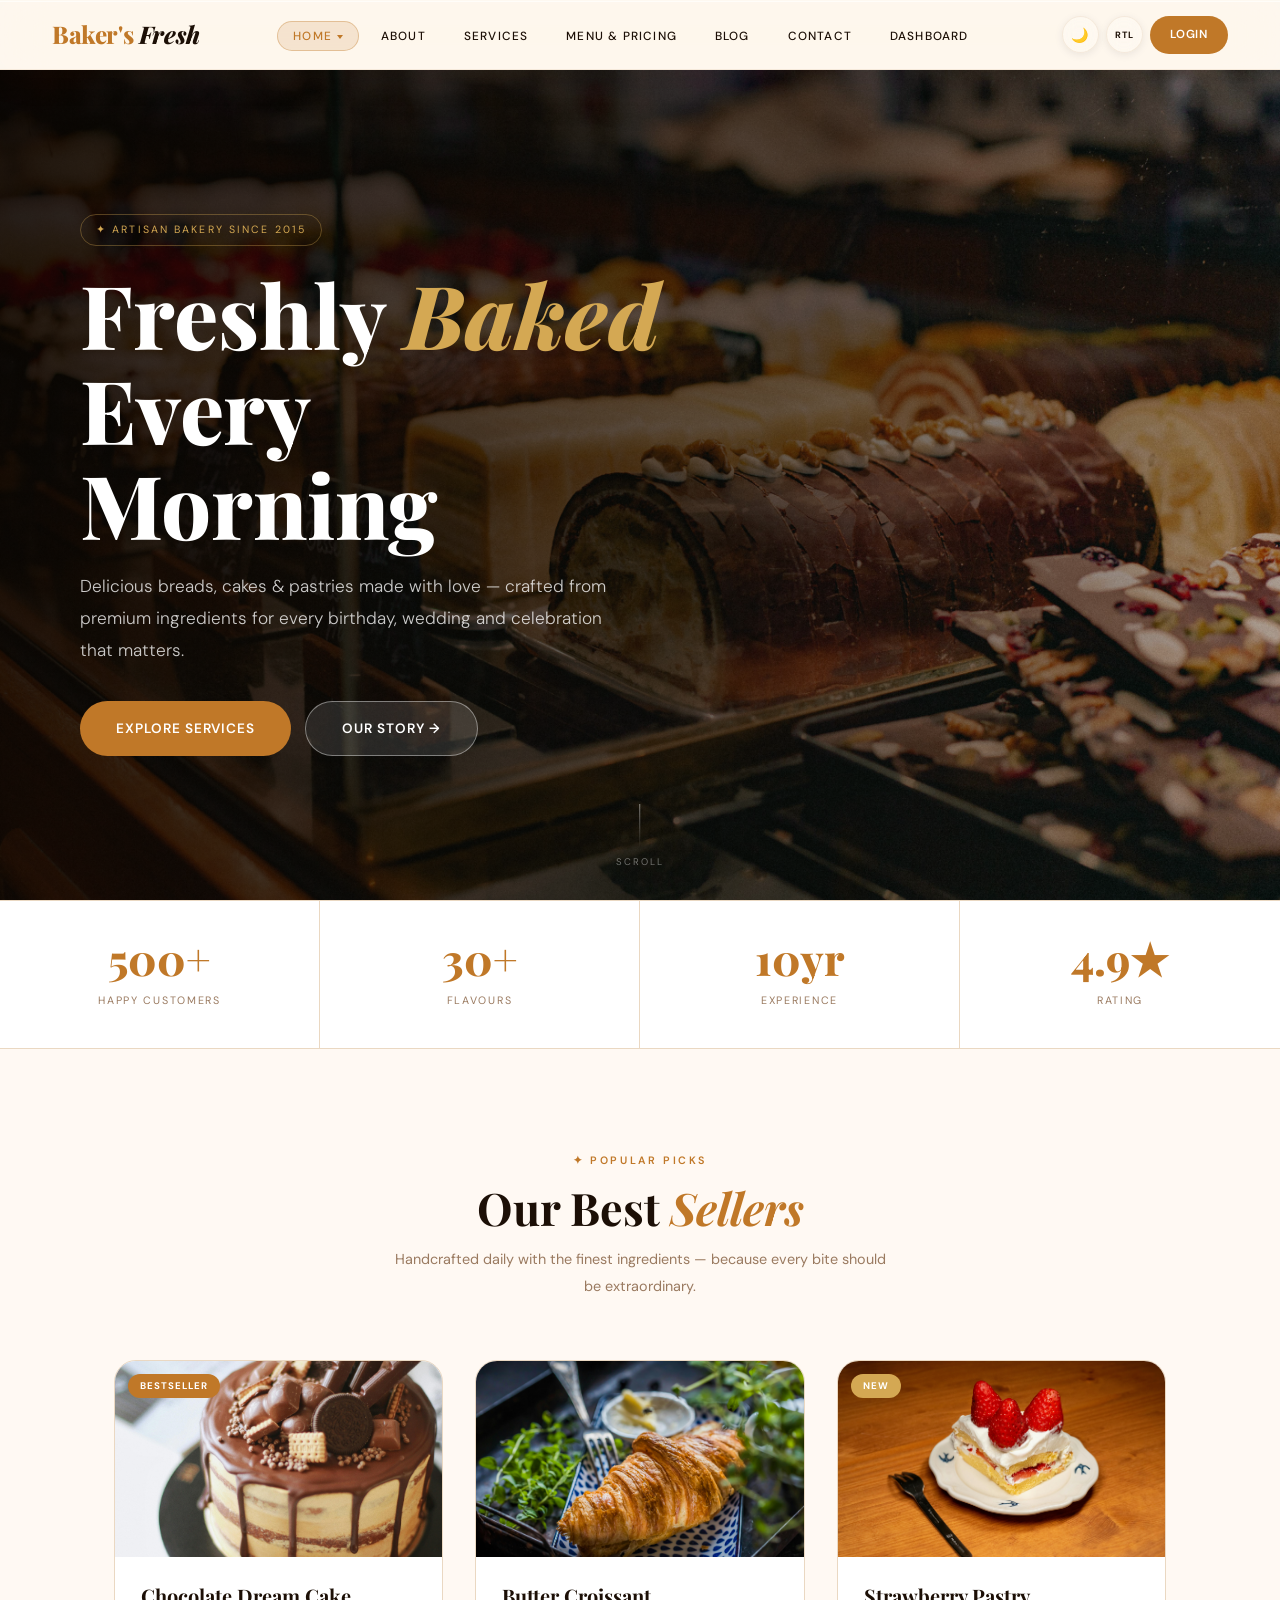
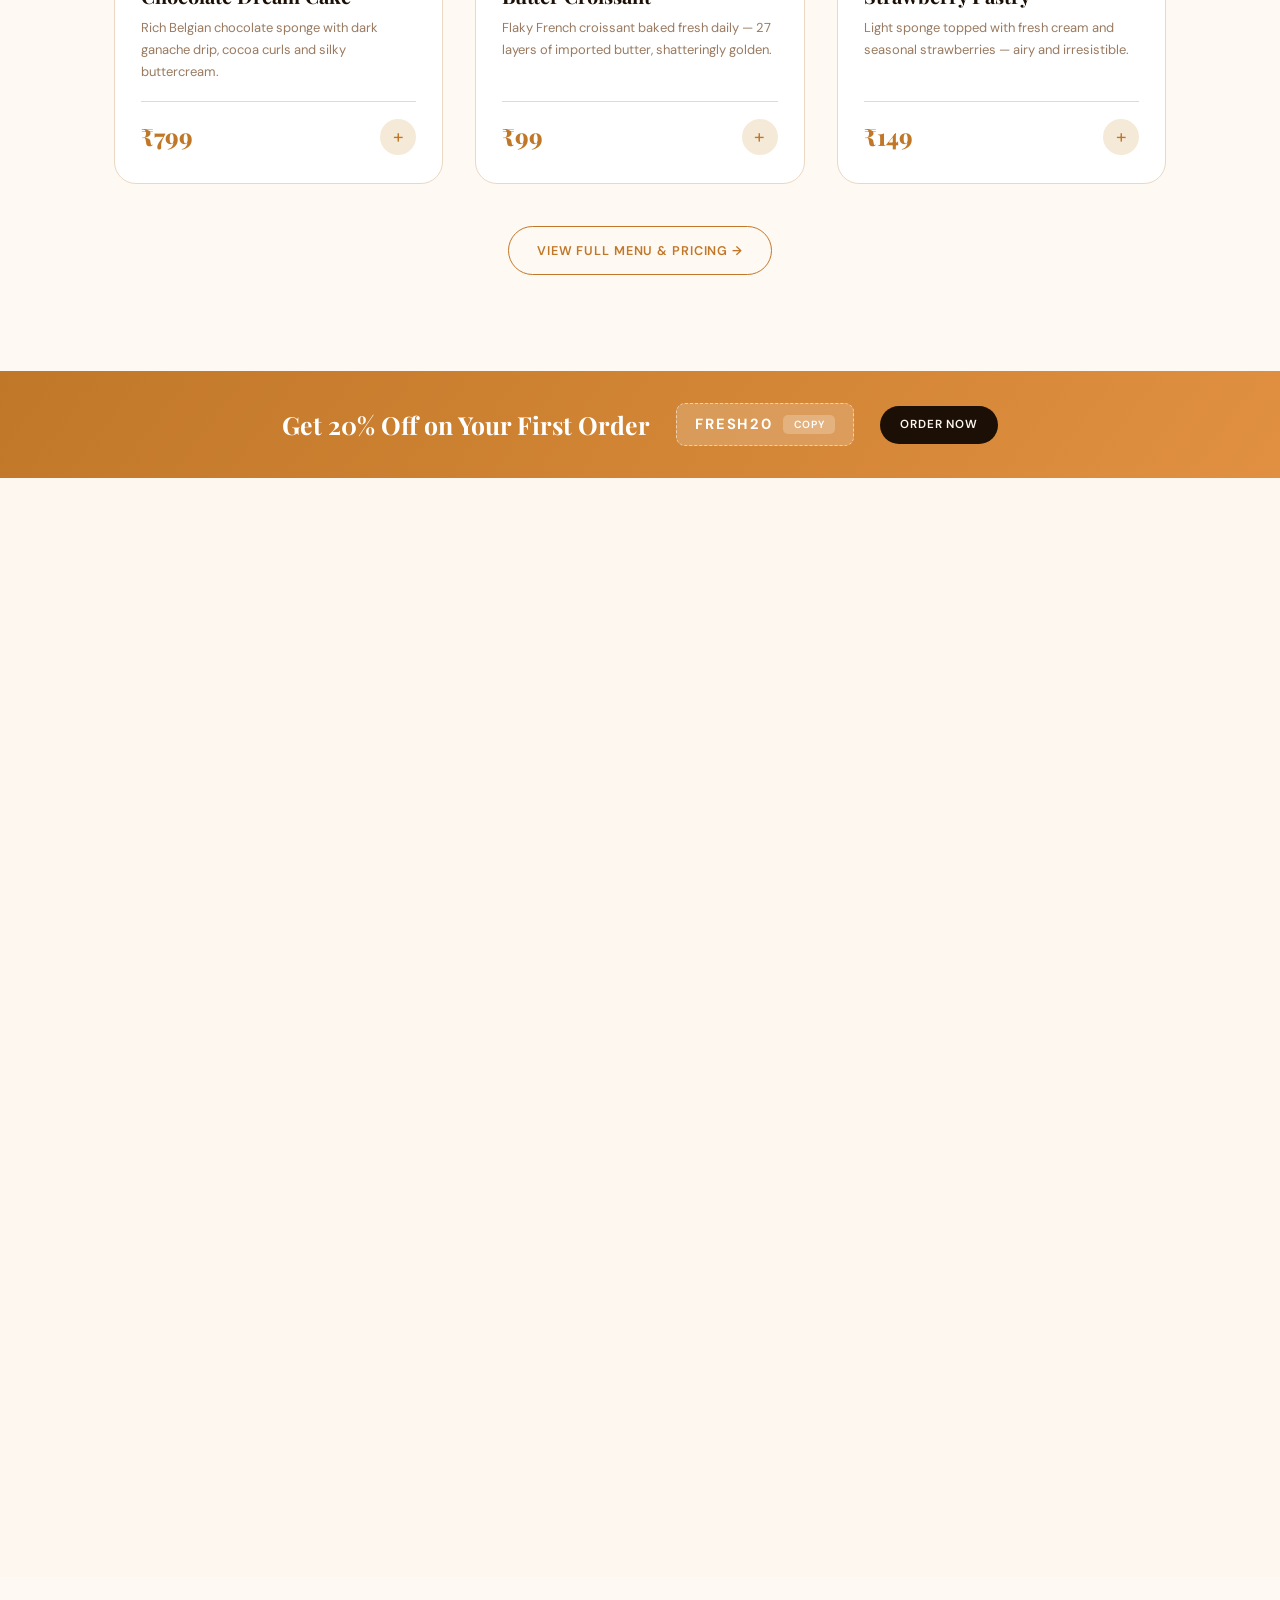
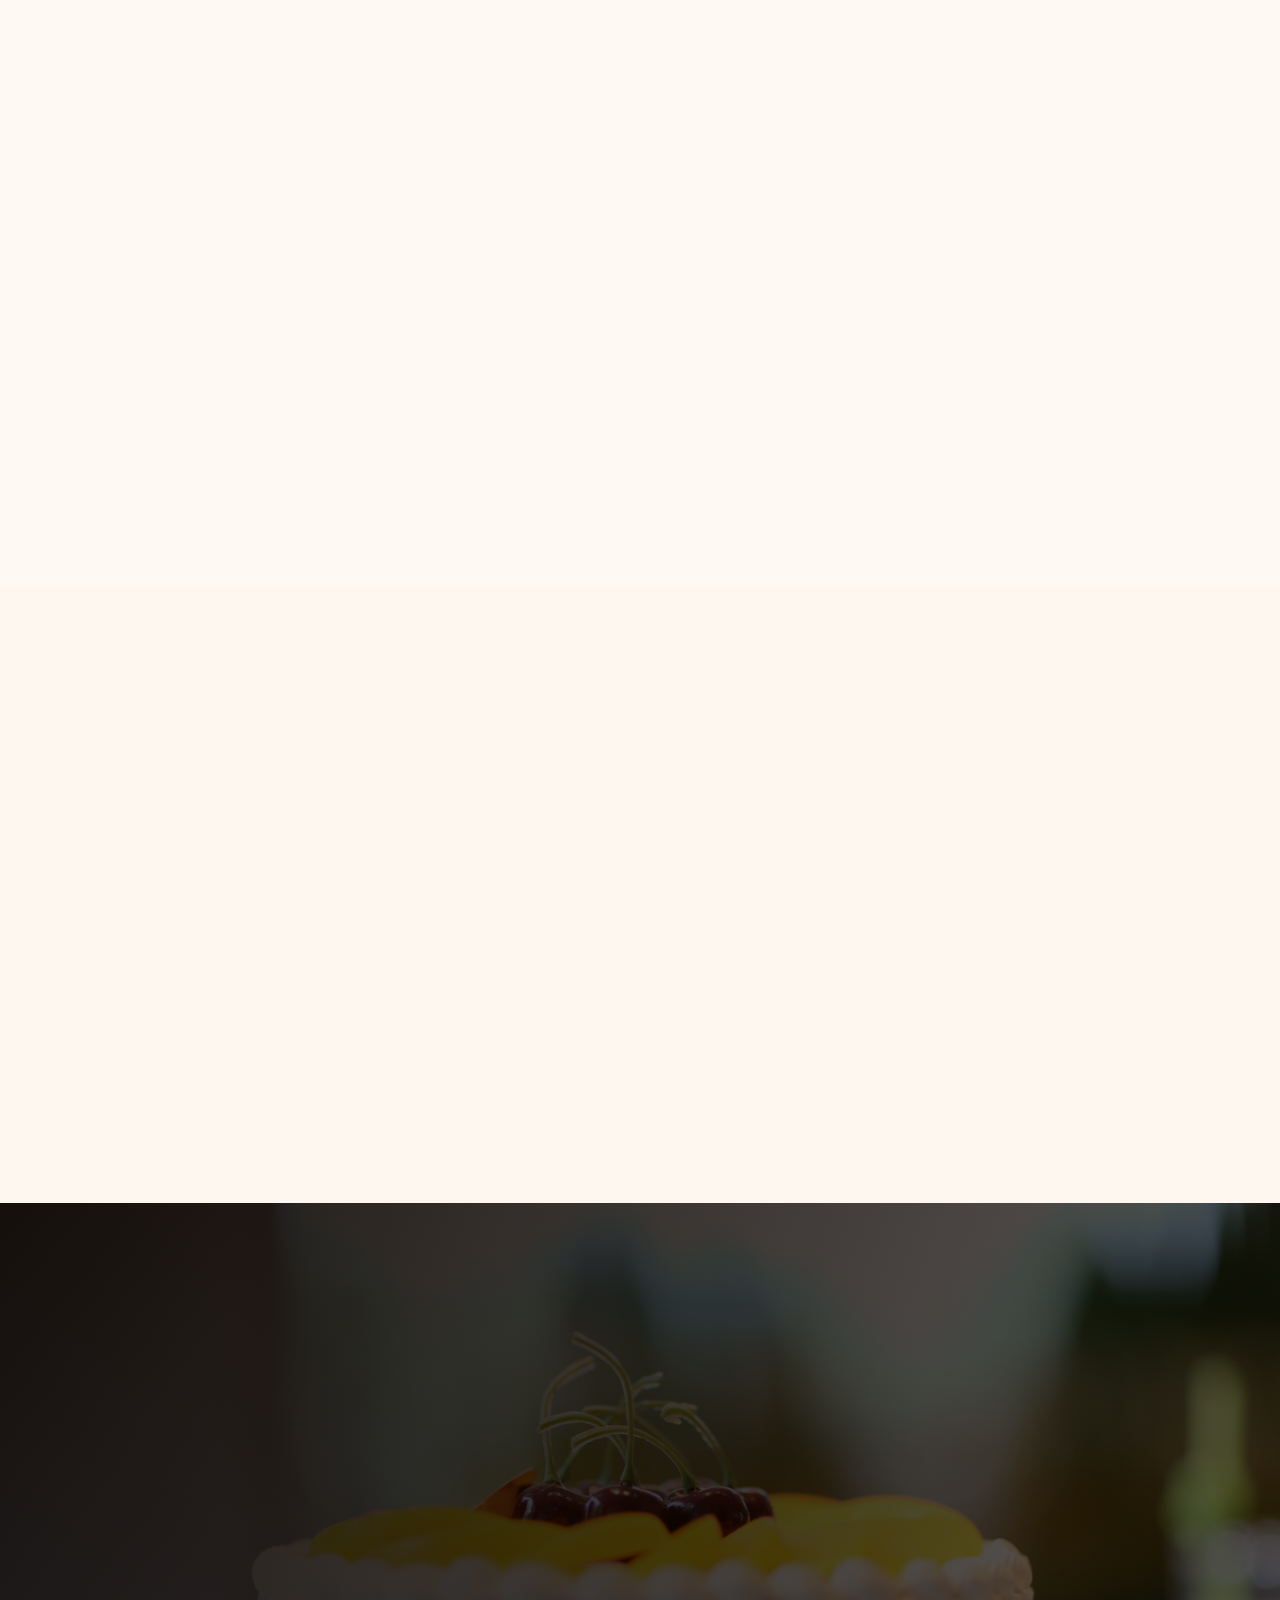
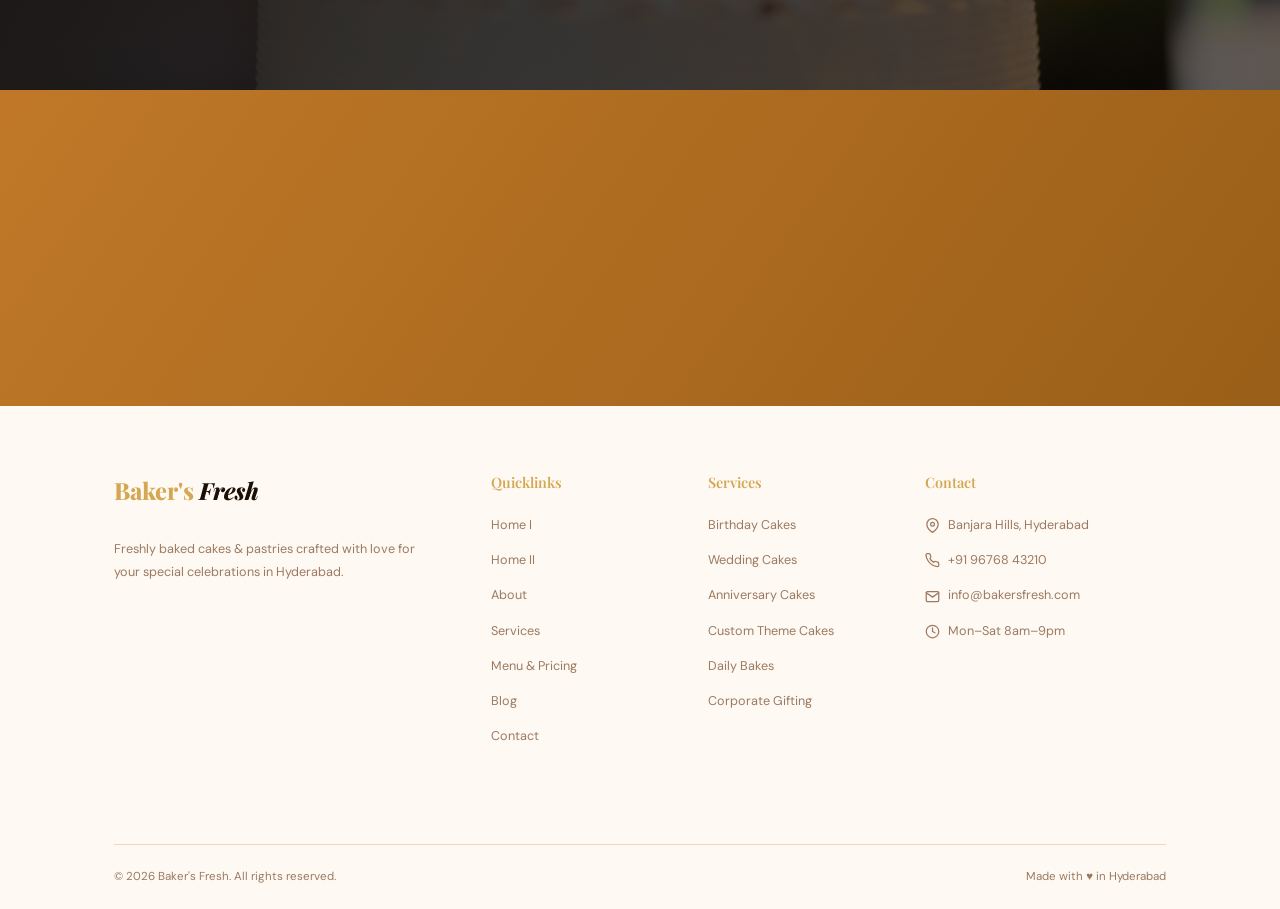
==== index.html @ dc01879c "updated files" ====
<!DOCTYPE html>
<html lang="en" data-theme="light" dir="ltr">
<head>
  <meta charset="UTF-8"><meta name="viewport" content="width=device-width, initial-scale=1.0">
  <title>Baker's Fresh — Home</title>
  <link rel="icon" type="image/svg+xml" href="favicon.svg">
  <link rel="shortcut icon" href="favicon.svg"><link rel="apple-touch-icon" href="favicon.svg">
  <link rel="preconnect" href="https://fonts.googleapis.com">
  <link href="https://fonts.googleapis.com/css2?family=Playfair+Display:ital,wght@0,400;0,600;0,800;1,400;1,700&family=DM+Sans:wght@300;400;500;600&display=swap" rel="stylesheet">
  <link rel="stylesheet" href="css/global.css">
  <link rel="stylesheet" href="css/home1.css">
</head>
<body>
<nav id="nav">
  <a class="logo" href="index.html">Baker's <span>Fresh</span></a>
  <ul class="nav-links">
    <li class="has-drop">
      <a href="index.html">Home</a>
      <div class="nav-dropdown">
        <a class="dd-item act" href="index.html">Home I</a>
        <a class="dd-item" href="home2.html">Home II</a>
      </div>
    </li>
    <li><a href="about.html">About</a></li>
    <li><a href="services.html">Services</a></li>
    <li><a href="menu.html">Menu &amp; Pricing</a></li>
    <li><a href="blog.html">Blog</a></li>
    <li><a href="contact.html">Contact</a></li>
    <li><a href="dashboard.html">Dashboard</a></li>
  </ul>
  <div class="nav-r">
    <button class="icon-btn" id="theme-btn" onclick="toggleTheme()" title="Dark / Light">🌙</button>
    <button class="rtl-btn" id="rtl-btn" onclick="toggleRTL()" title="RTL / LTR">RTL</button>
    <a href="login.html" class="btn btn-primary btn-sm">Login</a>
    <button class="ham" id="ham" onclick="toggleMob()"><span></span><span></span><span></span></button>
  </div>
</nav>

<div class="mob-nav" id="mob-nav">
  <button class="mob-dd-toggle" onclick="toggleMobDrop(this)">Home <span class="mob-dd-chevron">▼</span></button>
  <div class="mob-dropdown">
    <a href="index.html" onclick="closeMob()"  class="act">Home I</a>
    <a href="home2.html" onclick="closeMob()">Home II</a>
  </div>
  <a href="about.html" onclick="closeMob()">About</a>
  <a href="services.html" onclick="closeMob()">Services</a>
  <a href="menu.html" onclick="closeMob()">Menu &amp; Pricing</a>
  <a href="blog.html" onclick="closeMob()">Blog</a>
  <a href="contact.html" onclick="closeMob()">Contact</a>
  <a href="dashboard.html" onclick="closeMob()">Dashboard</a>
  <a href="login.html" class="btn btn-primary btn-sm">Login</a>
</div>

<div class="h1-sec">
  <div class="h1-bg"><img src="Images/hero img.jpg"></div>
  <div class="h1-ov"></div>
  <div class="h1-cnt">
    <div class="eyebrow">✦ Artisan Bakery Since 2015</div>
    <h1>Freshly <em>Baked</em><br>Every Morning</h1>
    <p>Delicious breads, cakes &amp; pastries made with love — crafted from premium ingredients for every birthday, wedding and celebration that matters.</p>
    <div class="h1-btns">
      <a href="services.html" class="btn btn-primary btn-lg">Explore Services</a>
      <a href="about.html" class="btn btn-ghost btn-lg">Our Story →</a>
    </div>
  </div>
  <div class="scroll-hint"><div class="scroll-rod"></div>Scroll</div>
</div>

<div class="stats-bar">
  <div class="stat-item reveal"><span class="stat-n">500+</span><span class="stat-l">Happy Customers</span></div>
  <div class="stat-item reveal rd1"><span class="stat-n">30+</span><span class="stat-l">Flavours</span></div>
  <div class="stat-item reveal rd2"><span class="stat-n">10yr</span><span class="stat-l">Experience</span></div>
  <div class="stat-item reveal rd3"><span class="stat-n">4.9★</span><span class="stat-l">Rating</span></div>
</div>

<section class="sec sec-alt">
  <div class="wrap">
    <div class="sec-head reveal">
      <div class="sec-tag">✦ Popular Picks</div>
      <h2 class="sec-title">Our Best <em>Sellers</em></h2>
      <p class="sec-sub">Handcrafted daily with the finest ingredients — because every bite should be extraordinary.</p>
    </div>
    <div class="pgrid">
      <div class="pcard reveal"><div class="pcard-img"><img src="Images/chocolate.jpg" alt="Chocolate Cake"><span class="pbadge">Bestseller</span></div><div class="pcard-body"><div class="pcard-name">Chocolate Dream Cake</div><div class="pcard-desc">Rich Belgian chocolate sponge with dark ganache drip, cocoa curls and silky buttercream.</div><div class="pcard-foot"><span class="pprice">₹799</span><button class="padd">+</button></div></div></div>
      <div class="pcard reveal rd1"><div class="pcard-img"><img src="Images/butter croissant.jpg" alt="Butter Croissant"></div><div class="pcard-body"><div class="pcard-name">Butter Croissant</div><div class="pcard-desc">Flaky French croissant baked fresh daily — 27 layers of imported butter, shatteringly golden.</div><div class="pcard-foot"><span class="pprice">₹99</span><button class="padd">+</button></div></div></div>
      <div class="pcard reveal rd2"><div class="pcard-img"><img src="Images/strawberry.jpg" alt="Strawberry Pastry"><span class="pbadge gold">New</span></div><div class="pcard-body"><div class="pcard-name">Strawberry Pastry</div><div class="pcard-desc">Light sponge topped with fresh cream and seasonal strawberries — airy and irresistible.</div><div class="pcard-foot"><span class="pprice">₹149</span><button class="padd">+</button></div></div></div>
    </div>
    <div style="text-align:center;margin-top:42px"><a href="menu.html" class="btn btn-outline">View Full Menu &amp; Pricing →</a></div>
  </div>
</section>

<div class="promo">
  <div class="promo-txt">Get 20% Off on Your First Order</div>
  <div class="code-box"><strong>FRESH20</strong><button class="code-copy" onclick="doCopy(this,'FRESH20')">Copy</button></div>
  <a href="contact.html" class="btn btn-dark btn-sm">Order Now</a>
</div>

<section class="sec">
  <div class="wrap">
    <div style="display:flex;justify-content:space-between;align-items:flex-end;margin-bottom:48px" class="reveal">
      <div>
        <div class="sec-tag">✦ Custom Creations</div>
        <h2 class="sec-title" style="margin-top:8px">Theme <em>Cakes</em></h2>
        <p style="font-size:.87rem;color:var(--text3);margin-top:10px;max-width:360px">Every celebration deserves a showstopper — uniquely designed just for you.</p>
      </div>
      <a href="service-detail.html" class="btn btn-outline">View All →</a>
    </div>
    <div class="theme-grid">
      <div class="tcake reveal"><img src="Images/birthday theme.jpg" alt="Birthday Cake" style="height:100%;min-height:380px"><div class="tcake-ov"><div class="tcake-name">Birthday Theme Cake</div><div class="tcake-desc">Custom cakes with vibrant, creative designs for all ages.</div><div class="tcake-price">Starting ₹1,499</div></div><div class="tcake-arr">→</div></div>
      <div class="tcake reveal rd1"><img src="Images/wedding.jpg" alt="Wedding Cake" style="height:200%;min-height:180px"><div class="tcake-ov"><div class="tcake-name">Wedding Cake</div><div class="tcake-desc">Elegant multi-layer masterpieces crafted with love.</div><div class="tcake-price">Starting ₹4,999</div></div><div class="tcake-arr">→</div></div>
      <div class="tcake reveal rd2"><img src="Images/anniversary.jpg" alt="Anniversary Cake" style="height:200%;min-height:180px"><div class="tcake-ov"><div class="tcake-name">Anniversary Cake</div><div class="tcake-desc">Romantic cakes to celebrate your love story.</div><div class="tcake-price">Starting ₹1,099</div></div><div class="tcake-arr">→</div></div>
    </div>
  </div>
</section>

<section class="sec sec-alt">
  <div class="wrap">
    <div class="sec-head reveal">
      <div class="sec-tag">✦ Why Baker's Fresh</div>
      <h2 class="sec-title">Visual Inspiration Meets <em>Logistics</em></h2>
      <p class="sec-sub">For birthdays, weddings and every special celebration — magic delivered on time, every time.</p>
    </div>
    <div class="feat-grid">
      <div class="fcard reveal"><div class="ftitle">Premium Ingredients</div><div class="fdesc">Sourced from trusted farms — no artificial additives, pure wholesome goodness in every layer.</div></div>
      <div class="fcard reveal rd1"><div class="ftitle">Artistic Custom Designs</div><div class="fdesc">Our artists turn your vision into edible art — from minimalist elegance to extravagant themes.</div></div>
      <div class="fcard reveal rd2"><div class="ftitle">Precision Delivery</div><div class="fdesc">Logistics excellence means your cake arrives fresh, intact and exactly when you need it.</div></div>
    </div>
  </div>
</section>

<section class="sec">
  <div class="wrap">
    <div class="sec-head reveal"><div class="sec-tag">✦ Customer Love</div><h2 class="sec-title">What They <em>Say</em></h2></div>
    <div class="tgrid">
      <div class="tcard reveal"><div class="stars">★★★★★</div><div class="tquote">"The wedding cake was absolutely stunning. Every guest was amazed. Baker's Fresh turned our dream into reality — on time and flawlessly."</div><div class="tauthor"><img src="https://images.unsplash.com/photo-1494790108377-be9c29b29330?w=100&q=80" class="tav" alt="Priya" loading="lazy"><div><div class="tav-name">Priya Sharma</div><div class="tav-sub">Wedding Client, Hyderabad</div></div></div></div>
      <div class="tcard reveal rd1"><div class="stars">★★★★★</div><div class="tquote">"Ordered a Spider-Man cake for my son's birthday. The detail was incredible! He was speechless. Will always order from Baker's Fresh!"</div><div class="tauthor"><img src="https://images.unsplash.com/photo-1507003211169-0a1dd7228f2d?w=100&q=80" class="tav" alt="Rahul" loading="lazy"><div><div class="tav-name">Rahul Verma</div><div class="tav-sub">Birthday Order, Secunderabad</div></div></div></div>
      <div class="tcard reveal rd2"><div class="stars">★★★★★</div><div class="tquote">"The croissants are life-changing. I order every week. Nothing comes close to the freshness and buttery flavour. Absolute perfection!"</div><div class="tauthor"><img src="https://images.unsplash.com/photo-1438761681033-6461ffad8d80?w=100&q=80" class="tav" alt="Meera" loading="lazy"><div><div class="tav-name">Meera Pillai</div><div class="tav-sub">Regular Customer, Banjara Hills</div></div></div></div>
    </div>
  </div>
</section>

<div class="cta-fw">
  <div class="cta-fw-bg"><img src="Images/cta-cake.jpg"></div>
  <div class="cta-inner reveal">
    <span class="cta-tag">✦ Make It Memorable</span>
    <h2>Make Your Celebration <em>Sweeter</em></h2>
    <p>Where visual inspiration meets logistics excellence — for birthdays, weddings and every special moment crafted with love.</p>
    <div class="cta-btns"><a href="contact.html" class="btn btn-primary btn-lg">Order Now</a><a href="contact.html" class="btn btn-ghost btn-lg">Contact Us</a></div>
  </div>
</div>

<div class="nl">
  <div class="nl-inner reveal">
    <h2>Stay Sweet, <em>Stay Fresh</em></h2>
    <p>Exclusive offers, seasonal recipes &amp; new arrivals straight to your inbox.</p>
    <div class="nl-form"><input type="email" placeholder="Enter your email address…"><button>Subscribe</button></div>
  </div>
</div>
<footer>
  <div class="wrap">
    <div class="foot-grid">
      <div class="foot-brand">
        <a class="foot-logo" href="index.html">Baker's <span>Fresh</span></a>
        <p>Freshly baked cakes &amp; pastries crafted with love for your special celebrations in Hyderabad.</p>
      </div>
      <div class="foot-col"><h5>Quicklinks</h5><ul>
        <li><a href="index.html">Home I</a></li>
        <li><a href="home2.html">Home II</a></li>
        <li><a href="about.html">About</a></li>
        <li><a href="services.html">Services</a></li>
        <li><a href="menu.html">Menu &amp; Pricing</a></li>
        <li><a href="blog.html">Blog</a></li>
        <li><a href="contact.html">Contact</a></li>
      </ul></div>
      <div class="foot-col"><h5>Services</h5><ul>
        <li><a href="service-detail.html">Birthday Cakes</a></li>
        <li><a href="service-detail.html">Wedding Cakes</a></li>
        <li><a href="service-detail2.html">Anniversary Cakes</a></li>
        <li><a href="service-detail.html">Custom Theme Cakes</a></li>
        <li><a href="service-detail.html">Daily Bakes</a></li>
        <li><a href="service-detail.html">Corporate Gifting</a></li>
      </ul></div>
      <div class="foot-col"><h5>Contact</h5><ul>
        <li><a><svg xmlns="http://www.w3.org/2000/svg" width="15" height="15" viewBox="0 0 24 24" fill="none" stroke="currentColor" stroke-width="2" stroke-linecap="round" stroke-linejoin="round" style="display:inline-block;vertical-align:middle;margin-right:8px;flex-shrink:0"><path d="M21 10c0 7-9 13-9 13s-9-6-9-13a9 9 0 0 1 18 0z"/><circle cx="12" cy="10" r="3"/></svg>Banjara Hills, Hyderabad</a></li>
        <li><a><svg xmlns="http://www.w3.org/2000/svg" width="15" height="15" viewBox="0 0 24 24" fill="none" stroke="currentColor" stroke-width="2" stroke-linecap="round" stroke-linejoin="round" style="display:inline-block;vertical-align:middle;margin-right:8px;flex-shrink:0"><path d="M22 16.92v3a2 2 0 0 1-2.18 2 19.79 19.79 0 0 1-8.63-3.07A19.5 19.5 0 0 1 4.64 12a19.79 19.79 0 0 1-3.07-8.67A2 2 0 0 1 3.55 1.18h3a2 2 0 0 1 2 1.72c.127.96.361 1.903.7 2.81a2 2 0 0 1-.45 2.11L7.91 8.91a16 16 0 0 0 6.08 6.08l.91-.91a2 2 0 0 1 2.11-.45c.907.339 1.85.573 2.81.7a2 2 0 0 1 1.72 2.01z"/></svg>+91 96768 43210</a></li>
        <li><a><svg xmlns="http://www.w3.org/2000/svg" width="15" height="15" viewBox="0 0 24 24" fill="none" stroke="currentColor" stroke-width="2" stroke-linecap="round" stroke-linejoin="round" style="display:inline-block;vertical-align:middle;margin-right:8px;flex-shrink:0"><path d="M4 4h16c1.1 0 2 .9 2 2v12c0 1.1-.9 2-2 2H4c-1.1 0-2-.9-2-2V6c0-1.1.9-2 2-2z"/><polyline points="22,6 12,13 2,6"/></svg>info@bakersfresh.com</a></li>
        <li><a><svg xmlns="http://www.w3.org/2000/svg" width="15" height="15" viewBox="0 0 24 24" fill="none" stroke="currentColor" stroke-width="2" stroke-linecap="round" stroke-linejoin="round" style="display:inline-block;vertical-align:middle;margin-right:8px;flex-shrink:0"><circle cx="12" cy="12" r="10"/><polyline points="12 6 12 12 16 14"/></svg>Mon–Sat 8am–9pm</a></li>
      </ul></div>
    </div>
    <div class="foot-bottom"><span>© 2026 Baker's Fresh. All rights reserved.</span><span>Made with ♥ in Hyderabad</span></div>
  </div>
</footer>
<script src="js/global.js"></script>
<script src="js/home1.js"></script>
</body>
</html>
---- css/global.css ----
[data-theme="light"] {
  --bg:           #FDF7F0;
  --bg2:          #FFF9F3;
  --bg3:          #F5EAD8;
  --surface:      #FFFFFF;
  --surface2:     #FFF4E8;
  --border:       #EAD8C2;
  --text:         #1C0F06;
  --text2:        #6B4A30;
  --text3:        #9A7A60;
  --shadow:       rgba(44,16,6,.10);
  --cshadow:      0 12px 48px rgba(44,16,6,.12);
  --glass-bg:     rgba(253,247,240,0.52);
  --glass-border: rgba(232,213,190,0.42);
  --glass-blur:   saturate(200%) blur(24px);
  --glass-shadow: 0 8px 32px rgba(44,16,6,.10), 0 1px 0 rgba(255,255,255,.65) inset;
  --glass-mob:    rgba(253,247,240,0.88);
  --glass-logo:   rgba(255,255,255,0.22);
}
[data-theme="dark"] {
  --bg:           #120A03;
  --bg2:          #1A0F05;
  --bg3:          #271507;
  --surface:      #1F1008;
  --surface2:     #2E1A0A;
  --border:       #3D2010;
  --text:         #F7EDE0;
  --text2:        #C9A882;
  --text3:        #826650;
  --shadow:       rgba(0,0,0,.45);
  --cshadow:      0 12px 48px rgba(0,0,0,.45);
  --glass-bg:     rgba(14,6,2,0.42);
  --glass-border: rgba(80,40,16,0.35);
  --glass-blur:   saturate(180%) blur(24px);
  --glass-shadow: 0 8px 32px rgba(0,0,0,.38), 0 1px 0 rgba(255,255,255,.05) inset;
  --glass-mob:    rgba(14,6,2,0.88);
  --glass-logo:   rgba(255,255,255,0.08);
}

/* ── RESET ── */
*, *::before, *::after { box-sizing: border-box; margin: 0; padding: 0; }
html { scroll-behavior: smooth; }
body {
  font-family: 'DM Sans', sans-serif;
  background: var(--bg);
  color: var(--text);
  transition: background .35s, color .35s;
  overflow-x: hidden;
  line-height: 1.7;
  padding-top: 70px;
}
img { max-width: 100%; display: block; object-fit: cover; }
a { color: inherit; text-decoration: none; }
ul { list-style: none; }
button, input, select, textarea { font-family: 'DM Sans', sans-serif; }

/* ── LAYOUT UTILITIES ── */
.wrap       { max-width: 1180px; margin: 0 auto; padding: 0 48px; }
.sec        { padding: 96px 0; }
.sec-alt    { background: var(--bg2); }
.sec-head   { text-align: center; margin-bottom: 60px; }
.sec-tag {
  display: inline-block;
  font-size: .67rem; letter-spacing: .24em; text-transform: uppercase;
  color: #C07828; font-weight: 600; margin-bottom: 12px;
}
.sec-title {
  font-family: 'Playfair Display', serif;
  font-size: clamp(1.9rem, 3.5vw, 2.8rem);
  font-weight: 700; color: var(--text);
  margin-bottom: 12px; line-height: 1.18;
}
.sec-title em { font-style: italic; color: #C07828; }
.sec-sub {
  font-size: .9rem; color: var(--text3);
  max-width: 500px; margin: 0 auto; line-height: 1.85;
}

/* ── BUTTONS ── */
.btn {
  display: inline-flex; align-items: center; gap: 8px;
  padding: 13px 28px; border-radius: 100px;
  font-size: .79rem; font-weight: 600;
  letter-spacing: .07em; text-transform: uppercase;
  border: none; cursor: pointer;
  transition: all .28s cubic-bezier(.25,.8,.25,1);
  text-decoration: none; white-space: nowrap;
}
.btn-primary { background: #C07828; color: #fff; }
.btn-primary:hover { background: #9A5F18; transform: translateY(-2px); box-shadow: 0 8px 28px rgba(192,120,40,.38); }
.btn-outline { background: transparent; border: 1.5px solid #C07828; color: #C07828; }
.btn-outline:hover { background: #C07828; color: #fff; transform: translateY(-2px); }
.btn-ghost { background: rgba(255,255,255,.12); border: 1.5px solid rgba(255,255,255,.4); color: #fff; backdrop-filter: blur(6px); }
.btn-ghost:hover { background: rgba(255,255,255,.22); border-color: #fff; }
.btn-dark { background: var(--text); color: var(--bg); }
.btn-dark:hover { opacity: .82; transform: translateY(-2px); }
.btn-lg { padding: 15px 36px; font-size: .85rem; }
.btn-sm { padding: 9px 20px; font-size: .73rem; }

/* ── NAV ── */
#nav {
  position: fixed; top: 0; left: 0; right: 0; z-index: 1000;
  height: 70px;
  display: flex; align-items: center; justify-content: space-between;
  padding: 0 40px;
  background: var(--glass-bg);
  backdrop-filter: var(--glass-blur);
  -webkit-backdrop-filter: var(--glass-blur);
  border-bottom: 1px solid var(--glass-border);
  border-top: 1px solid rgba(255,255,255,.18);
  box-shadow: var(--glass-shadow);
  transition: background .4s ease, box-shadow .3s ease, border-color .4s ease;
}
#nav.stuck {
  background: var(--glass-bg);
  box-shadow: 0 12px 40px rgba(0,0,0,.14), 0 1px 0 rgba(255,255,255,.5) inset;
  border-bottom-color: rgba(192,120,40,.28);
}

.logo {
  font-family: 'Playfair Display', serif;
  font-size: 1.52rem; font-weight: 800;
  color: #C07828; letter-spacing: -.4px;
  cursor: pointer; white-space: nowrap; flex-shrink: 0;
  position: relative; z-index: 1;
}
.logo span { font-style: italic; color: var(--text); }

/* ── NAV LINKS ── */
.nav-links { display: flex; gap: 4px; align-items: center; }
.nav-links a {
  font-size: .72rem; font-weight: 500;
  letter-spacing: .1em; text-transform: uppercase;
  color: var(--text);
  position: relative;
  padding: 7px 14px;
  border-radius: 100px;
  transition: color .22s, background .22s;
  white-space: nowrap;
}
.nav-links a::before {
  content: '';
  position: absolute; inset: 0;
  border-radius: 100px;
  background: transparent;
  border: 1px solid transparent;
  transition: background .22s, border-color .22s;
}
.nav-links a:hover::before { background: rgba(192,120,40,.10); border-color: rgba(192,120,40,.22); }
.nav-links a.act::before   { background: rgba(192,120,40,.15); border-color: rgba(192,120,40,.35); }
.nav-links a:hover,
.nav-links a.act { color: #C07828; }

/* Active underline dot — only for non-dropdown links */
.nav-links a::after {
  content: '';
  position: absolute;
  bottom: 5px; left: 50%; transform: translateX(-50%);
  width: 0; height: 2px;
  background: #C07828; border-radius: 2px;
  transition: width .25s cubic-bezier(.25,.8,.25,1);
}
.nav-links a.act::after   { width: 18px; }
.nav-links a:hover::after { width: 18px; }

/* ── DROPDOWN LI ── */
.nav-links li { position: relative; list-style: none; }

.nav-links li.has-drop {
  /* Raise above siblings so hover area isn't clipped */
  z-index: 10;
  /* Extend hit-area downward to bridge gap to dropdown panel */
  padding-bottom: 14px;
  margin-bottom: -14px;
}
/* Elevate further when actively hovered */
.nav-links li.has-drop:hover { z-index: 1100; }

/* Dropdown chevron */
.nav-links li.has-drop > a::after {
  content: '';
  display: inline-block;
  width: 0; height: 0;
  border-left: 3.5px solid transparent;
  border-right: 3.5px solid transparent;
  border-top: 4.5px solid currentColor;
  margin-inline-start: 5px;
  vertical-align: middle;
  transition: transform .25s;
  position: static;
  bottom: auto; left: auto;
  transform: none;
  background: none;
  border-radius: 0;
}
.nav-links li.has-drop:hover > a::after { transform: rotate(180deg); }

/* JS-driven open class — primary trigger (reliable at all widths) */
.nav-links li.has-drop.open > a::after { transform: rotate(180deg); }

/* ── DROPDOWN PANEL ── */
.nav-dropdown {
  position: absolute;
  top: calc(100% + 0px);  /* flush — gap bridged by li padding-bottom */
  left: 50%;
  transform: translateX(-50%) translateY(-6px);
  min-width: 160px;
  background: var(--surface);
  border: 1px solid var(--border);
  border-radius: 14px;
  padding: 6px;
  box-shadow: 0 16px 48px var(--shadow);
  opacity: 0;
  visibility: hidden;
  pointer-events: none;
  transition: opacity .22s, transform .22s, visibility .22s;
  z-index: 2000;
}

/* Gap bridge pseudo-element */
.nav-dropdown::before {
  content: '';
  position: absolute;
  bottom: 100%;
  left: 0; right: 0;
  height: 18px;
  background: transparent;
  pointer-events: auto;
}

/* CSS :hover trigger (desktop, works when pointer is precise) */
.nav-links li.has-drop:hover > .nav-dropdown,
.nav-links li.has-drop > .nav-dropdown:hover {
  opacity: 1;
  visibility: visible;
  pointer-events: auto;
  transform: translateX(-50%) translateY(0);
}

/* JS .open class trigger (reliable fallback for all breakpoints) */
.nav-links li.has-drop.open > .nav-dropdown {
  opacity: 1;
  visibility: visible;
  pointer-events: auto;
  transform: translateX(-50%) translateY(0);
}

.dd-item {
  display: block;
  padding: 10px 14px;
  border-radius: 9px;
  font-size: .78rem; font-weight: 500;
  letter-spacing: .08em; text-transform: uppercase;
  color: var(--text2); text-decoration: none;
  transition: background .2s, color .2s;
  white-space: nowrap;
}
.dd-item:hover { background: rgba(192,120,40,.10); color: #C07828; }
.dd-item.act   { color: #C07828; }

/* ── MOBILE DROPDOWN TOGGLE ── */
.mob-dd-wrap { display: flex; flex-direction: column; border-bottom: 1px solid var(--border); }
.mob-dd-toggle {
  display: flex; align-items: center; justify-content: space-between;
  width: 100%; background: none; border: none;
  padding: 12px 10px;
  font-family: 'DM Sans', sans-serif;
  font-size: .8rem; font-weight: 500; letter-spacing: .1em; text-transform: uppercase;
  color: var(--text2); cursor: pointer; text-align: start; transition: color .2s;
}
.mob-dd-toggle:hover { color: #C07828; }
.mob-dd-chevron { font-size: .6rem; color: var(--text3); transition: transform .25s; }
.mob-dd-toggle.open .mob-dd-chevron { transform: rotate(180deg); }
.mob-dropdown { display: none; flex-direction: column; background: rgba(192,120,40,.04); }
.mob-dropdown a { padding: 10px 10px 10px 26px; border: none; font-size: .76rem; color: var(--text2); transition: color .2s, padding-inline-start .2s; }
.mob-dropdown a:hover { color: #C07828; padding-inline-start: 32px; }

/* ── NAV RIGHT ── */
.nav-r { display: flex; align-items: center; gap: 7px; flex-shrink: 0; }
.icon-btn {
  width: 37px; height: 37px; border-radius: 50%;
  background: rgba(255,255,255,.14); border: 1px solid var(--glass-border);
  display: flex; align-items: center; justify-content: center;
  font-size: .88rem; cursor: pointer; transition: all .25s; color: var(--text);
  backdrop-filter: blur(8px); -webkit-backdrop-filter: blur(8px);
  box-shadow: 0 2px 8px rgba(0,0,0,.08);
}
.icon-btn:hover { background: #C07828; color: #fff; border-color: #C07828; transform: scale(1.1); box-shadow: 0 4px 16px rgba(192,120,40,.4); }
.rtl-btn {
  width: 37px; height: 37px; border-radius: 50%;
  background: rgba(255,255,255,.14); border: 1px solid var(--glass-border);
  display: flex; align-items: center; justify-content: center;
  font-size: .57rem; font-weight: 700; letter-spacing: .04em;
  cursor: pointer; transition: all .25s; color: var(--text);
  backdrop-filter: blur(8px); -webkit-backdrop-filter: blur(8px);
  box-shadow: 0 2px 8px rgba(0,0,0,.08);
}
.rtl-btn:hover { background: #C07828; color: #fff; border-color: #C07828; transform: scale(1.1); box-shadow: 0 4px 16px rgba(192,120,40,.4); }
.ham {
  display: none; flex-direction: column; gap: 5px;
  cursor: pointer; padding: 6px;
  background: rgba(255,255,255,.14); border: 1px solid var(--glass-border);
  border-radius: 10px; backdrop-filter: blur(8px); -webkit-backdrop-filter: blur(8px);
  transition: all .25s;
}
.ham:hover { background: rgba(192,120,40,.15); border-color: rgba(192,120,40,.3); }
.ham span { display: block; width: 22px; height: 2px; background: var(--text); border-radius: 2px; transition: all .3s; }

/* ── MOBILE NAV ── */
.mob-nav {
  display: none;
  position: fixed; top: 70px; left: 8px; right: 8px;
  border-radius: 18px;
  background: var(--glass-mob);
  backdrop-filter: var(--glass-blur);
  -webkit-backdrop-filter: var(--glass-blur);
  border: 1px solid var(--glass-border);
  box-shadow: 0 16px 48px rgba(0,0,0,.18), 0 1px 0 rgba(255,255,255,.5) inset;
  flex-direction: column; z-index: 999;
  padding: 10px 20px 18px;
  overflow: hidden;
}
.mob-nav.open { display: flex; animation: mobIn .25s ease both; }
@keyframes mobIn {
  from { opacity: 0; transform: translateY(-8px) scale(.98); }
  to   { opacity: 1; transform: translateY(0) scale(1); }
}
.mob-nav a {
  font-size: .78rem; font-weight: 500; letter-spacing: .1em; text-transform: uppercase;
  color: var(--text2); padding: 13px 10px;
  border-bottom: 1px solid rgba(192,120,40,.12);
  transition: color .2s, padding-left .2s;
  border-radius: 8px; margin: 1px 0;
}
.mob-nav a:last-child { border-bottom: none; }
.mob-nav a:hover { color: #C07828; padding-left: 18px; background: rgba(192,120,40,.08); }
.mob-nav a.act  { color: #C07828; }
[dir="rtl"] .mob-nav a:hover { padding-left: 10px; padding-right: 18px; }

/* ── PAGE HERO ── */
.ph { position: relative; height: 52vh; min-height: 360px; display: flex; align-items: flex-end; overflow: hidden; padding-bottom: 52px; }
.ph-bg { position: absolute; inset: 0; background-size: cover; background-position: center; }
.ph-bg::after { content: ''; position: absolute; inset: 0; background: linear-gradient(to top, rgba(10,4,0,.88) 0%, rgba(10,4,0,.35) 100%); }
.ph-inner { position: relative; z-index: 2; padding: 0 60px; animation: slideUp .8s ease both; }
.crumb { display: flex; align-items: center; gap: 8px; font-size: .66rem; color: rgba(255,255,255,.5); letter-spacing: .08em; margin-bottom: 12px; }
.crumb .cl { cursor: pointer; transition: color .2s; }
.crumb .cl:hover { color: rgba(255,255,255,.85); }
.ph-title { font-family: 'Playfair Display', serif; font-size: clamp(2rem, 5vw, 3.5rem); font-weight: 800; color: #fff; line-height: 1.12; margin-bottom: 10px; }
.ph-title em { font-style: italic; color: #D4A853; }
.ph-sub { font-size: .9rem; color: rgba(255,255,255,.7); max-width: 520px; line-height: 1.75; }

/* ── STATS BAR ── */
.stats-bar { display: grid; grid-template-columns: repeat(4,1fr); background: var(--surface); border-top: 1px solid var(--border); border-bottom: 1px solid var(--border); }
.stat-item { padding: 36px 20px; text-align: center; border-right: 1px solid var(--border); transition: background .25s; cursor: default; }
.stat-item:last-child { border-right: none; }
.stat-item:hover { background: var(--surface2); }
.stat-n { font-family: 'Playfair Display', serif; font-size: 2.7rem; font-weight: 800; color: #C07828; line-height: 1; display: block; margin-bottom: 5px; }
.stat-l { font-size: .67rem; letter-spacing: .16em; text-transform: uppercase; color: var(--text3); }

/* ── PROMO BAR ── */
.promo { background: linear-gradient(125deg, #C07828 0%, #E09040 100%); padding: 32px 48px; display: flex; align-items: center; justify-content: center; gap: 26px; flex-wrap: wrap; text-align: center; position: relative; overflow: hidden; }
.promo-txt { font-family: 'Playfair Display', serif; font-size: 1.55rem; font-weight: 700; color: #fff; }
.code-box { display: inline-flex; align-items: center; gap: 10px; background: rgba(255,255,255,.18); border: 1.5px dashed rgba(255,255,255,.55); padding: 8px 18px; border-radius: 9px; }
.code-box strong { font-size: .92rem; color: #fff; letter-spacing: .12em; }
.code-copy { background: rgba(255,255,255,.22); border: none; color: #fff; padding: 3px 11px; border-radius: 5px; font-size: .65rem; font-weight: 600; cursor: pointer; transition: background .2s; text-transform: uppercase; letter-spacing: .06em; }
.code-copy:hover { background: rgba(255,255,255,.4); }

/* ── FEATURE CARDS ── */
.feat-grid { display: grid; grid-template-columns: repeat(3,1fr); gap: 26px; }
.fcard { padding: 36px 28px; border-radius: 22px; text-align: center; background: var(--surface); border: 1px solid var(--border); transition: all .38s; position: relative; overflow: hidden; }
.fcard::after { content: ''; position: absolute; bottom: 0; left: 0; right: 0; height: 3px; background: linear-gradient(90deg,#C07828,#D4A853); transform: scaleX(0); transition: transform .38s; transform-origin: left; }
.fcard:hover { transform: translateY(-7px); box-shadow: var(--cshadow); }
.fcard:hover::after { transform: scaleX(1); }
.ficon { width: 60px; height: 60px; border-radius: 14px; background: var(--bg3); margin: 0 auto 18px; display: flex; align-items: center; justify-content: center; font-size: 1.7rem; transition: all .38s; }
.fcard:hover .ficon { background: #C07828; transform: scale(1.12); }
.ftitle { font-family: 'Playfair Display', serif; font-size: 1.15rem; font-weight: 600; color: var(--text); margin-bottom: 9px; }
.fdesc { font-size: .82rem; color: var(--text3); line-height: 1.75; }

/* ── CTA FULL WIDTH ── */
.cta-fw { position: relative; min-height: 480px; display: flex; align-items: center; overflow: hidden; }
.cta-fw-bg { position: absolute; inset: 0; background: url('Images/cta-cake.jpg') center/cover; }
.cta-fw-bg::after { content: ''; position: absolute; inset: 0; background: linear-gradient(110deg,rgba(10,4,0,.93) 0%,rgba(10,4,0,.65) 100%); }
.cta-inner { position: relative; z-index: 2; padding: 80px 60px; max-width: 640px; }
.cta-tag { color: #D4A853; font-size: .66rem; letter-spacing: .22em; text-transform: uppercase; font-weight: 600; margin-bottom: 12px; display: block; }
.cta-inner h2 { font-family: 'Playfair Display', serif; font-size: clamp(1.8rem,3.5vw,2.8rem); font-weight: 800; color: #fff; margin-bottom: 16px; line-height: 1.18; }
.cta-inner h2 em { font-style: italic; color: #D4A853; }
.cta-inner p { font-size: .9rem; color: rgba(255,255,255,.72); line-height: 1.85; margin-bottom: 30px; max-width: 420px; }
.cta-btns { display: flex; gap: 14px; flex-wrap: wrap; }

/* ── NEWSLETTER ── */
.nl { background: linear-gradient(125deg,#C07828 0%,#9A5F18 100%); padding: 76px 0; text-align: center; }
.nl-inner { max-width: 540px; margin: 0 auto; padding: 0 24px; }
.nl-inner h2 { font-family: 'Playfair Display', serif; font-size: 2.2rem; font-weight: 700; color: #fff; margin-bottom: 10px; }
.nl-inner h2 em { font-style: italic; }
.nl-inner p { color: rgba(255,255,255,.78); font-size: .9rem; margin-bottom: 26px; }
.nl-form { display: flex; border-radius: 100px; overflow: hidden; background: #fff; max-width: 400px; margin: 0 auto; }
.nl-form input { flex: 1; padding: 13px 20px; border: none; outline: none; font-size: .85rem; color: #1C0F06; background: transparent; }
.nl-form input::placeholder { color: #9A7A60; }
.nl-form button { padding: 0 24px; background: #C07828; border: none; color: #fff; font-size: .73rem; font-weight: 600; letter-spacing: .07em; text-transform: uppercase; cursor: pointer; transition: background .2s; white-space: nowrap; }
.nl-form button:hover { background: #9A5F18; }

/* ── FOOTER ── */
footer { background: var(--bg2); color: rgba(255,255,255,.52); padding: 64px 0 26px; }
.foot-grid { display: grid; grid-template-columns: 2fr 1fr 1fr 1.5fr; gap: 40px; margin-bottom: 48px; }
.foot-logo { font-family: 'Playfair Display', serif; font-size: 1.48rem; font-weight: 800; color: #D4A853; display: inline-block; }
.foot-logo span { font-style: italic; color: var(--text); }
.foot-brand p { font-size: .79rem; line-height: 1.85; margin-top: 13px; color: var(--text3); }
.foot-col h5 { font-family: 'Playfair Display', serif; font-size: .9rem; font-weight: 600; color: #D4A853; margin-bottom: 16px; }
.foot-col ul { display: flex; flex-direction: column; gap: 8px; }
.foot-col a { font-size: .79rem; color: var(--text3); transition: color .2s; }
.foot-col a:hover { color: #D4A853; }
.foot-bottom { border-top: 1px solid rgba(255,255,255,.08); padding-top: 22px; display: flex; justify-content: space-between; align-items: center; font-size: .72rem; color: rgba(255,255,255,.26); flex-wrap: wrap; gap: 8px; }

/* ── ANIMATIONS ── */
@keyframes slideUp { from { opacity: 0; transform: translateY(32px); } to { opacity: 1; transform: none; } }
@keyframes fadeIn  { from { opacity: 0; } to { opacity: 1; } }
@keyframes sPulse  { 0%,100% { opacity:.5; transform:scaleY(1); } 50% { opacity:1; transform:scaleY(1.35); } }

.reveal { opacity: 0; transform: translateY(20px); transition: opacity .65s ease, transform .65s ease; }
.reveal.in { opacity: 1; transform: none; }
.rd1 { transition-delay: .1s; }
.rd2 { transition-delay: .2s; }
.rd3 { transition-delay: .3s; }
.rd4 { transition-delay: .4s; }

/* ── RTL ── */
[dir="rtl"] .steps::before   { transform: scaleX(-1); }
[dir="rtl"] .val:hover        { transform: translateX(-4px); }
[dir="rtl"] .feat-row:hover   { transform: translateX(-4px); }
[dir="rtl"] .ci:hover         { transform: translateX(-5px); }

/* ── RESPONSIVE ── */
/* ── DESKTOP RESET — ensure hamburger never shows above mobile breakpoint ── */
@media (min-width: 769px) {
  .ham        { display: none !important; }
  .nav-links  { display: flex; }
  .nav-r .btn { display: inline-flex; }
  .rtl-btn    { display: flex; }
}

@media (max-width: 1060px) {
  .wrap { padding: 0 30px; }
  .foot-grid { grid-template-columns: 1fr 1fr; gap: 26px; }
  .ph-inner { padding: 0 30px; }
  .cta-inner { padding: 60px 30px; }
  #nav { padding: 0 28px; }
  .nav-links { gap: 0; }
  .nav-links a { padding: 7px 10px; font-size: .68rem; }

  /* Keep dropdown z-index elevated at tighter nav widths */
  .nav-links li.has-drop { z-index: 10; }
  .nav-links li.has-drop:hover { z-index: 1100; }
}

@media (max-width: 768px) {
  .nav-links { display: none; }
  .ham { display: flex; }
  .nav-r .btn { display: none; }   /* hides Login button only */
  .rtl-btn { display: flex; }      /* RTL toggle always visible */
  .wrap { padding: 0 18px; }
  .sec { padding: 60px 0; }
  .feat-grid { grid-template-columns: 1fr; }
  .foot-grid { grid-template-columns: 1fr; }
  .stats-bar { grid-template-columns: 1fr 1fr; }
  .stat-item { border-right: none !important; border-bottom: 1px solid var(--border); }
  .stat-item:last-child { border-bottom: none; }
  .promo { flex-direction: column; gap: 14px; padding: 26px 18px; }
  .ph-inner { padding: 0 20px; }
  .cta-inner { padding: 40px 20px; }
  #nav { padding: 0 18px; }
}
---- css/home1.css ----
/* ── HOME PAGE: Nav sits above hero ── */

.h1-sec {
  position: relative;
  min-height: calc(100vh - 70px);
  height: calc(100vh - 70px);
  display: flex;
  align-items: center;
  overflow: hidden;
}
.h1-bg {
  position: absolute; inset: 0;
  background: url('Images/hero img.jpg') center/cover no-repeat;
  height: 100%; width: 100%;
}
.h1-bg img {
  width: 100%; height: 100%;
  object-fit: cover; object-position: center;
  display: block; min-height: 100%;
}
.h1-ov {
  position: absolute; inset: 0;
  background: linear-gradient(105deg,rgba(10,4,0,.88) 0%,rgba(10,4,0,.55) 58%,rgba(10,4,0,.15) 100%);
}
[dir="rtl"] .h1-ov {
  background: linear-gradient(255deg,rgba(10,4,0,.88) 0%,rgba(10,4,0,.55) 58%,rgba(10,4,0,.15) 100%);
}
.h1-cnt {
  position: relative; z-index: 2;
  max-width: 680px; padding: 0 60px;
  animation: slideUp .9s ease both;
}
[dir="rtl"] .h1-cnt { text-align: right; padding-inline-start: 0; padding-inline-end: 60px; }
[dir="rtl"] .eyebrow { justify-content: flex-end; }
.eyebrow {
  display: inline-flex; align-items: center; gap: 8px;
  font-size: .66rem; letter-spacing: .2em; text-transform: uppercase;
  color: #D4A853; margin-bottom: 20px;
  border: 1px solid rgba(212,168,83,.35); padding: 6px 15px; border-radius: 100px;
}
.h1-cnt h1 {
  font-family: 'Playfair Display', serif;
  font-size: clamp(2.8rem, 5.5vw, 5rem);
  font-weight: 800; color: #fff; margin-bottom: 20px; line-height: 1.08;
}
.h1-cnt h1 em { font-style: italic; color: #D4A853; }
.h1-cnt p {
  font-size: 1rem; color: rgba(255,255,255,.78);
  font-weight: 300; line-height: 1.85; margin-bottom: 34px; max-width: 480px;
}
.h1-btns { display: flex; gap: 14px; flex-wrap: wrap; }
[dir="rtl"] .h1-btns { justify-content: flex-end; }
.scroll-hint {
  position: absolute; bottom: 30px; left: 50%; transform: translateX(-50%);
  z-index: 2; display: flex; flex-direction: column; align-items: center; gap: 6px;
  color: rgba(255,255,255,.4); font-size: .6rem; letter-spacing: .2em; text-transform: uppercase;
  animation: fadeIn 1.2s 1s both;
}
.scroll-rod {
  width: 1px; height: 44px;
  background: linear-gradient(to bottom,rgba(255,255,255,.5),transparent);
  animation: sPulse 2s infinite;
}

/* ── ACTIVE MOB-NAV LINK ── */
.mob-nav a.act {
  color: #C07828;
  background: rgba(192,120,40,.10);
  padding-left: 18px;
  border-left: 2px solid #C07828;
}
[dir="rtl"] .mob-nav a.act {
  padding-left: 10px; padding-right: 18px;
  border-left: none; border-right: 2px solid #C07828;
}

/* ── PRODUCT CARDS ── */
.pgrid { display: grid; grid-template-columns: repeat(3,1fr); gap: 26px; align-items: stretch; }
.pcard {
  background: var(--surface); border-radius: 22px;
  overflow: hidden; border: 1px solid var(--border);
  transition: all .38s cubic-bezier(.25,.8,.25,1); cursor: pointer;
  display: flex; flex-direction: column; height: 100%;
}
.pcard:hover { transform: translateY(-10px); box-shadow: var(--cshadow); border-color: transparent; }
.pcard-img { overflow: hidden; aspect-ratio: 4/3; position: relative; flex-shrink: 0; }
.pcard-img img { width: 100%; height: 100%; transition: transform .55s; object-fit: cover; }
.pcard:hover .pcard-img img { transform: scale(1.09); }
.pbadge {
  position: absolute; top: 13px; inset-inline-start: 13px;
  background: #C07828; color: #fff;
  font-size: .6rem; font-weight: 700; letter-spacing: .1em; text-transform: uppercase;
  padding: 4px 12px; border-radius: 100px;
}
.pbadge.gold { background: #D4A853; }
.pcard-body { padding: 22px; display: flex; flex-direction: column; flex: 1; }
.pcard-name {
  font-family: 'Playfair Display', serif;
  font-size: 1.15rem; font-weight: 700; color: var(--text);
  margin-bottom: 8px; line-height: 1.3;
}
.pcard-desc { font-size: .81rem; color: var(--text3); line-height: 1.7; flex: 1; margin-bottom: 18px; }
.pcard-foot {
  display: flex; align-items: center; justify-content: space-between;
  margin-top: auto; padding-top: 14px; border-top: 1px solid var(--border);
}
.pprice { font-family: 'Playfair Display', serif; font-size: 1.38rem; font-weight: 800; color: #C07828; }
.padd {
  width: 36px; height: 36px; border-radius: 50%;
  background: var(--bg3); border: none; font-size: 1.2rem; color: #C07828;
  display: flex; align-items: center; justify-content: center;
  cursor: pointer; transition: all .25s;
}
.padd:hover { background: #C07828; color: #fff; transform: scale(1.18) rotate(90deg); }

/* ── THEME CAKES GRID ── */
.theme-grid {
  display: grid; grid-template-columns: 1fr 1fr;
  grid-template-rows: 300px 300px; gap: 18px;
}
.tcake { position: relative; border-radius: 22px; overflow: hidden; cursor: pointer; }
.tcake:first-child { grid-row: 1/3; }
.tcake img { width: 100%; height: 100%; transition: transform .55s, opacity .4s; object-fit: cover; }
.tcake:hover img { transform: scale(1.07); opacity: .72; }
.tcake-ov {
  position: absolute; inset: 0;
  background: linear-gradient(to top, rgba(10,4,0,.88) 0%, transparent 58%);
  display: flex; flex-direction: column; justify-content: flex-end; padding: 24px;
}
.tcake-name { font-family: 'Playfair Display', serif; font-size: 1.32rem; font-weight: 700; color: #fff; margin-bottom: 4px; }
.tcake:first-child .tcake-name { font-size: 1.85rem; }
.tcake-desc { font-size: .77rem; color: rgba(255,255,255,.7); margin-bottom: 10px; }
.tcake-price { font-size: .79rem; font-weight: 600; color: #D4A853; }
.tcake-arr {
  position: absolute; top: 16px; inset-inline-end: 16px;
  width: 35px; height: 35px; border-radius: 50%;
  background: rgba(255,255,255,.14); backdrop-filter: blur(8px);
  display: flex; align-items: center; justify-content: center;
  color: #fff; transform: scale(0); transition: transform .3s; font-size: .95rem;
}
.tcake:hover .tcake-arr { transform: scale(1); }

/* ── TESTIMONIALS ── */
.tgrid { display: grid; grid-template-columns: repeat(3,1fr); gap: 22px; }
.tcard { padding: 28px; border-radius: 20px; background: var(--surface); border: 1px solid var(--border); transition: all .3s; }
.tcard:hover { transform: translateY(-5px); box-shadow: var(--cshadow); }
.stars { color: #D4A853; font-size: .95rem; letter-spacing: 2px; margin-bottom: 13px; }
.tquote { font-size: .87rem; color: var(--text2); line-height: 1.85; font-style: italic; margin-bottom: 18px; }
.tauthor { display: flex; align-items: center; gap: 11px; }
[dir="rtl"] .tauthor { flex-direction: row-reverse; }
.tav { width: 42px; height: 42px; border-radius: 50%; object-fit: cover; border: 2px solid var(--border); }
.tav-name { font-size: .83rem; font-weight: 600; color: var(--text); }
.tav-sub { font-size: .7rem; color: var(--text3); }

/* ── CTA ── */
.cta-inner {
  position: relative; z-index: 2;
  padding: 80px 60px; text-align: center;
  margin-inline: auto; max-width: 680px; width: 100%;
}
.cta-inner .cta-tag { display: block; margin-bottom: 14px; }
.cta-inner h2 {
  font-family: 'Playfair Display', serif;
  font-size: clamp(1.9rem, 3.5vw, 2.8rem);
  font-weight: 800; color: #fff; margin-bottom: 16px; line-height: 1.18;
}
.cta-inner h2 em { font-style: italic; color: #D4A853; }
.cta-inner p {
  font-size: .92rem; color: rgba(255,255,255,.75);
  line-height: 1.85; max-width: 480px;
  margin-inline: auto; margin-bottom: 32px;
}
.cta-btns { display: flex; gap: 14px; flex-wrap: wrap; justify-content: center; }

/* ── FOOTER ── */
footer { background: var(--bg2); padding: 64px 0 0; }
.foot-grid { display: grid; grid-template-columns: 2fr 1fr 1fr 1.5fr; gap: 40px; padding-bottom: 48px; }
.foot-logo { font-family: 'Playfair Display', serif; font-size: 1.48rem; font-weight: 800; color: #D4A853; display: inline-block; margin-bottom: 14px; }
.foot-logo span { font-style: italic; color: var(--text); }
.foot-brand p { font-size: .79rem; line-height: 1.85; color: var(--text3); }
.foot-col h5 { font-family: 'Playfair Display', serif; font-size: .9rem; font-weight: 600; color: #D4A853; margin-bottom: 16px; }
.foot-col ul { display: flex; flex-direction: column; gap: 8px; }
.foot-col a { font-size: .79rem; color: var(--text3); transition: color .2s; }
.foot-col a:hover { color: #D4A853; }
.foot-bottom {
  display: flex; justify-content: space-between; align-items: center;
  flex-wrap: wrap; gap: 8px; padding: 22px 0;
  border-top: 1px solid var(--border); font-size: .72rem; color: var(--text3);
}
[data-theme="dark"] .foot-bottom { border-top-color: rgba(255,255,255,.10); color: rgba(255,255,255,.30); }


/* ════════════════════════════════════════════════════════
   1.  LARGE DESKTOP  ≥ 1280px
   ════════════════════════════════════════════════════════ */
@media (min-width: 1280px) {
  /* Nav — ensure hamburger hidden, links visible on large desktop */
  .ham        { display: none; }
  .nav-links  { display: flex; gap: 6px; }
  .nav-r .btn { display: inline-flex; }
  #nav { padding: 0 52px; }
  .nav-links a { padding: 7px 16px; font-size: .74rem; }

  /* Wrap */
  .wrap { padding: 0 64px; }

  /* Hero */
  .h1-cnt { max-width: 760px; padding: 0 80px; }
  .h1-cnt h1 { font-size: 5.5rem; }
  .h1-cnt p { font-size: 1.08rem; max-width: 540px; }

  /* Best sellers */
  .pgrid { gap: 32px; }
  .pcard-img { aspect-ratio: 5/3; }
  .pcard-name { font-size: 1.25rem; }
  .pcard-body { padding: 26px; }
  .pprice { font-size: 1.5rem; }

  /* Theme cakes */
  .theme-grid { grid-template-rows: 340px 340px; gap: 22px; }
  .tcake-name { font-size: 1.45rem; }
  .tcake:first-child .tcake-name { font-size: 2rem; }

  /* Features */
  .feat-grid { gap: 32px; }
  .fcard { padding: 42px 32px; }
  .ficon { width: 68px; height: 68px; font-size: 1.9rem; }
  .ftitle { font-size: 1.22rem; }
  .fdesc { font-size: .88rem; }

  /* Testimonials */
  .tgrid { gap: 28px; }
  .tcard { padding: 34px; }
  .tquote { font-size: .91rem; }

  /* CTA */
  .cta-inner { padding: 96px 80px; max-width: 700px; }

  /* Footer */
  .foot-grid { gap: 56px; }

  /* RTL */
  [dir="rtl"] .h1-cnt { padding-inline-end: 80px; }
}


/* ════════════════════════════════════════════════════════
   2.  LAPTOP  1024px – 1279px
   ════════════════════════════════════════════════════════ */
@media (min-width: 1024px) and (max-width: 1279px) {
  /* Nav — ensure hamburger hidden, links visible on laptop */
  .ham        { display: none; }
  .nav-links  { display: flex; gap: 0; }
  .nav-r .btn { display: inline-flex; }
  #nav { padding: 0 28px; }
  .nav-links a { padding: 7px 10px; font-size: .68rem; }

  /* Wrap */
  .wrap { padding: 0 40px; }

  /* Hero */
  .h1-cnt { padding: 0 52px; max-width: 620px; }
  .h1-cnt h1 { font-size: clamp(2.6rem, 4.8vw, 4.2rem); }
  .h1-cnt p { font-size: .95rem; }

  /* Best sellers */
  .pgrid { gap: 20px; }
  .pcard-body { padding: 18px; }
  .pcard-name { font-size: 1.08rem; }
  .pcard-desc { font-size: .78rem; }
  .pprice { font-size: 1.25rem; }

  /* Theme cakes */
  .theme-grid { grid-template-rows: 270px 270px; gap: 16px; }
  .tcake:first-child .tcake-name { font-size: 1.65rem; }

  /* Features */
  .feat-grid { gap: 22px; }
  .fcard { padding: 32px 24px; }

  /* Testimonials */
  .tgrid { gap: 18px; }
  .tcard { padding: 24px 20px; }
  .tquote { font-size: .84rem; }

  /* CTA */
  .cta-inner { padding: 72px 52px; }

  /* RTL */
  [dir="rtl"] .h1-cnt { padding-inline-end: 52px; }
}


/* ════════════════════════════════════════════════════════
   3.  TABLET  640px – 1023px
   ════════════════════════════════════════════════════════ */
@media (min-width: 640px) and (max-width: 1023px) {
  /* Nav — hamburger mode */
  #nav { padding: 0 28px; }
  .nav-links { display: none; }
  .ham { display: flex; }
  .nav-r .btn { display: none; }   /* hides Login button */
  .rtl-btn { display: flex; }      /* RTL toggle stays visible */

  /* Wrap & sections */
  .wrap { padding: 0 30px; }
  .sec { padding: 72px 0; }
  .sec-head { margin-bottom: 44px; }

  /* Hero — content at bottom */
  .h1-sec {
    min-height: calc(100svh - 70px);
    height: calc(100svh - 70px);
    align-items: flex-end;
    padding-bottom: 52px;
  }
  .h1-ov {
    background: linear-gradient(to top,rgba(10,4,0,.90) 0%,rgba(10,4,0,.50) 60%,rgba(10,4,0,.18) 100%);
  }
  .h1-cnt { padding: 0 36px; max-width: 560px; }
  .h1-cnt h1 { font-size: clamp(2.4rem, 5.5vw, 3.5rem); margin-bottom: 16px; }
  .h1-cnt p  { font-size: .92rem; margin-bottom: 28px; max-width: 100%; }
  .h1-btns   { gap: 10px; }
  .scroll-hint { display: none; }

  /* Stats */
  .stat-item { padding: 28px 16px; }
  .stat-n { font-size: 2.2rem; }

  /* Best sellers — 2-col */
  .pgrid { grid-template-columns: repeat(2,1fr); gap: 20px; }
  .pgrid .pcard:nth-child(3) { grid-column: 1/-1; max-width: 420px; justify-self: center; }
  .pcard-img { aspect-ratio: 16/9; }
  .pcard-body { padding: 18px; }
  .pcard-name { font-size: 1.05rem; }
  .pprice { font-size: 1.25rem; }

  /* Promo */
  .promo { padding: 26px 30px; gap: 18px; }
  .promo-txt { font-size: 1.25rem; }

  /* Theme cakes — single column */
  .theme-grid { grid-template-columns: 1fr; grid-template-rows: 280px 220px 220px; gap: 16px; }
  .tcake:first-child { grid-row: auto; }
  .tcake-arr { transform: scale(1); }
  /* Theme section header row */
  .sec .wrap > div[style*="justify-content:space-between"] {
    flex-direction: row;
    align-items: flex-end;
  }

  /* Features — single column */
  .feat-grid { grid-template-columns: 1fr; gap: 18px; }
  .fcard { padding: 28px 24px; }

  /* Testimonials — 2-col */
  .tgrid { grid-template-columns: repeat(2,1fr); gap: 18px; }
  .tgrid .tcard:nth-child(3) { grid-column: 1/-1; max-width: 500px; justify-self: center; }
  .tcard { padding: 24px 20px; }
  .tquote { font-size: .84rem; }

  /* CTA */
  .cta-fw { min-height: 380px; }
  .cta-inner { padding: 60px 30px; max-width: 100%; }
  .cta-inner h2 { font-size: clamp(1.6rem, 4vw, 2.4rem); }

  /* Newsletter */
  .nl { padding: 56px 0; }
  .nl-inner h2 { font-size: 1.95rem; }

  /* Footer — 2-col */
  .foot-grid { grid-template-columns: 1fr 1fr; gap: 26px; }

  /* RTL */
  [dir="rtl"] .h1-cnt { padding-inline-end: 36px; }
  [dir="rtl"] .mob-nav a:hover { padding-left: 10px; padding-right: 18px; }
}


/* ════════════════════════════════════════════════════════
   4a. MOBILE  < 640px   (base — 480px → 639px)
   ════════════════════════════════════════════════════════ */
@media (max-width: 639px) {
  /* Nav */
  #nav { height: 62px; padding: 0 18px; }
  body { padding-top: 62px; }
  .mob-nav { top: 62px; left: 6px; right: 6px; }
  .logo { font-size: 1.18rem; }
  .icon-btn, .rtl-btn { width: 31px; height: 31px; font-size: .75rem; display: flex; }
  .nav-r { gap: 5px; }

  /* Hero */
  .h1-sec {
    min-height: calc(100svh - 62px);
    height: calc(100svh - 62px);
    align-items: flex-end;
    padding-bottom: 60px;
  }
  .h1-ov {
    background: linear-gradient(to top,rgba(10,4,0,.92) 0%,rgba(10,4,0,.55) 60%,rgba(10,4,0,.18) 100%);
  }
  .h1-cnt { padding: 0 22px; max-width: 100%; }
  .h1-cnt h1 { font-size: clamp(2rem, 9vw, 2.8rem); line-height: 1.12; margin-bottom: 14px; }
  .h1-cnt p  { font-size: .87rem; line-height: 1.75; margin-bottom: 24px; max-width: 100%; }
  .eyebrow   { font-size: .6rem; padding: 5px 12px; margin-bottom: 14px; }
  .h1-btns   { flex-direction: column; gap: 10px; }
  .h1-btns .btn { width: 100%; justify-content: center; }
  .scroll-hint { display: none; }

  /* Stats — 2×2 grid */
  .stats-bar { grid-template-columns: 1fr 1fr; }
  .stat-item { border-right: none !important; border-bottom: 1px solid var(--border); padding: 28px 16px; }
  .stat-item:nth-child(odd) { border-right: 1px solid var(--border) !important; }
  .stat-item:last-child { border-bottom: none; }
  .stat-n { font-size: 2rem; }
  .stat-l { font-size: .62rem; }

  /* Layout */
  .wrap     { padding: 0 18px; }
  .sec      { padding: 60px 0; }
  .sec-head { margin-bottom: 38px; }
  .sec-title { font-size: clamp(1.6rem, 6vw, 2rem); }
  .sec-sub   { font-size: .84rem; }

  /* Best sellers — 1-col */
  .pgrid { grid-template-columns: 1fr; gap: 18px; }
  .pcard-img  { aspect-ratio: 16/9; }
  .pcard-body { padding: 18px; }
  .pcard-name { font-size: 1.05rem; }
  .pcard-desc { font-size: .78rem; }
  .pprice     { font-size: 1.22rem; }

  /* Promo */
  .promo     { flex-direction: column; gap: 14px; padding: 26px 18px; }
  .promo-txt { font-size: 1.15rem; }

  /* Theme cakes — 1-col */
  .theme-grid { grid-template-columns: 1fr; grid-template-rows: 260px 200px 200px; gap: 14px; }
  .tcake:first-child { grid-row: auto; }
  .tcake img  { height: 100%; min-height: unset !important; }
  .tcake-ov   { padding: 18px; }
  .tcake-name { font-size: 1.1rem; }
  .tcake:first-child .tcake-name { font-size: 1.35rem; }
  .tcake-desc { font-size: .73rem; }
  .tcake-arr  { transform: scale(1); background: rgba(0,0,0,.32); }
  /* Theme section header — stack vertically */
  .sec .wrap > div[style*="justify-content:space-between"] {
    flex-direction: column !important;
    align-items: flex-start !important;
    gap: 16px; margin-bottom: 32px !important;
  }

  /* Features — 1-col */
  .feat-grid { grid-template-columns: 1fr; gap: 16px; }
  .fcard { padding: 28px 22px; }
  .ficon { width: 52px; height: 52px; font-size: 1.45rem; }

  /* Testimonials — 1-col */
  .tgrid { grid-template-columns: 1fr; gap: 14px; }
  .tcard  { padding: 22px 18px; }
  .tquote { font-size: .83rem; line-height: 1.75; }
  .tav      { width: 38px; height: 38px; }
  .tav-name { font-size: .8rem; }
  .tav-sub  { font-size: .67rem; }

  /* CTA */
  .cta-fw  { min-height: 340px; }
  .cta-inner { padding: 40px 22px; }
  .cta-inner h2 { font-size: clamp(1.6rem, 7vw, 2.2rem); }
  .cta-inner p  { font-size: .85rem; }
  .cta-btns { flex-direction: column; gap: 10px; }
  .cta-btns .btn { width: 100%; justify-content: center; }

  /* Newsletter */
  .nl      { padding: 52px 0; }
  .nl-inner h2 { font-size: 1.75rem; }
  .nl-form { max-width: 100%; }

  /* Footer — 1-col */
  .foot-grid   { grid-template-columns: 1fr; gap: 26px; }
  .foot-bottom { flex-direction: column; text-align: center; }

  /* Inner page hero */
  .ph       { min-height: 280px; height: 44vh; padding-bottom: 36px; }
  .ph-inner { padding: 0 18px; }
  .ph-title { font-size: clamp(1.7rem, 7vw, 2.5rem); }
  .ph-sub   { font-size: .82rem; }

  [dir="rtl"] .h1-cnt { padding-inline-end: 22px; }
  [dir="rtl"] .h1-btns .btn { text-align: center; }
}


/* ════════════════════════════════════════════════════════
   4b. SMALL MOBILE  ≤ 400px  (360px target)
   ════════════════════════════════════════════════════════ */
@media (max-width: 400px) {
  /* Nav */
  #nav   { padding: 0 14px; height: 58px; }
  body   { padding-top: 58px; }
  .mob-nav { top: 58px; left: 4px; right: 4px; }
  .logo  { font-size: 1.08rem; }
  .rtl-btn { display: flex; width: 28px; height: 28px; font-size: .6rem; } /* keep visible, smaller */
  .icon-btn { width: 30px; height: 30px; font-size: .72rem; }
  .nav-r { gap: 4px; }

  /* Hero */
  .h1-sec {
    min-height: calc(100svh - 58px);
    height: calc(100svh - 58px);
    padding-bottom: 48px;
  }
  .h1-cnt { padding: 0 16px; }
  .h1-cnt h1 { font-size: clamp(1.75rem, 8.5vw, 2.4rem); line-height: 1.14; margin-bottom: 12px; }
  .h1-cnt p  { font-size: .82rem; line-height: 1.7; margin-bottom: 20px; }
  .eyebrow   { font-size: .57rem; padding: 4px 10px; margin-bottom: 12px; letter-spacing: .14em; }
  .h1-btns   { gap: 8px; }
  .h1-btns .btn { padding: 12px 20px; font-size: .76rem; }

  /* Stats */
  .stat-item { padding: 22px 10px; }
  .stat-n { font-size: 1.75rem; }
  .stat-l { font-size: .58rem; letter-spacing: .1em; }

  /* Layout */
  .wrap     { padding: 0 14px; }
  .sec      { padding: 48px 0; }
  .sec-head { margin-bottom: 28px; }
  .sec-tag  { font-size: .6rem; letter-spacing: .18em; }
  .sec-title { font-size: clamp(1.45rem, 7vw, 1.8rem); }
  .sec-sub   { font-size: .8rem; }

  /* Best sellers */
  .pgrid      { gap: 14px; }
  .pcard      { border-radius: 16px; }
  .pcard-body { padding: 14px; }
  .pcard-name { font-size: .98rem; margin-bottom: 6px; }
  .pcard-desc { font-size: .75rem; margin-bottom: 12px; }
  .pcard-foot { padding-top: 10px; }
  .pprice     { font-size: 1.12rem; }
  .padd       { width: 32px; height: 32px; font-size: 1.05rem; }

  /* Promo */
  .promo         { padding: 22px 14px; gap: 12px; }
  .promo-txt     { font-size: 1rem; }
  .code-box      { padding: 6px 12px; }
  .code-box strong { font-size: .82rem; }
  .code-copy     { font-size: .6rem; padding: 3px 8px; }

  /* Theme cakes */
  .theme-grid { grid-template-rows: 220px 170px 170px; gap: 12px; }
  .tcake      { border-radius: 16px; }
  .tcake-ov   { padding: 14px; }
  .tcake-name { font-size: 1rem; margin-bottom: 3px; }
  .tcake:first-child .tcake-name { font-size: 1.2rem; }
  .tcake-desc  { font-size: .7rem; margin-bottom: 6px; }
  .tcake-price { font-size: .72rem; }
  .tcake-arr   { width: 30px; height: 30px; font-size: .82rem; top: 12px; }
  .sec .wrap > div[style*="justify-content:space-between"] {
    gap: 12px !important; margin-bottom: 24px !important;
  }

  /* Features */
  .feat-grid { gap: 12px; }
  .fcard  { padding: 22px 16px; border-radius: 16px; }
  .ficon  { width: 46px; height: 46px; font-size: 1.3rem; border-radius: 12px; margin-bottom: 14px; }
  .ftitle { font-size: 1rem; }
  .fdesc  { font-size: .78rem; }

  /* Testimonials */
  .tgrid  { gap: 12px; }
  .tcard  { padding: 18px 14px; border-radius: 14px; }
  .stars  { font-size: .85rem; margin-bottom: 10px; }
  .tquote { font-size: .79rem; line-height: 1.7; margin-bottom: 14px; }
  .tauthor { gap: 8px; }
  .tav      { width: 34px; height: 34px; }
  .tav-name { font-size: .77rem; }
  .tav-sub  { font-size: .64rem; }

  /* CTA */
  .cta-fw    { min-height: 300px; }
  .cta-inner { padding: 32px 16px; }
  .cta-inner h2 { font-size: clamp(1.45rem, 7.5vw, 1.9rem); margin-bottom: 12px; }
  .cta-inner p  { font-size: .8rem; margin-bottom: 22px; }
  .cta-btns  { gap: 8px; }
  .cta-btns .btn { padding: 12px 20px; font-size: .76rem; }

  /* Newsletter */
  .nl          { padding: 44px 0; }
  .nl-inner    { padding: 0 14px; }
  .nl-inner h2 { font-size: 1.5rem; }
  .nl-inner p  { font-size: .82rem; }
  .nl-form input  { padding: 11px 14px; font-size: .8rem; }
  .nl-form button { padding: 0 16px; font-size: .68rem; }

  /* Footer */
  footer       { padding: 44px 0 0; }
  .foot-grid   { gap: 20px; }
  .foot-logo   { font-size: 1.25rem; }
  .foot-col h5 { font-size: .82rem; margin-bottom: 12px; }
  .foot-col a  { font-size: .75rem; }
  .foot-bottom { font-size: .68rem; gap: 6px; padding: 16px 0; }

  /* Inner page hero */
  .ph       { height: 38vh; min-height: 220px; padding-bottom: 28px; }
  .ph-title { font-size: clamp(1.55rem, 8vw, 2rem); }
  .ph-sub   { font-size: .78rem; }
  .crumb    { font-size: .6rem; }

  [dir="rtl"] .h1-cnt { padding-inline-end: 16px; }
}
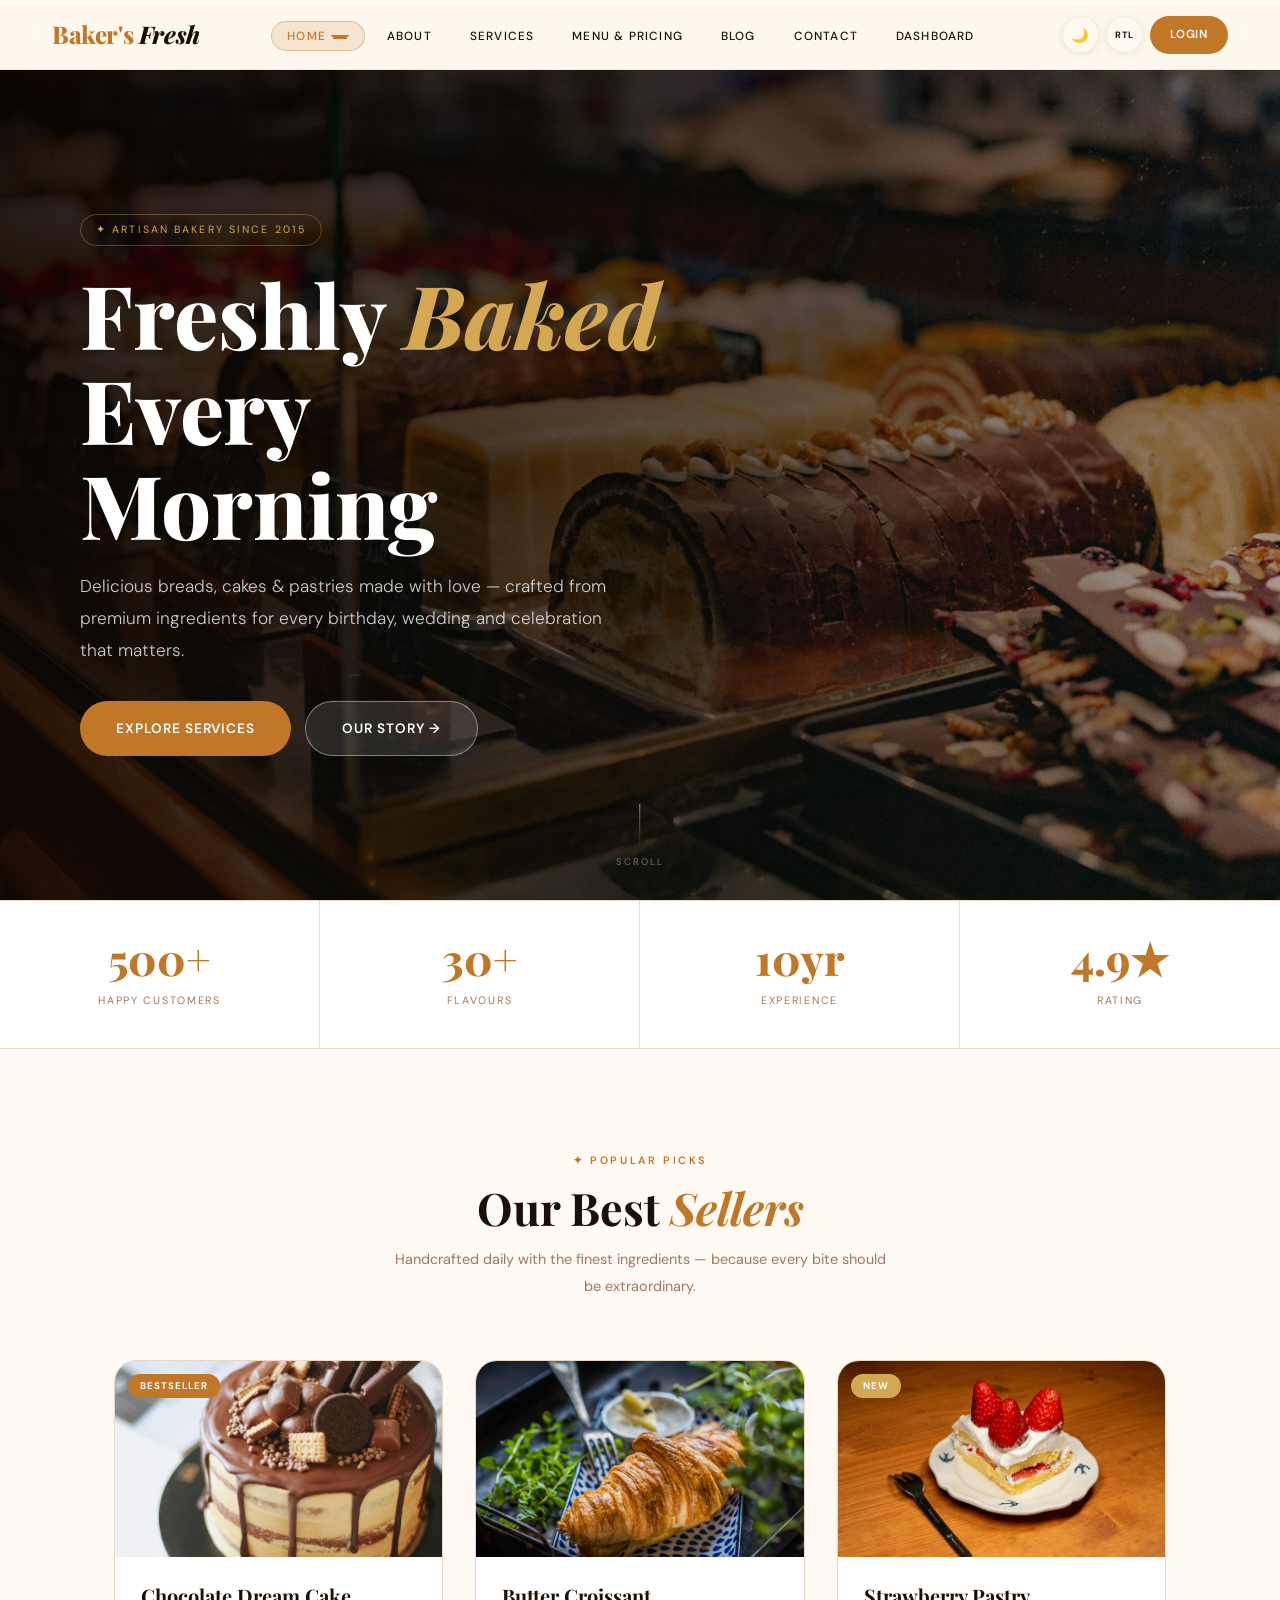
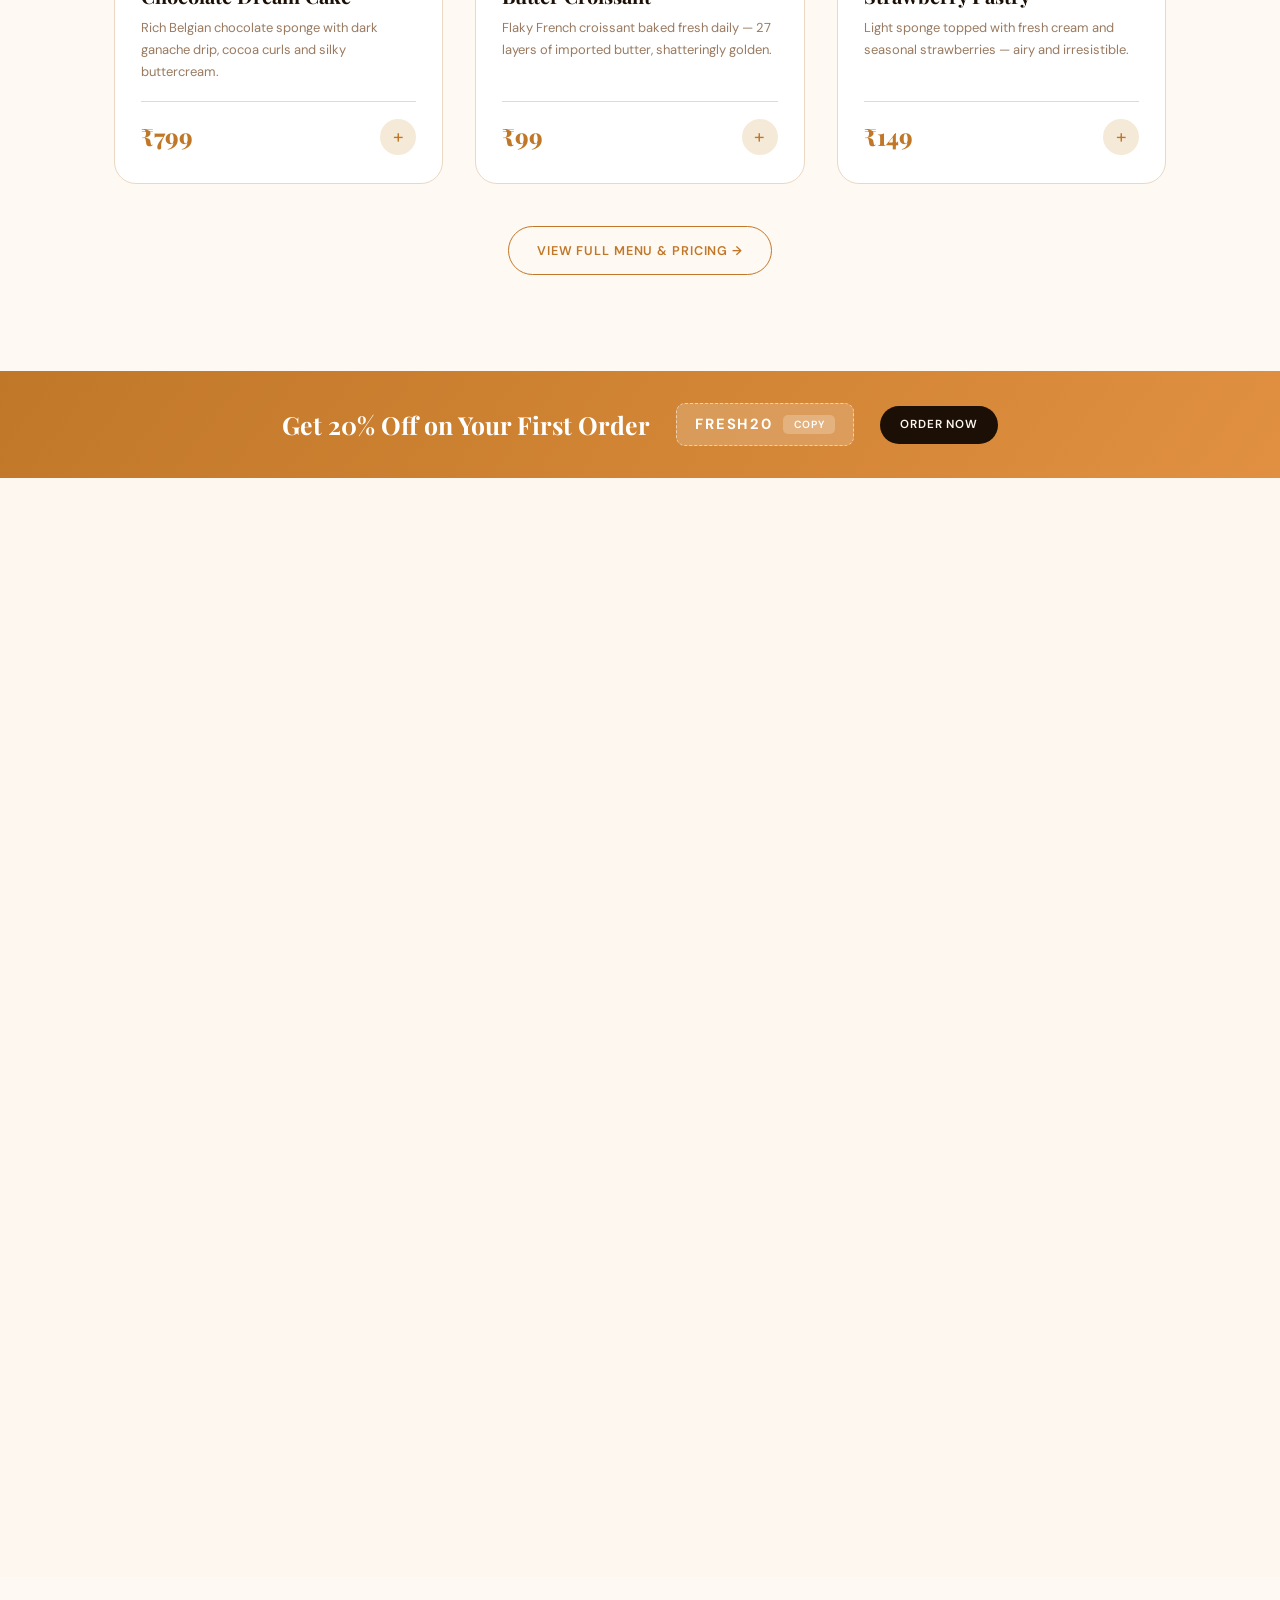
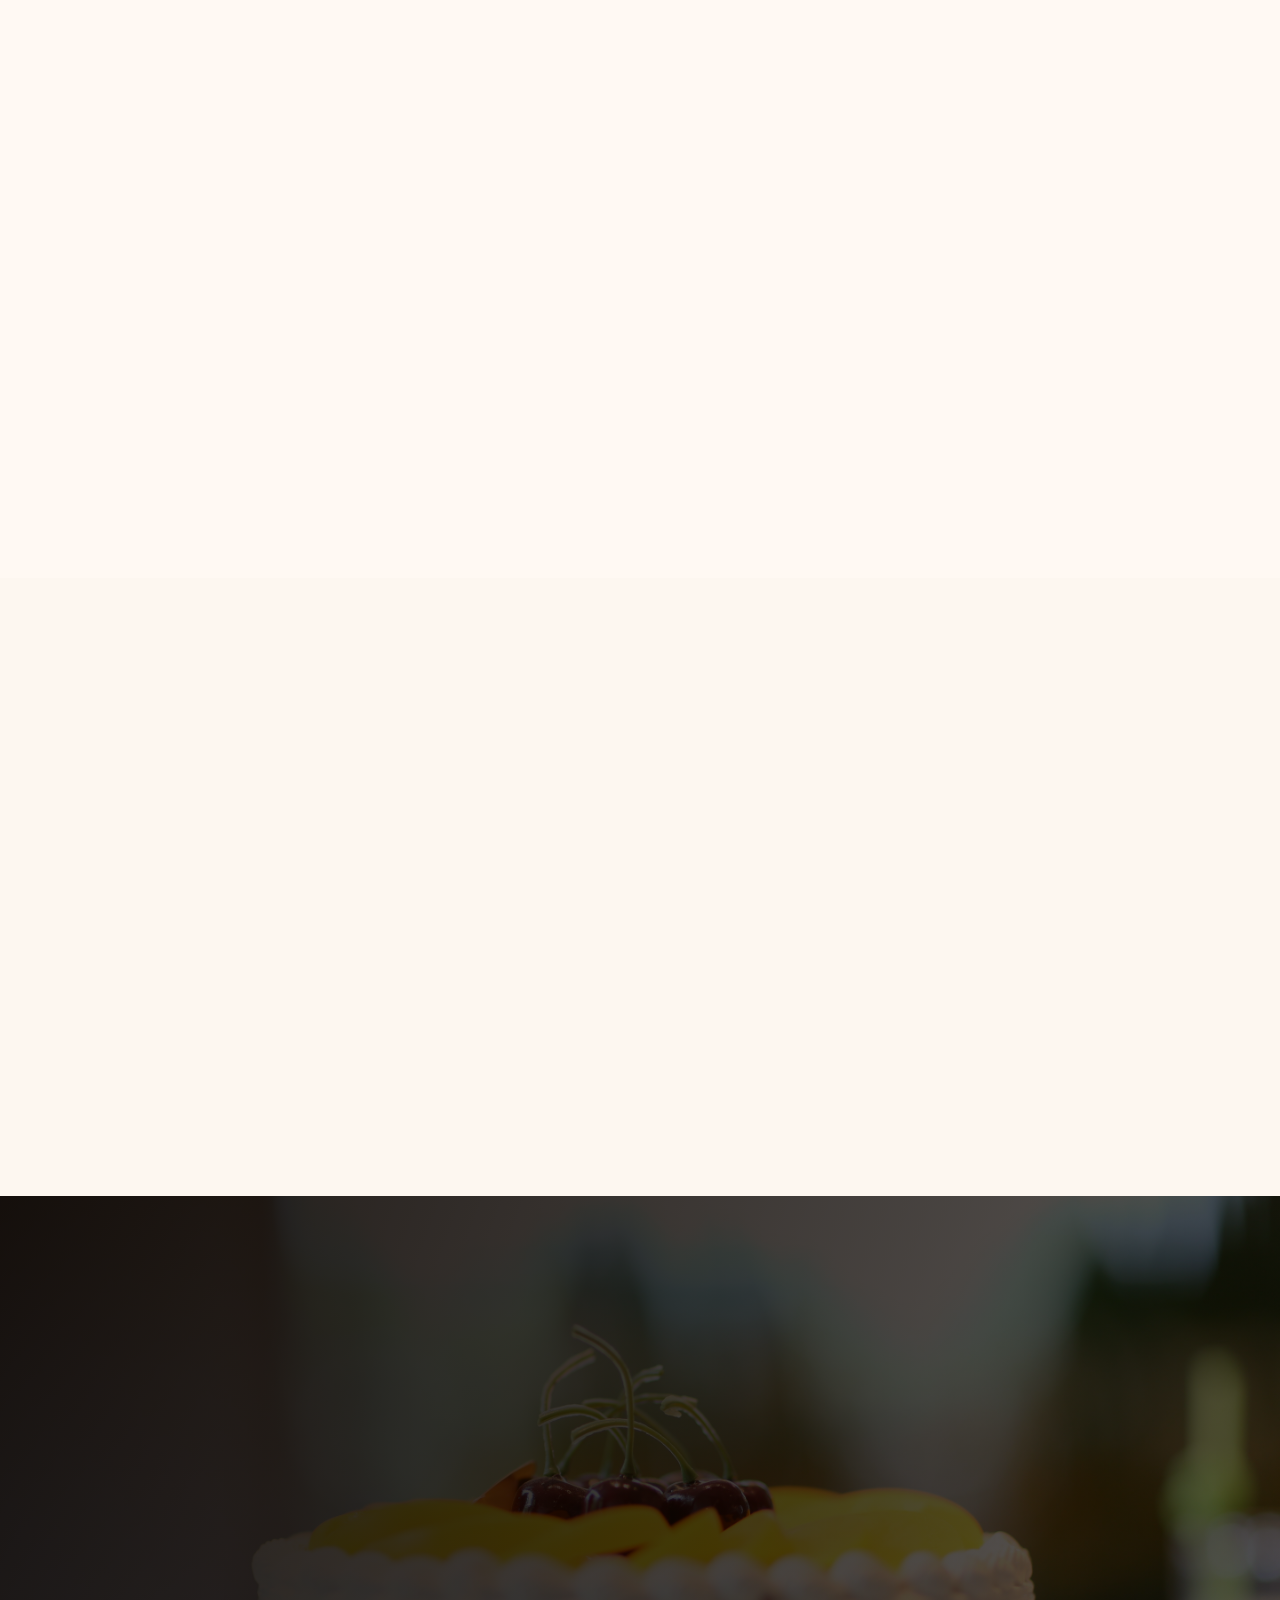
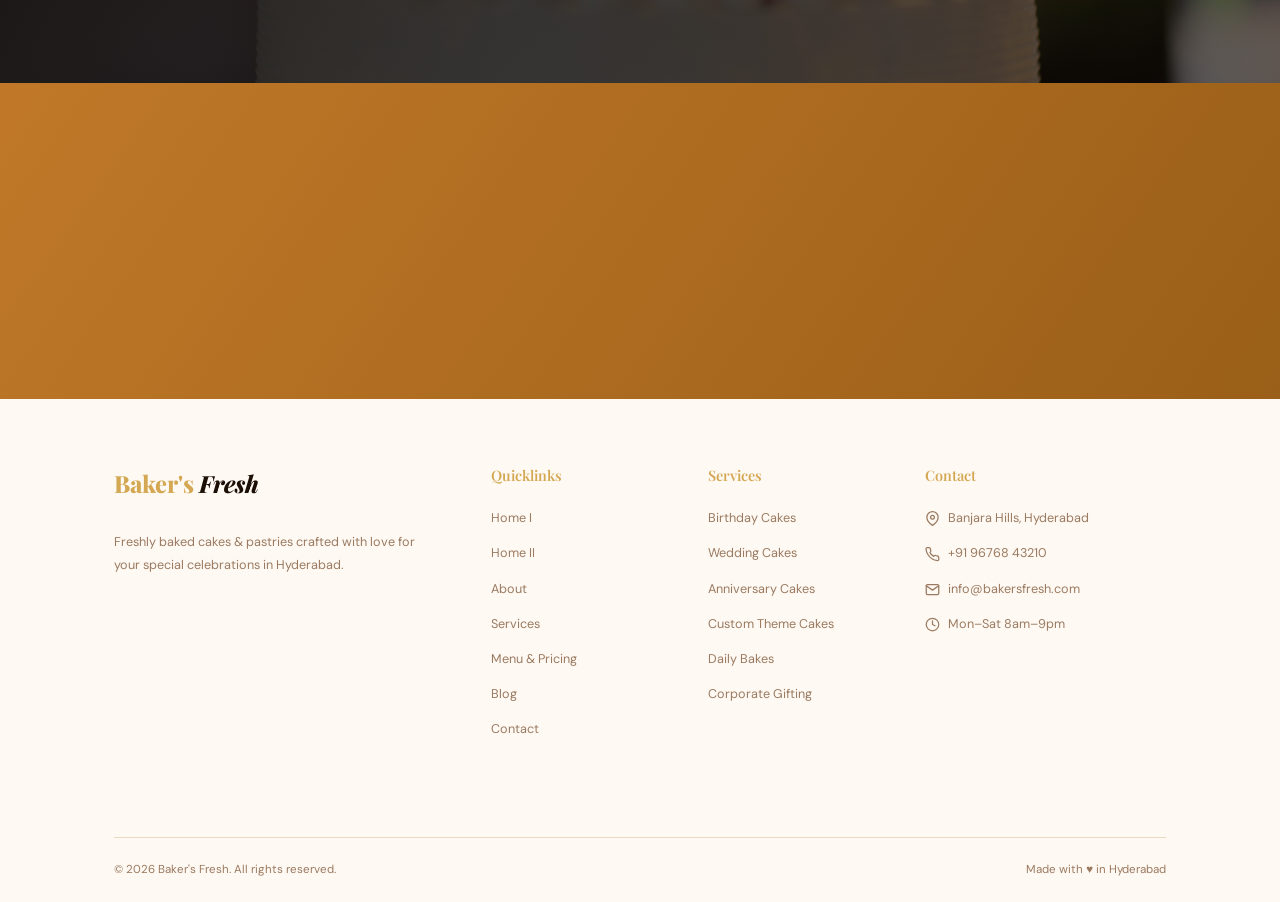
==== commit c4ad3225: "updated files" ====
--- a/index.html
+++ b/index.html
@@ -10,7 +10,7 @@
   <link rel="stylesheet" href="css/global.css">
   <link rel="stylesheet" href="css/home1.css">
 </head>
-<body>
+<body data-page="home1">
 <nav id="nav">
   <a class="logo" href="index.html">Baker's <span>Fresh</span></a>
   <ul class="nav-links">
--- a/css/global.css
+++ b/css/global.css
@@ -468,4 +468,94 @@
   .ph-inner { padding: 0 20px; }
   .cta-inner { padding: 40px 20px; }
   #nav { padding: 0 18px; }
-}+}
+  @media (min-width: 769px) {
+     .ham        { display: none !important; }
+     .nav-links  { display: flex; }
+     .nav-r .btn { display: inline-flex; }
+     .rtl-btn    { display: flex; }
+   }
+ 
+  
+   @media (min-width: 1024px) {
+     .ham        { display: none !important; }
+     .nav-links  { display: flex; }
+     .nav-r .btn { display: inline-flex; }
+     .rtl-btn    { display: flex; }
+   }
+ 
+  /* ── DATA-PAGE BASED ACTIVE NAV — most reliable method ── */
+ 
+/* Home I & Home II — highlight parent "Home" link */
+[data-page="home1"] .nav-links li.has-drop > a,
+[data-page="home2"] .nav-links li.has-drop > a { color: #C07828; }
+[data-page="home1"] .nav-links li.has-drop > a::before,
+[data-page="home2"] .nav-links li.has-drop > a::before {
+  background: rgba(192,120,40,.15);
+  border-color: rgba(192,120,40,.35);
+}
+[data-page="home1"] .nav-links li.has-drop > a::after,
+[data-page="home2"] .nav-links li.has-drop > a::after { width: 18px; }
+ 
+/* Home I dropdown item */
+[data-page="home1"] .nav-dropdown a[href="index.html"] { color: #C07828; }
+/* Home II dropdown item */
+[data-page="home2"] .nav-dropdown a[href="home2.html"] { color: #C07828; }
+ 
+/* About */
+[data-page="about"] .nav-links a[href="about.html"] { color: #C07828; }
+[data-page="about"] .nav-links a[href="about.html"]::before {
+  background: rgba(192,120,40,.15); border-color: rgba(192,120,40,.35);
+}
+[data-page="about"] .nav-links a[href="about.html"]::after { width: 18px; }
+ 
+/* Services */
+[data-page="services"] .nav-links a[href="services.html"] { color: #C07828; }
+[data-page="services"] .nav-links a[href="services.html"]::before {
+  background: rgba(192,120,40,.15); border-color: rgba(192,120,40,.35);
+}
+[data-page="services"] .nav-links a[href="services.html"]::after { width: 18px; }
+ 
+/* Menu */
+[data-page="menu"] .nav-links a[href="menu.html"] { color: #C07828; }
+[data-page="menu"] .nav-links a[href="menu.html"]::before {
+  background: rgba(192,120,40,.15); border-color: rgba(192,120,40,.35);
+}
+[data-page="menu"] .nav-links a[href="menu.html"]::after { width: 18px; }
+ 
+/* Blog */
+[data-page="blog"] .nav-links a[href="blog.html"] { color: #C07828; }
+[data-page="blog"] .nav-links a[href="blog.html"]::before {
+  background: rgba(192,120,40,.15); border-color: rgba(192,120,40,.35);
+}
+[data-page="blog"] .nav-links a[href="blog.html"]::after { width: 18px; }
+ 
+/* Contact */
+[data-page="contact"] .nav-links a[href="contact.html"] { color: #C07828; }
+[data-page="contact"] .nav-links a[href="contact.html"]::before {
+  background: rgba(192,120,40,.15); border-color: rgba(192,120,40,.35);
+}
+[data-page="contact"] .nav-links a[href="contact.html"]::after { width: 18px; }
+ 
+/* Dashboard */
+[data-page="dashboard"] .nav-links a[href="dashboard.html"] { color: #C07828; }
+[data-page="dashboard"] .nav-links a[href="dashboard.html"]::before {
+  background: rgba(192,120,40,.15); border-color: rgba(192,120,40,.35);
+}
+[data-page="dashboard"] .nav-links a[href="dashboard.html"]::after { width: 18px; }
+ 
+/* ── Mobile nav active links via data-page ── */
+[data-page="home1"]    .mob-nav a[href="index.html"],
+[data-page="home2"]    .mob-nav a[href="home2.html"],
+[data-page="about"]    .mob-nav a[href="about.html"],
+[data-page="services"] .mob-nav a[href="services.html"],
+[data-page="menu"]     .mob-nav a[href="menu.html"],
+[data-page="blog"]     .mob-nav a[href="blog.html"],
+[data-page="contact"]  .mob-nav a[href="contact.html"],
+[data-page="dashboard"] .mob-nav a[href="dashboard.html"] {
+  color: #C07828;
+  background: rgba(192,120,40,.10);
+  padding-left: 18px;
+  border-left: 2px solid #C07828;
+}
+ 
--- a/css/home1.css
+++ b/css/home1.css
@@ -191,421 +191,430 @@
 
 
 /* ════════════════════════════════════════════════════════
-   1.  LARGE DESKTOP  ≥ 1280px
+   1. LARGE DESKTOP ≥ 1280px
    ════════════════════════════════════════════════════════ */
 @media (min-width: 1280px) {
-  /* Nav — ensure hamburger hidden, links visible on large desktop */
-  .ham        { display: none; }
-  .nav-links  { display: flex; gap: 6px; }
-  .nav-r .btn { display: inline-flex; }
+  .ham { display: none !important; }
+  .nav-links { display: flex !important; gap: 6px; }
+  .nav-r .btn { display: inline-flex !important; }
   #nav { padding: 0 52px; }
   .nav-links a { padding: 7px 16px; font-size: .74rem; }
-
-  /* Wrap */
   .wrap { padding: 0 64px; }
-
-  /* Hero */
   .h1-cnt { max-width: 760px; padding: 0 80px; }
   .h1-cnt h1 { font-size: 5.5rem; }
   .h1-cnt p { font-size: 1.08rem; max-width: 540px; }
-
-  /* Best sellers */
   .pgrid { gap: 32px; }
   .pcard-img { aspect-ratio: 5/3; }
   .pcard-name { font-size: 1.25rem; }
   .pcard-body { padding: 26px; }
   .pprice { font-size: 1.5rem; }
-
-  /* Theme cakes */
   .theme-grid { grid-template-rows: 340px 340px; gap: 22px; }
   .tcake-name { font-size: 1.45rem; }
   .tcake:first-child .tcake-name { font-size: 2rem; }
-
-  /* Features */
   .feat-grid { gap: 32px; }
   .fcard { padding: 42px 32px; }
-  .ficon { width: 68px; height: 68px; font-size: 1.9rem; }
-  .ftitle { font-size: 1.22rem; }
-  .fdesc { font-size: .88rem; }
-
-  /* Testimonials */
   .tgrid { gap: 28px; }
   .tcard { padding: 34px; }
   .tquote { font-size: .91rem; }
-
-  /* CTA */
   .cta-inner { padding: 96px 80px; max-width: 700px; }
-
-  /* Footer */
   .foot-grid { gap: 56px; }
-
-  /* RTL */
   [dir="rtl"] .h1-cnt { padding-inline-end: 80px; }
 }
 
 
 /* ════════════════════════════════════════════════════════
-   2.  LAPTOP  1024px – 1279px
+   2. LAPTOP 1024px – 1279px
    ════════════════════════════════════════════════════════ */
 @media (min-width: 1024px) and (max-width: 1279px) {
-  /* Nav — ensure hamburger hidden, links visible on laptop */
-  .ham        { display: none; }
-  .nav-links  { display: flex; gap: 0; }
-  .nav-r .btn { display: inline-flex; }
+  .ham { display: none !important; }
+  .nav-links { display: flex !important; gap: 0; }
+  .nav-r .btn { display: inline-flex !important; }
   #nav { padding: 0 28px; }
   .nav-links a { padding: 7px 10px; font-size: .68rem; }
-
-  /* Wrap */
   .wrap { padding: 0 40px; }
-
-  /* Hero */
   .h1-cnt { padding: 0 52px; max-width: 620px; }
   .h1-cnt h1 { font-size: clamp(2.6rem, 4.8vw, 4.2rem); }
   .h1-cnt p { font-size: .95rem; }
-
-  /* Best sellers */
   .pgrid { gap: 20px; }
   .pcard-body { padding: 18px; }
   .pcard-name { font-size: 1.08rem; }
   .pcard-desc { font-size: .78rem; }
   .pprice { font-size: 1.25rem; }
-
-  /* Theme cakes */
   .theme-grid { grid-template-rows: 270px 270px; gap: 16px; }
   .tcake:first-child .tcake-name { font-size: 1.65rem; }
-
-  /* Features */
   .feat-grid { gap: 22px; }
   .fcard { padding: 32px 24px; }
-
-  /* Testimonials */
   .tgrid { gap: 18px; }
   .tcard { padding: 24px 20px; }
   .tquote { font-size: .84rem; }
-
-  /* CTA */
   .cta-inner { padding: 72px 52px; }
-
-  /* RTL */
   [dir="rtl"] .h1-cnt { padding-inline-end: 52px; }
 }
 
 
 /* ════════════════════════════════════════════════════════
-   3.  TABLET  640px – 1023px
+   3. TABLET 640px – 1023px
    ════════════════════════════════════════════════════════ */
 @media (min-width: 640px) and (max-width: 1023px) {
-  /* Nav — hamburger mode */
-  #nav { padding: 0 28px; }
-  .nav-links { display: none; }
-  .ham { display: flex; }
-  .nav-r .btn { display: none; }   /* hides Login button */
-  .rtl-btn { display: flex; }      /* RTL toggle stays visible */
-
-  /* Wrap & sections */
-  .wrap { padding: 0 30px; }
+  #nav { padding: 0 24px; }
+  .nav-links { display: none !important; }
+  .ham { display: flex !important; }
+  .nav-r .btn { display: none !important; }
+  .wrap { padding: 0 28px; }
   .sec { padding: 72px 0; }
   .sec-head { margin-bottom: 44px; }
-
-  /* Hero — content at bottom */
   .h1-sec {
     min-height: calc(100svh - 70px);
     height: calc(100svh - 70px);
     align-items: flex-end;
     padding-bottom: 52px;
   }
-  .h1-ov {
-    background: linear-gradient(to top,rgba(10,4,0,.90) 0%,rgba(10,4,0,.50) 60%,rgba(10,4,0,.18) 100%);
-  }
-  .h1-cnt { padding: 0 36px; max-width: 560px; }
+  .h1-ov { background: linear-gradient(to top,rgba(10,4,0,.90) 0%,rgba(10,4,0,.50) 60%,rgba(10,4,0,.18) 100%); }
+  .h1-cnt { padding: 0 32px; max-width: 560px; }
   .h1-cnt h1 { font-size: clamp(2.4rem, 5.5vw, 3.5rem); margin-bottom: 16px; }
   .h1-cnt p  { font-size: .92rem; margin-bottom: 28px; max-width: 100%; }
   .h1-btns   { gap: 10px; }
   .scroll-hint { display: none; }
-
-  /* Stats */
   .stat-item { padding: 28px 16px; }
   .stat-n { font-size: 2.2rem; }
-
-  /* Best sellers — 2-col */
   .pgrid { grid-template-columns: repeat(2,1fr); gap: 20px; }
   .pgrid .pcard:nth-child(3) { grid-column: 1/-1; max-width: 420px; justify-self: center; }
   .pcard-img { aspect-ratio: 16/9; }
   .pcard-body { padding: 18px; }
   .pcard-name { font-size: 1.05rem; }
   .pprice { font-size: 1.25rem; }
-
-  /* Promo */
   .promo { padding: 26px 30px; gap: 18px; }
   .promo-txt { font-size: 1.25rem; }
-
-  /* Theme cakes — single column */
   .theme-grid { grid-template-columns: 1fr; grid-template-rows: 280px 220px 220px; gap: 16px; }
   .tcake:first-child { grid-row: auto; }
   .tcake-arr { transform: scale(1); }
-  /* Theme section header row */
-  .sec .wrap > div[style*="justify-content:space-between"] {
-    flex-direction: row;
-    align-items: flex-end;
-  }
-
-  /* Features — single column */
+  .sec .wrap > div[style*="justify-content:space-between"] { flex-direction: row; align-items: flex-end; }
   .feat-grid { grid-template-columns: 1fr; gap: 18px; }
   .fcard { padding: 28px 24px; }
-
-  /* Testimonials — 2-col */
   .tgrid { grid-template-columns: repeat(2,1fr); gap: 18px; }
   .tgrid .tcard:nth-child(3) { grid-column: 1/-1; max-width: 500px; justify-self: center; }
   .tcard { padding: 24px 20px; }
   .tquote { font-size: .84rem; }
-
-  /* CTA */
   .cta-fw { min-height: 380px; }
   .cta-inner { padding: 60px 30px; max-width: 100%; }
   .cta-inner h2 { font-size: clamp(1.6rem, 4vw, 2.4rem); }
-
-  /* Newsletter */
   .nl { padding: 56px 0; }
   .nl-inner h2 { font-size: 1.95rem; }
-
-  /* Footer — 2-col */
   .foot-grid { grid-template-columns: 1fr 1fr; gap: 26px; }
-
-  /* RTL */
-  [dir="rtl"] .h1-cnt { padding-inline-end: 36px; }
-  [dir="rtl"] .mob-nav a:hover { padding-left: 10px; padding-right: 18px; }
+  [dir="rtl"] .h1-cnt { padding-inline-end: 32px; }
 }
 
 
 /* ════════════════════════════════════════════════════════
-   4a. MOBILE  < 640px   (base — 480px → 639px)
+   4. MOBILE < 640px
    ════════════════════════════════════════════════════════ */
 @media (max-width: 639px) {
-  /* Nav */
-  #nav { height: 62px; padding: 0 18px; }
-  body { padding-top: 62px; }
-  .mob-nav { top: 62px; left: 6px; right: 6px; }
-  .logo { font-size: 1.18rem; }
-  .icon-btn, .rtl-btn { width: 31px; height: 31px; font-size: .75rem; display: flex; }
-  .nav-r { gap: 5px; }
-
-  /* Hero */
+
+  /* ── NAV
+     Key fix: nav-r uses flex with no-wrap so all buttons
+     stay in one row and nothing clips off screen.
+     Logo gets min-width:0 so it can shrink if needed.    ── */
+  #nav {
+    height: 60px;
+    padding: 0 14px;
+  }
+  body { padding-top: 60px; }
+  .mob-nav { top: 60px; left: 6px; right: 6px; }
+
+  .logo {
+    font-size: 1.1rem;
+    flex-shrink: 1;      /* allow logo to shrink */
+    min-width: 0;
+    overflow: hidden;
+    text-overflow: ellipsis;
+    white-space: nowrap;
+  }
+
+  /* nav-r: tight gap, no wrap, all buttons visible */
+  .nav-r {
+    display: flex;
+    align-items: center;
+    gap: 4px;
+    flex-shrink: 0;      /* nav-r never shrinks */
+    flex-wrap: nowrap;
+  }
+
+  /* hide login button — not enough room */
+  .nav-r .btn-primary { display: none !important; }
+
+  /* theme + RTL + ham: small but always visible */
+  .icon-btn {
+    width: 30px !important;
+    height: 30px !important;
+    font-size: .78rem !important;
+    display: flex !important;
+    flex-shrink: 0;
+  }
+  .rtl-btn {
+    width: 30px !important;
+    height: 30px !important;
+    font-size: .6rem !important;
+    display: flex !important;
+    flex-shrink: 0;
+  }
+  .ham {
+    display: flex !important;
+    flex-shrink: 0;
+    padding: 5px;
+  }
+  .nav-links { display: none !important; }
+
+  /* ── HERO ── */
   .h1-sec {
-    min-height: calc(100svh - 62px);
-    height: calc(100svh - 62px);
+    min-height: calc(100svh - 60px);
+    height: calc(100svh - 60px);
     align-items: flex-end;
-    padding-bottom: 60px;
+    padding-bottom: 44px;
+    overflow: hidden;
   }
   .h1-ov {
     background: linear-gradient(to top,rgba(10,4,0,.92) 0%,rgba(10,4,0,.55) 60%,rgba(10,4,0,.18) 100%);
   }
-  .h1-cnt { padding: 0 22px; max-width: 100%; }
-  .h1-cnt h1 { font-size: clamp(2rem, 9vw, 2.8rem); line-height: 1.12; margin-bottom: 14px; }
-  .h1-cnt p  { font-size: .87rem; line-height: 1.75; margin-bottom: 24px; max-width: 100%; }
-  .eyebrow   { font-size: .6rem; padding: 5px 12px; margin-bottom: 14px; }
-  .h1-btns   { flex-direction: column; gap: 10px; }
-  .h1-btns .btn { width: 100%; justify-content: center; }
+  .h1-cnt {
+    width: 100%;
+    max-width: 100%;
+    padding: 0 18px;        /* safe padding that won't overflow on 360px */
+    box-sizing: border-box;
+  }
+  .h1-cnt h1 {
+    font-size: clamp(2rem, 8.5vw, 2.7rem);
+    line-height: 1.1;
+    margin-bottom: 12px;
+  }
+  .h1-cnt p {
+    font-size: .86rem;
+    line-height: 1.75;
+    margin-bottom: 22px;
+    max-width: 100%;
+  }
+  .eyebrow {
+    font-size: .59rem;
+    padding: 5px 12px;
+    margin-bottom: 14px;
+    letter-spacing: .14em;
+    max-width: 100%;
+  }
+  .h1-btns {
+    flex-direction: column;
+    gap: 10px;
+    width: 100%;
+  }
+  .h1-btns .btn {
+    width: 100%;
+    justify-content: center;
+    text-align: center;
+    box-sizing: border-box;
+  }
   .scroll-hint { display: none; }
 
-  /* Stats — 2×2 grid */
+  /* ── STATS — 2×2 ── */
   .stats-bar { grid-template-columns: 1fr 1fr; }
-  .stat-item { border-right: none !important; border-bottom: 1px solid var(--border); padding: 28px 16px; }
-  .stat-item:nth-child(odd) { border-right: 1px solid var(--border) !important; }
-  .stat-item:last-child { border-bottom: none; }
-  .stat-n { font-size: 2rem; }
-  .stat-l { font-size: .62rem; }
-
-  /* Layout */
-  .wrap     { padding: 0 18px; }
-  .sec      { padding: 60px 0; }
-  .sec-head { margin-bottom: 38px; }
-  .sec-title { font-size: clamp(1.6rem, 6vw, 2rem); }
+  .stat-item {
+    border-right: none !important;
+    border-bottom: 1px solid var(--border);
+    padding: 24px 10px;
+  }
+  .stat-item:nth-child(odd)  { border-right: 1px solid var(--border) !important; }
+  .stat-item:last-child      { border-bottom: none; }
+  .stat-n { font-size: 1.9rem; }
+  .stat-l { font-size: .61rem; }
+
+  /* ── LAYOUT ── */
+  .wrap      { padding: 0 16px; }
+  .sec       { padding: 56px 0; }
+  .sec-head  { margin-bottom: 36px; }
+  .sec-title { font-size: clamp(1.55rem, 6vw, 2rem); }
   .sec-sub   { font-size: .84rem; }
 
-  /* Best sellers — 1-col */
-  .pgrid { grid-template-columns: 1fr; gap: 18px; }
+  /* ── BEST SELLERS — 1-col ── */
+  .pgrid      { grid-template-columns: 1fr; gap: 16px; }
   .pcard-img  { aspect-ratio: 16/9; }
-  .pcard-body { padding: 18px; }
-  .pcard-name { font-size: 1.05rem; }
+  .pcard-body { padding: 16px; }
+  .pcard-name { font-size: 1.02rem; }
   .pcard-desc { font-size: .78rem; }
-  .pprice     { font-size: 1.22rem; }
-
-  /* Promo */
-  .promo     { flex-direction: column; gap: 14px; padding: 26px 18px; }
-  .promo-txt { font-size: 1.15rem; }
-
-  /* Theme cakes — 1-col */
-  .theme-grid { grid-template-columns: 1fr; grid-template-rows: 260px 200px 200px; gap: 14px; }
+  .pprice     { font-size: 1.18rem; }
+
+  /* ── PROMO ── */
+  .promo     { flex-direction: column; gap: 14px; padding: 22px 16px; }
+  .promo-txt { font-size: 1.1rem; }
+
+  /* ── THEME CAKES — 1-col ── */
+  .theme-grid {
+    grid-template-columns: 1fr;
+    grid-template-rows: 240px 190px 190px;
+    gap: 12px;
+  }
   .tcake:first-child { grid-row: auto; }
   .tcake img  { height: 100%; min-height: unset !important; }
-  .tcake-ov   { padding: 18px; }
-  .tcake-name { font-size: 1.1rem; }
-  .tcake:first-child .tcake-name { font-size: 1.35rem; }
-  .tcake-desc { font-size: .73rem; }
+  .tcake-ov   { padding: 16px; }
+  .tcake-name { font-size: 1.05rem; }
+  .tcake:first-child .tcake-name { font-size: 1.28rem; }
+  .tcake-desc { font-size: .72rem; }
   .tcake-arr  { transform: scale(1); background: rgba(0,0,0,.32); }
-  /* Theme section header — stack vertically */
   .sec .wrap > div[style*="justify-content:space-between"] {
     flex-direction: column !important;
     align-items: flex-start !important;
-    gap: 16px; margin-bottom: 32px !important;
-  }
-
-  /* Features — 1-col */
-  .feat-grid { grid-template-columns: 1fr; gap: 16px; }
-  .fcard { padding: 28px 22px; }
-  .ficon { width: 52px; height: 52px; font-size: 1.45rem; }
-
-  /* Testimonials — 1-col */
-  .tgrid { grid-template-columns: 1fr; gap: 14px; }
-  .tcard  { padding: 22px 18px; }
-  .tquote { font-size: .83rem; line-height: 1.75; }
-  .tav      { width: 38px; height: 38px; }
-  .tav-name { font-size: .8rem; }
-  .tav-sub  { font-size: .67rem; }
-
-  /* CTA */
-  .cta-fw  { min-height: 340px; }
-  .cta-inner { padding: 40px 22px; }
-  .cta-inner h2 { font-size: clamp(1.6rem, 7vw, 2.2rem); }
-  .cta-inner p  { font-size: .85rem; }
+    gap: 14px;
+    margin-bottom: 28px !important;
+  }
+
+  /* ── FEATURES — 1-col ── */
+  .feat-grid { grid-template-columns: 1fr; gap: 14px; }
+  .fcard     { padding: 26px 20px; }
+  .ficon     { width: 50px; height: 50px; font-size: 1.4rem; }
+
+  /* ── TESTIMONIALS — 1-col ── */
+  .tgrid    { grid-template-columns: 1fr; gap: 12px; }
+  .tcard    { padding: 20px 16px; }
+  .tquote   { font-size: .82rem; line-height: 1.72; }
+  .tav      { width: 36px; height: 36px; }
+  .tav-name { font-size: .79rem; }
+  .tav-sub  { font-size: .66rem; }
+
+  /* ── CTA ── */
+  .cta-fw    { min-height: 320px; }
+  .cta-inner { padding: 40px 18px; }
+  .cta-inner h2 { font-size: clamp(1.55rem, 7vw, 2.1rem); }
+  .cta-inner p  { font-size: .84rem; }
   .cta-btns { flex-direction: column; gap: 10px; }
   .cta-btns .btn { width: 100%; justify-content: center; }
 
-  /* Newsletter */
-  .nl      { padding: 52px 0; }
-  .nl-inner h2 { font-size: 1.75rem; }
-  .nl-form { max-width: 100%; }
-
-  /* Footer — 1-col */
-  .foot-grid   { grid-template-columns: 1fr; gap: 26px; }
+  /* ── NEWSLETTER ── */
+  .nl       { padding: 48px 0; }
+  .nl-inner h2 { font-size: 1.7rem; }
+  .nl-form  { max-width: 100%; }
+
+  /* ── FOOTER — 1-col ── */
+  .foot-grid   { grid-template-columns: 1fr; gap: 24px; }
   .foot-bottom { flex-direction: column; text-align: center; }
 
-  /* Inner page hero */
-  .ph       { min-height: 280px; height: 44vh; padding-bottom: 36px; }
-  .ph-inner { padding: 0 18px; }
-  .ph-title { font-size: clamp(1.7rem, 7vw, 2.5rem); }
-  .ph-sub   { font-size: .82rem; }
-
-  [dir="rtl"] .h1-cnt { padding-inline-end: 22px; }
+  /* ── RTL ── */
+  [dir="rtl"] .h1-cnt { padding-inline-end: 18px; padding-inline-start: 18px; }
   [dir="rtl"] .h1-btns .btn { text-align: center; }
 }
 
 
 /* ════════════════════════════════════════════════════════
-   4b. SMALL MOBILE  ≤ 400px  (360px target)
+   5. SMALL MOBILE ≤ 400px (360px target)
    ════════════════════════════════════════════════════════ */
 @media (max-width: 400px) {
-  /* Nav */
-  #nav   { padding: 0 14px; height: 58px; }
-  body   { padding-top: 58px; }
-  .mob-nav { top: 58px; left: 4px; right: 4px; }
-  .logo  { font-size: 1.08rem; }
-  .rtl-btn { display: flex; width: 28px; height: 28px; font-size: .6rem; } /* keep visible, smaller */
-  .icon-btn { width: 30px; height: 30px; font-size: .72rem; }
-  .nav-r { gap: 4px; }
-
-  /* Hero */
+
+  /* ── NAV ── */
+  #nav { padding: 0 10px; height: 56px; }
+  body { padding-top: 56px; }
+  .mob-nav { top: 56px; left: 4px; right: 4px; }
+  .logo { font-size: 1rem; }
+  .nav-r { gap: 3px; }
+  .icon-btn {
+    width: 28px !important;
+    height: 28px !important;
+    font-size: .72rem !important;
+  }
+  .rtl-btn {
+    width: 28px !important;
+    height: 28px !important;
+    font-size: .56rem !important;
+  }
+  .ham span { width: 18px; }
+
+  /* ── HERO ── */
   .h1-sec {
-    min-height: calc(100svh - 58px);
-    height: calc(100svh - 58px);
-    padding-bottom: 48px;
-  }
-  .h1-cnt { padding: 0 16px; }
-  .h1-cnt h1 { font-size: clamp(1.75rem, 8.5vw, 2.4rem); line-height: 1.14; margin-bottom: 12px; }
-  .h1-cnt p  { font-size: .82rem; line-height: 1.7; margin-bottom: 20px; }
-  .eyebrow   { font-size: .57rem; padding: 4px 10px; margin-bottom: 12px; letter-spacing: .14em; }
-  .h1-btns   { gap: 8px; }
-  .h1-btns .btn { padding: 12px 20px; font-size: .76rem; }
-
-  /* Stats */
-  .stat-item { padding: 22px 10px; }
-  .stat-n { font-size: 1.75rem; }
-  .stat-l { font-size: .58rem; letter-spacing: .1em; }
-
-  /* Layout */
-  .wrap     { padding: 0 14px; }
-  .sec      { padding: 48px 0; }
-  .sec-head { margin-bottom: 28px; }
-  .sec-tag  { font-size: .6rem; letter-spacing: .18em; }
-  .sec-title { font-size: clamp(1.45rem, 7vw, 1.8rem); }
+    min-height: calc(100svh - 56px);
+    height: calc(100svh - 56px);
+    padding-bottom: 36px;
+  }
+  .h1-cnt { padding: 0 14px; }
+  .h1-cnt h1 {
+    font-size: clamp(1.8rem, 8vw, 2.2rem);
+    line-height: 1.12;
+    margin-bottom: 10px;
+  }
+  .h1-cnt p  { font-size: .82rem; line-height: 1.7; margin-bottom: 18px; }
+  .eyebrow   { font-size: .55rem; padding: 4px 10px; margin-bottom: 12px; }
+  .h1-btns .btn { padding: 12px 16px; font-size: .74rem; }
+
+  /* ── STATS ── */
+  .stat-item { padding: 20px 8px; }
+  .stat-n    { font-size: 1.75rem; }
+  .stat-l    { font-size: .58rem; }
+
+  /* ── LAYOUT ── */
+  .wrap      { padding: 0 13px; }
+  .sec       { padding: 44px 0; }
+  .sec-head  { margin-bottom: 26px; }
+  .sec-tag   { font-size: .59rem; }
+  .sec-title { font-size: clamp(1.42rem, 7vw, 1.75rem); }
   .sec-sub   { font-size: .8rem; }
 
-  /* Best sellers */
-  .pgrid      { gap: 14px; }
+  /* ── BEST SELLERS ── */
+  .pgrid      { gap: 12px; }
   .pcard      { border-radius: 16px; }
-  .pcard-body { padding: 14px; }
-  .pcard-name { font-size: .98rem; margin-bottom: 6px; }
-  .pcard-desc { font-size: .75rem; margin-bottom: 12px; }
-  .pcard-foot { padding-top: 10px; }
-  .pprice     { font-size: 1.12rem; }
-  .padd       { width: 32px; height: 32px; font-size: 1.05rem; }
-
-  /* Promo */
-  .promo         { padding: 22px 14px; gap: 12px; }
-  .promo-txt     { font-size: 1rem; }
-  .code-box      { padding: 6px 12px; }
-  .code-box strong { font-size: .82rem; }
-  .code-copy     { font-size: .6rem; padding: 3px 8px; }
-
-  /* Theme cakes */
-  .theme-grid { grid-template-rows: 220px 170px 170px; gap: 12px; }
-  .tcake      { border-radius: 16px; }
-  .tcake-ov   { padding: 14px; }
-  .tcake-name { font-size: 1rem; margin-bottom: 3px; }
-  .tcake:first-child .tcake-name { font-size: 1.2rem; }
-  .tcake-desc  { font-size: .7rem; margin-bottom: 6px; }
-  .tcake-price { font-size: .72rem; }
-  .tcake-arr   { width: 30px; height: 30px; font-size: .82rem; top: 12px; }
-  .sec .wrap > div[style*="justify-content:space-between"] {
-    gap: 12px !important; margin-bottom: 24px !important;
-  }
-
-  /* Features */
-  .feat-grid { gap: 12px; }
-  .fcard  { padding: 22px 16px; border-radius: 16px; }
-  .ficon  { width: 46px; height: 46px; font-size: 1.3rem; border-radius: 12px; margin-bottom: 14px; }
-  .ftitle { font-size: 1rem; }
-  .fdesc  { font-size: .78rem; }
-
-  /* Testimonials */
-  .tgrid  { gap: 12px; }
-  .tcard  { padding: 18px 14px; border-radius: 14px; }
-  .stars  { font-size: .85rem; margin-bottom: 10px; }
-  .tquote { font-size: .79rem; line-height: 1.7; margin-bottom: 14px; }
-  .tauthor { gap: 8px; }
-  .tav      { width: 34px; height: 34px; }
-  .tav-name { font-size: .77rem; }
-  .tav-sub  { font-size: .64rem; }
-
-  /* CTA */
-  .cta-fw    { min-height: 300px; }
-  .cta-inner { padding: 32px 16px; }
-  .cta-inner h2 { font-size: clamp(1.45rem, 7.5vw, 1.9rem); margin-bottom: 12px; }
-  .cta-inner p  { font-size: .8rem; margin-bottom: 22px; }
-  .cta-btns  { gap: 8px; }
-  .cta-btns .btn { padding: 12px 20px; font-size: .76rem; }
-
-  /* Newsletter */
-  .nl          { padding: 44px 0; }
-  .nl-inner    { padding: 0 14px; }
-  .nl-inner h2 { font-size: 1.5rem; }
-  .nl-inner p  { font-size: .82rem; }
-  .nl-form input  { padding: 11px 14px; font-size: .8rem; }
-  .nl-form button { padding: 0 16px; font-size: .68rem; }
-
-  /* Footer */
-  footer       { padding: 44px 0 0; }
-  .foot-grid   { gap: 20px; }
-  .foot-logo   { font-size: 1.25rem; }
-  .foot-col h5 { font-size: .82rem; margin-bottom: 12px; }
-  .foot-col a  { font-size: .75rem; }
-  .foot-bottom { font-size: .68rem; gap: 6px; padding: 16px 0; }
-
-  /* Inner page hero */
-  .ph       { height: 38vh; min-height: 220px; padding-bottom: 28px; }
-  .ph-title { font-size: clamp(1.55rem, 8vw, 2rem); }
-  .ph-sub   { font-size: .78rem; }
-  .crumb    { font-size: .6rem; }
-
-  [dir="rtl"] .h1-cnt { padding-inline-end: 16px; }
+  .pcard-body { padding: 13px; }
+  .pcard-name { font-size: .96rem; }
+  .pcard-desc { font-size: .75rem; }
+  .pprice     { font-size: 1.1rem; }
+  .padd       { width: 30px; height: 30px; font-size: 1rem; }
+
+  /* ── PROMO ── */
+  .promo         { padding: 20px 13px; gap: 11px; }
+  .promo-txt     { font-size: .98rem; }
+  .code-box strong { font-size: .8rem; }
+  .code-copy     { font-size: .58rem; padding: 3px 7px; }
+
+  /* ── THEME CAKES ── */
+  .theme-grid { grid-template-rows: 210px 165px 165px; gap: 10px; }
+  .tcake      { border-radius: 14px; }
+  .tcake-ov   { padding: 13px; }
+  .tcake-name { font-size: .98rem; }
+  .tcake:first-child .tcake-name { font-size: 1.15rem; }
+  .tcake-desc  { font-size: .69rem; }
+  .tcake-price { font-size: .7rem; }
+
+  /* ── FEATURES ── */
+  .feat-grid { gap: 10px; }
+  .fcard     { padding: 20px 15px; border-radius: 15px; }
+  .ficon     { width: 44px; height: 44px; font-size: 1.25rem; }
+  .ftitle    { font-size: .98rem; }
+  .fdesc     { font-size: .77rem; }
+
+  /* ── TESTIMONIALS ── */
+  .tgrid  { gap: 10px; }
+  .tcard  { padding: 16px 13px; border-radius: 13px; }
+  .stars  { font-size: .83rem; }
+  .tquote { font-size: .78rem; }
+  .tav    { width: 32px; height: 32px; }
+
+  /* ── CTA ── */
+  .cta-inner { padding: 30px 14px; }
+  .cta-inner h2 { font-size: clamp(1.4rem, 7.5vw, 1.85rem); }
+  .cta-inner p  { font-size: .79rem; }
+
+  /* ── NEWSLETTER ── */
+  .nl          { padding: 40px 0; }
+  .nl-inner    { padding: 0 13px; }
+  .nl-inner h2 { font-size: 1.45rem; }
+  .nl-inner p  { font-size: .8rem; }
+  .nl-form input  { padding: 10px 12px; font-size: .78rem; }
+  .nl-form button { padding: 0 13px; font-size: .67rem; }
+
+  /* ── FOOTER ── */
+  footer       { padding: 40px 0 0; }
+  .foot-grid   { gap: 18px; }
+  .foot-logo   { font-size: 1.2rem; }
+  .foot-col h5 { font-size: .8rem; margin-bottom: 11px; }
+  .foot-col a  { font-size: .73rem; }
+  .foot-bottom { font-size: .67rem; padding: 14px 0; }
+
+  /* ── INNER PAGE HERO ── */
+  .ph       { height: 36vh; min-height: 210px; padding-bottom: 26px; }
+  .ph-title { font-size: clamp(1.52rem, 8vw, 1.95rem); }
+  .ph-sub   { font-size: .77rem; }
+  .crumb    { font-size: .58rem; }
+
+  [dir="rtl"] .h1-cnt { padding-inline-end: 14px; padding-inline-start: 14px; }
 }
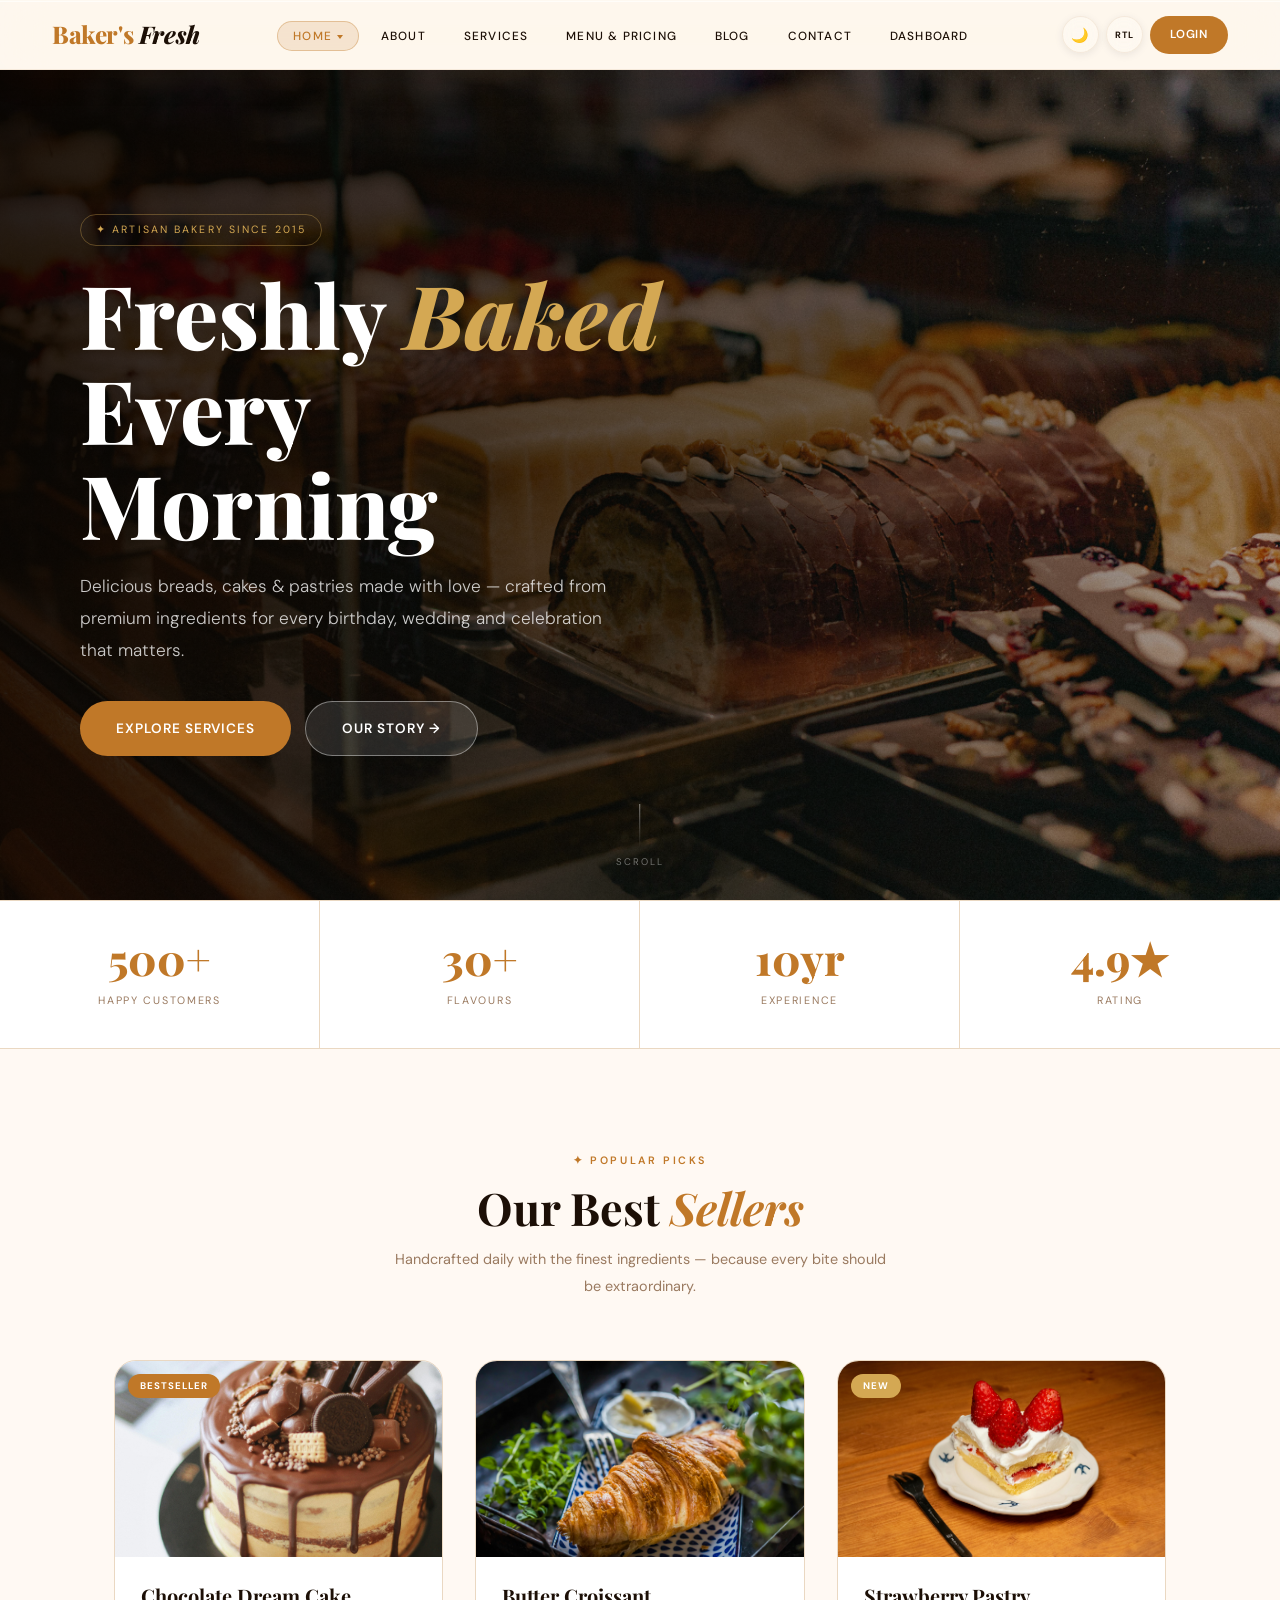
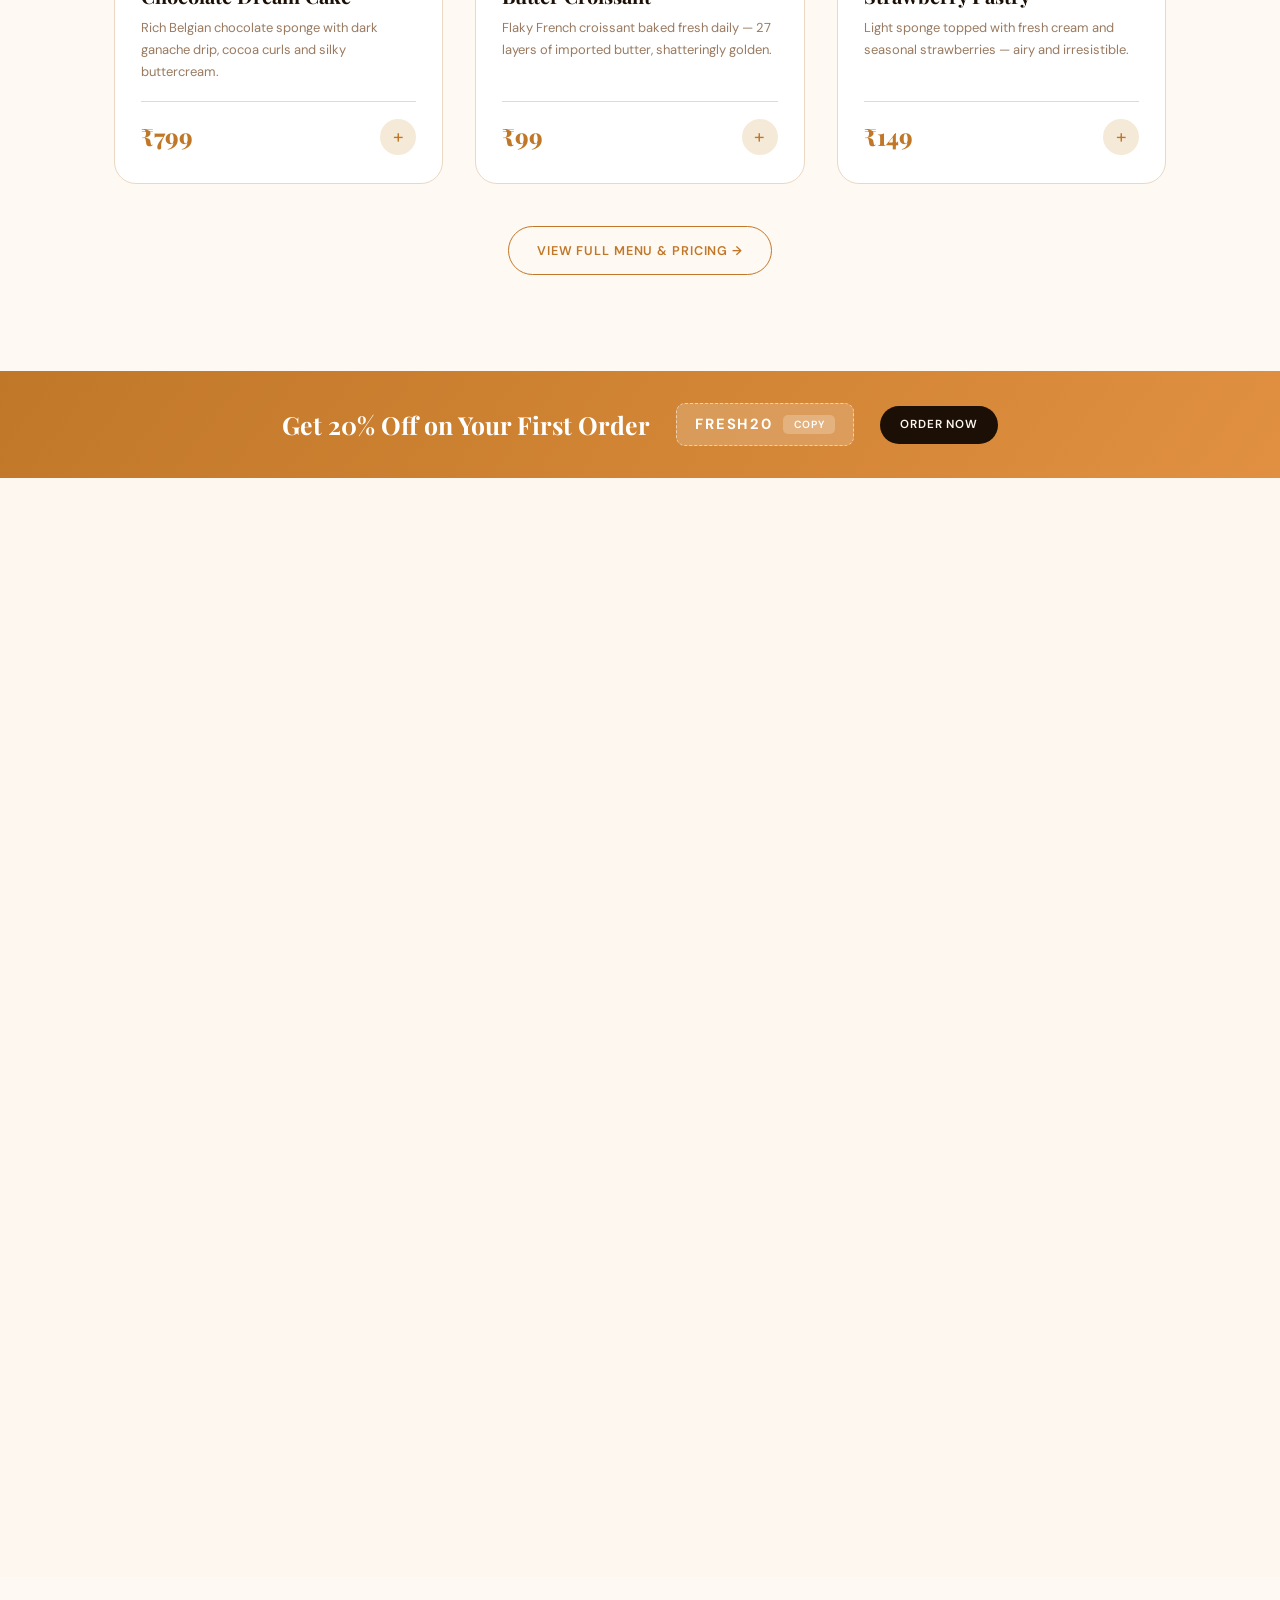
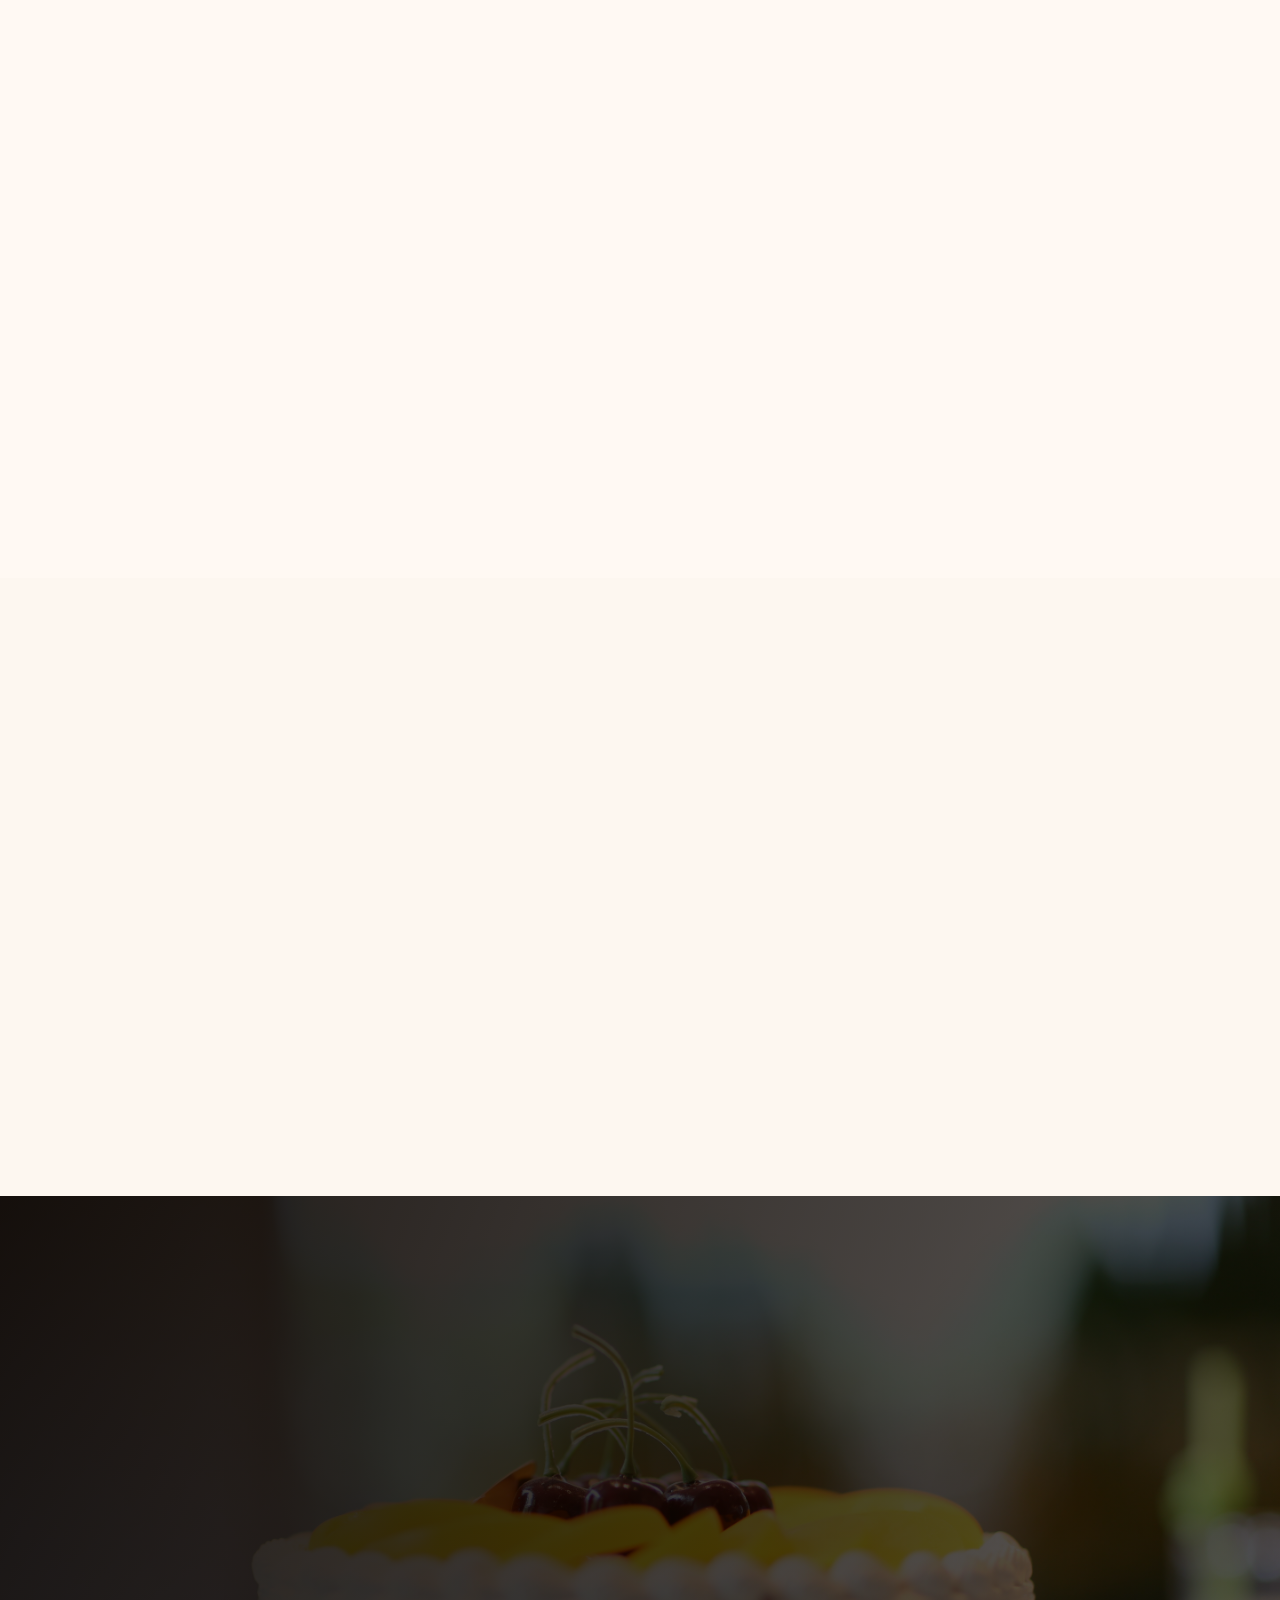
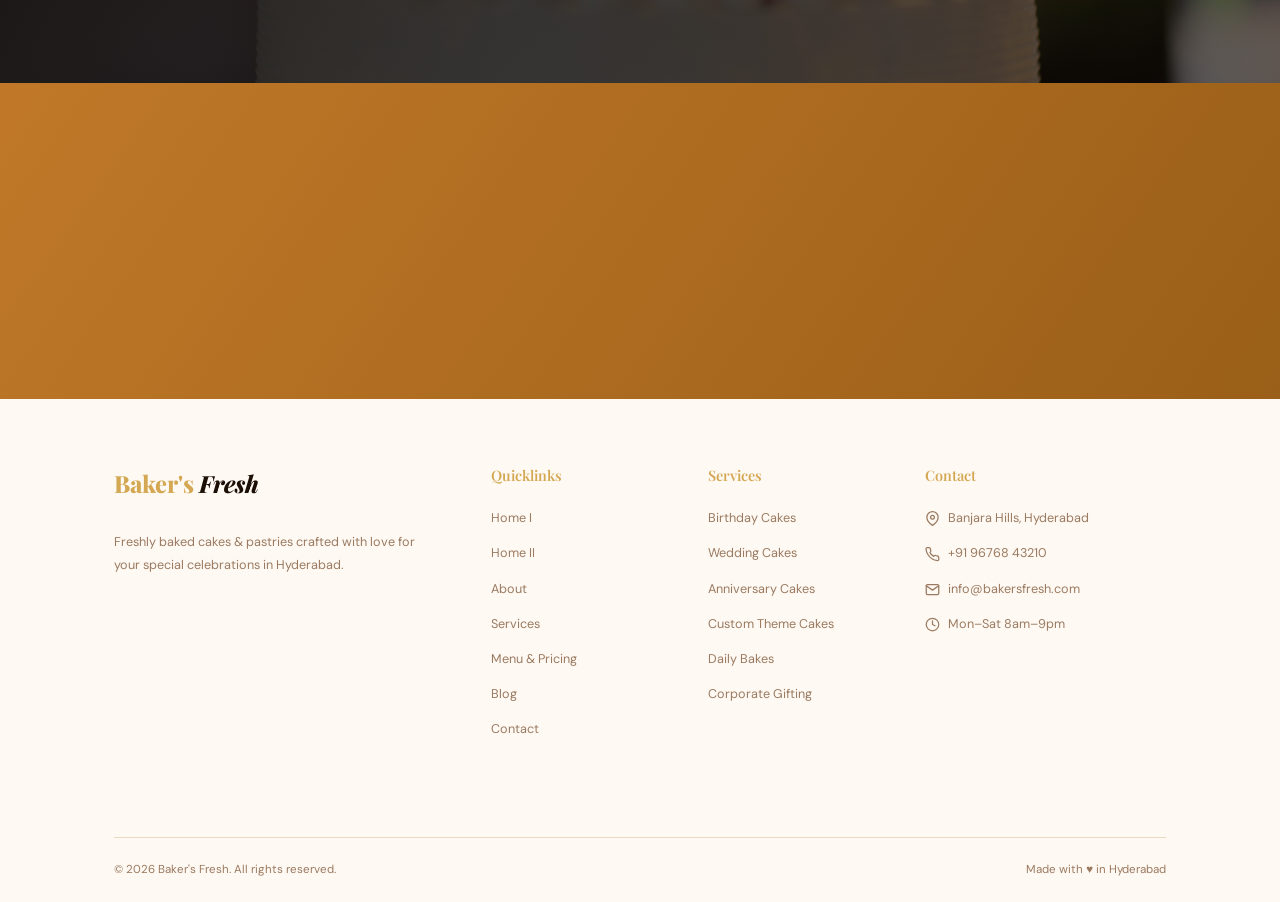
==== commit eb3edab6: "updated files" ====
--- a/index.html
+++ b/index.html
@@ -10,14 +10,14 @@
   <link rel="stylesheet" href="css/global.css">
   <link rel="stylesheet" href="css/home1.css">
 </head>
-<body data-page="home1">
+<body>
 <nav id="nav">
   <a class="logo" href="index.html">Baker's <span>Fresh</span></a>
   <ul class="nav-links">
     <li class="has-drop">
-      <a href="index.html">Home</a>
+      <a href="index.html"class="act">Home</a>
       <div class="nav-dropdown">
-        <a class="dd-item act" href="index.html">Home I</a>
+        <a class="dd-item act" href="index.html"class="act">Home I</a>
         <a class="dd-item" href="home2.html">Home II</a>
       </div>
     </li>
--- a/css/global.css
+++ b/css/global.css
@@ -484,78 +484,4 @@
      .rtl-btn    { display: flex; }
    }
  
-  /* ── DATA-PAGE BASED ACTIVE NAV — most reliable method ── */
- 
-/* Home I & Home II — highlight parent "Home" link */
-[data-page="home1"] .nav-links li.has-drop > a,
-[data-page="home2"] .nav-links li.has-drop > a { color: #C07828; }
-[data-page="home1"] .nav-links li.has-drop > a::before,
-[data-page="home2"] .nav-links li.has-drop > a::before {
-  background: rgba(192,120,40,.15);
-  border-color: rgba(192,120,40,.35);
-}
-[data-page="home1"] .nav-links li.has-drop > a::after,
-[data-page="home2"] .nav-links li.has-drop > a::after { width: 18px; }
- 
-/* Home I dropdown item */
-[data-page="home1"] .nav-dropdown a[href="index.html"] { color: #C07828; }
-/* Home II dropdown item */
-[data-page="home2"] .nav-dropdown a[href="home2.html"] { color: #C07828; }
- 
-/* About */
-[data-page="about"] .nav-links a[href="about.html"] { color: #C07828; }
-[data-page="about"] .nav-links a[href="about.html"]::before {
-  background: rgba(192,120,40,.15); border-color: rgba(192,120,40,.35);
-}
-[data-page="about"] .nav-links a[href="about.html"]::after { width: 18px; }
- 
-/* Services */
-[data-page="services"] .nav-links a[href="services.html"] { color: #C07828; }
-[data-page="services"] .nav-links a[href="services.html"]::before {
-  background: rgba(192,120,40,.15); border-color: rgba(192,120,40,.35);
-}
-[data-page="services"] .nav-links a[href="services.html"]::after { width: 18px; }
- 
-/* Menu */
-[data-page="menu"] .nav-links a[href="menu.html"] { color: #C07828; }
-[data-page="menu"] .nav-links a[href="menu.html"]::before {
-  background: rgba(192,120,40,.15); border-color: rgba(192,120,40,.35);
-}
-[data-page="menu"] .nav-links a[href="menu.html"]::after { width: 18px; }
- 
-/* Blog */
-[data-page="blog"] .nav-links a[href="blog.html"] { color: #C07828; }
-[data-page="blog"] .nav-links a[href="blog.html"]::before {
-  background: rgba(192,120,40,.15); border-color: rgba(192,120,40,.35);
-}
-[data-page="blog"] .nav-links a[href="blog.html"]::after { width: 18px; }
- 
-/* Contact */
-[data-page="contact"] .nav-links a[href="contact.html"] { color: #C07828; }
-[data-page="contact"] .nav-links a[href="contact.html"]::before {
-  background: rgba(192,120,40,.15); border-color: rgba(192,120,40,.35);
-}
-[data-page="contact"] .nav-links a[href="contact.html"]::after { width: 18px; }
- 
-/* Dashboard */
-[data-page="dashboard"] .nav-links a[href="dashboard.html"] { color: #C07828; }
-[data-page="dashboard"] .nav-links a[href="dashboard.html"]::before {
-  background: rgba(192,120,40,.15); border-color: rgba(192,120,40,.35);
-}
-[data-page="dashboard"] .nav-links a[href="dashboard.html"]::after { width: 18px; }
- 
-/* ── Mobile nav active links via data-page ── */
-[data-page="home1"]    .mob-nav a[href="index.html"],
-[data-page="home2"]    .mob-nav a[href="home2.html"],
-[data-page="about"]    .mob-nav a[href="about.html"],
-[data-page="services"] .mob-nav a[href="services.html"],
-[data-page="menu"]     .mob-nav a[href="menu.html"],
-[data-page="blog"]     .mob-nav a[href="blog.html"],
-[data-page="contact"]  .mob-nav a[href="contact.html"],
-[data-page="dashboard"] .mob-nav a[href="dashboard.html"] {
-  color: #C07828;
-  background: rgba(192,120,40,.10);
-  padding-left: 18px;
-  border-left: 2px solid #C07828;
-}
- +  
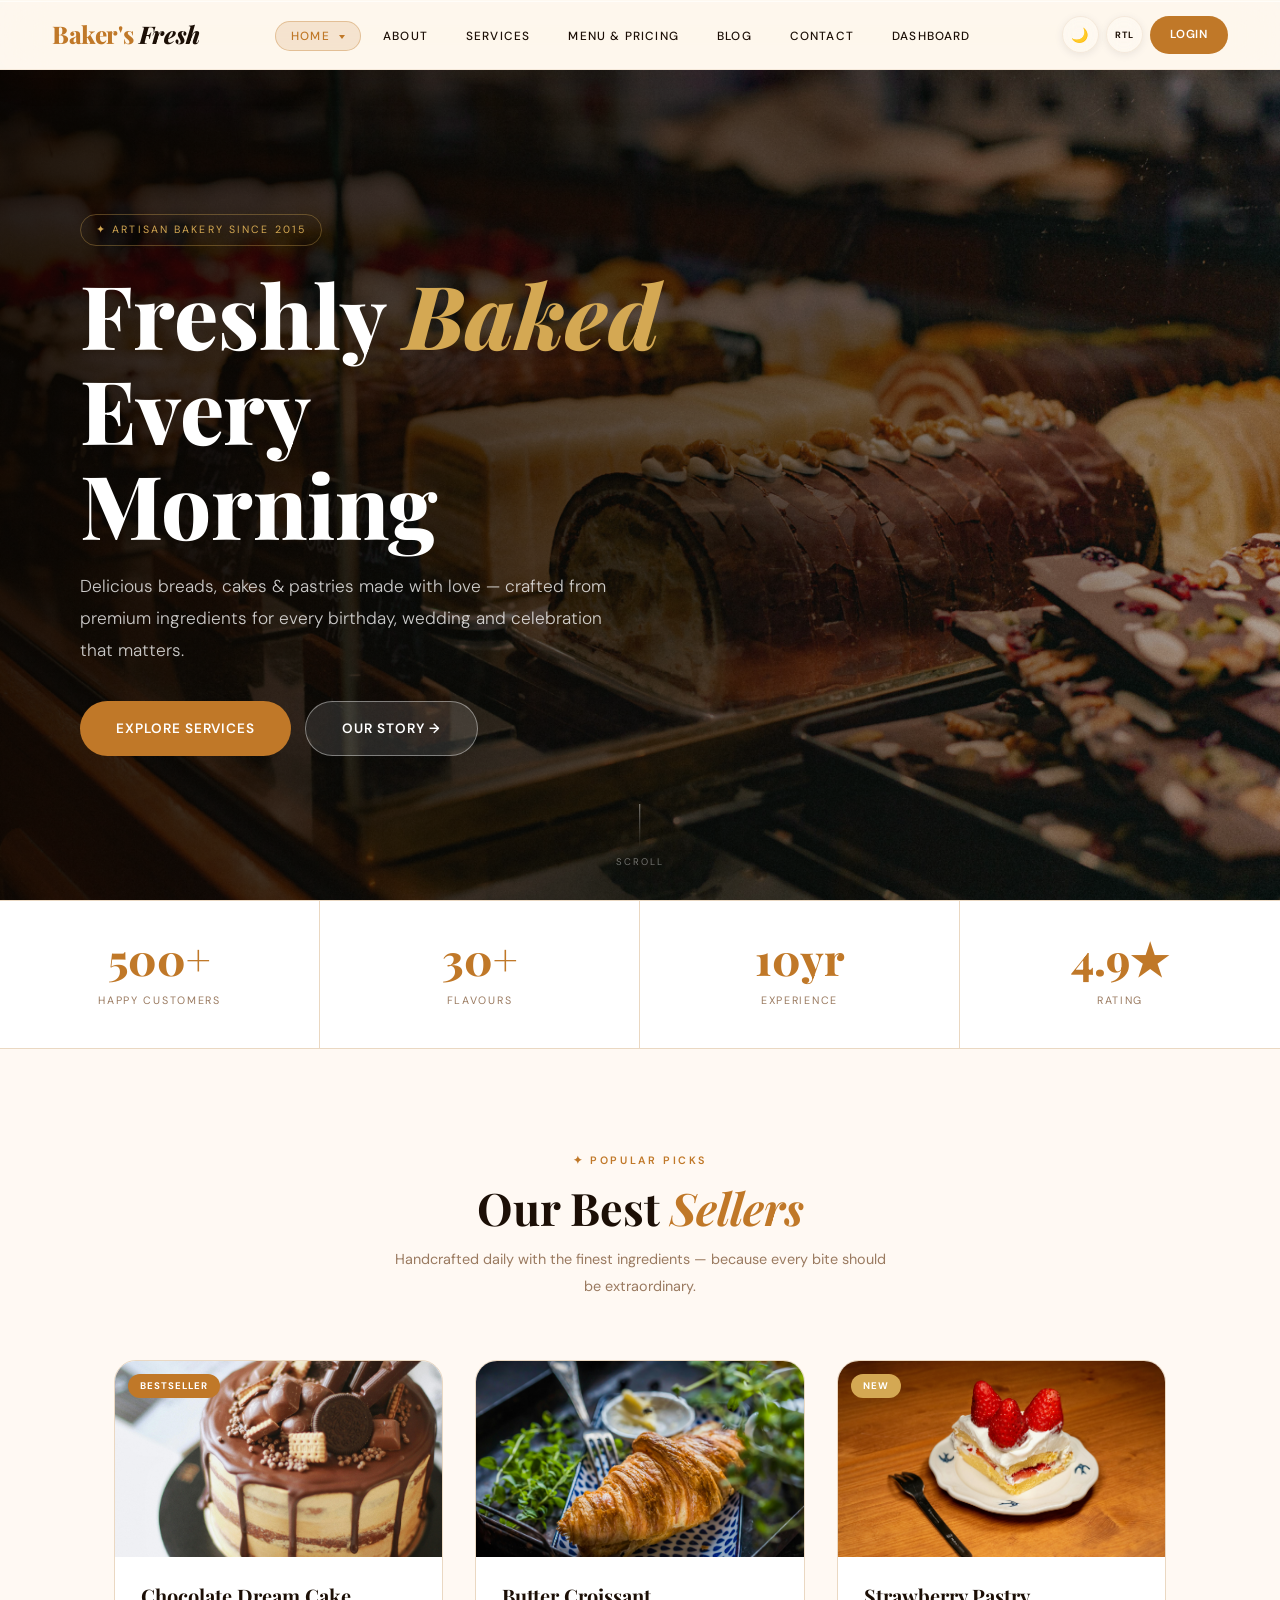
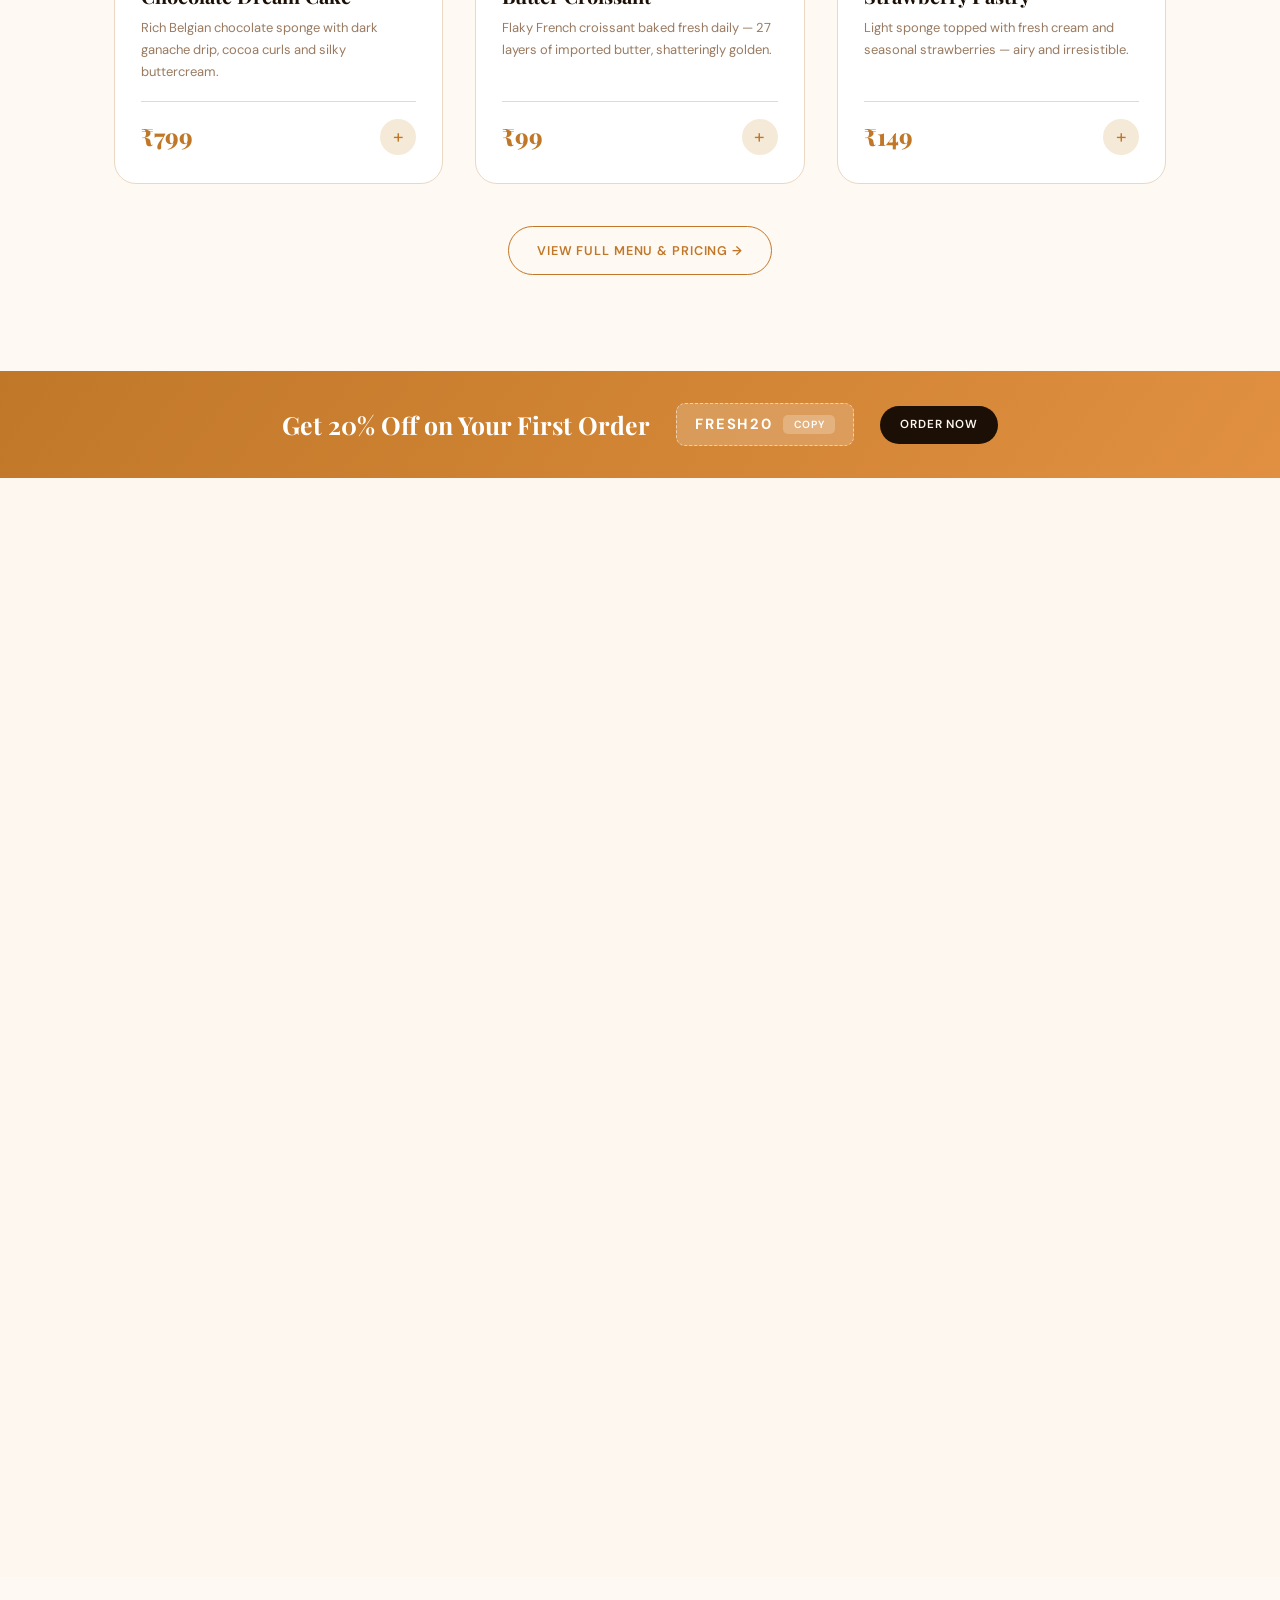
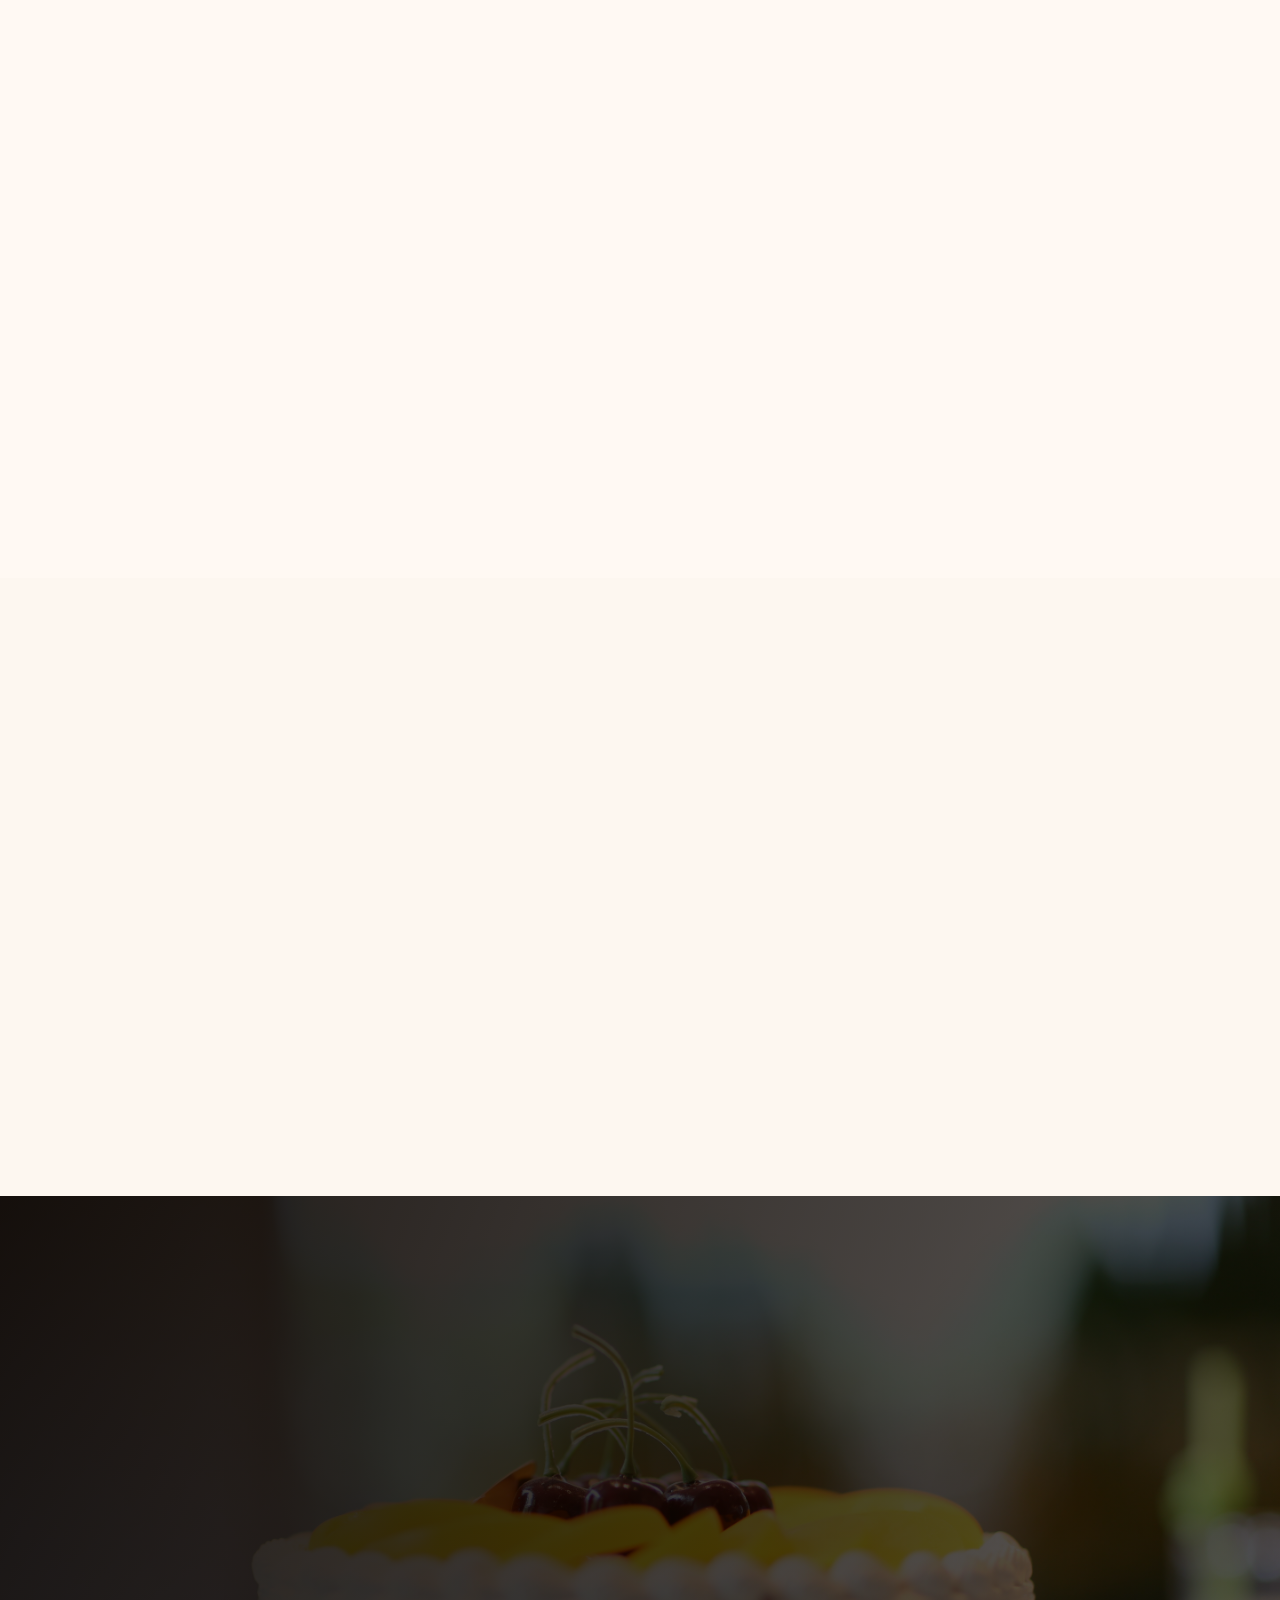
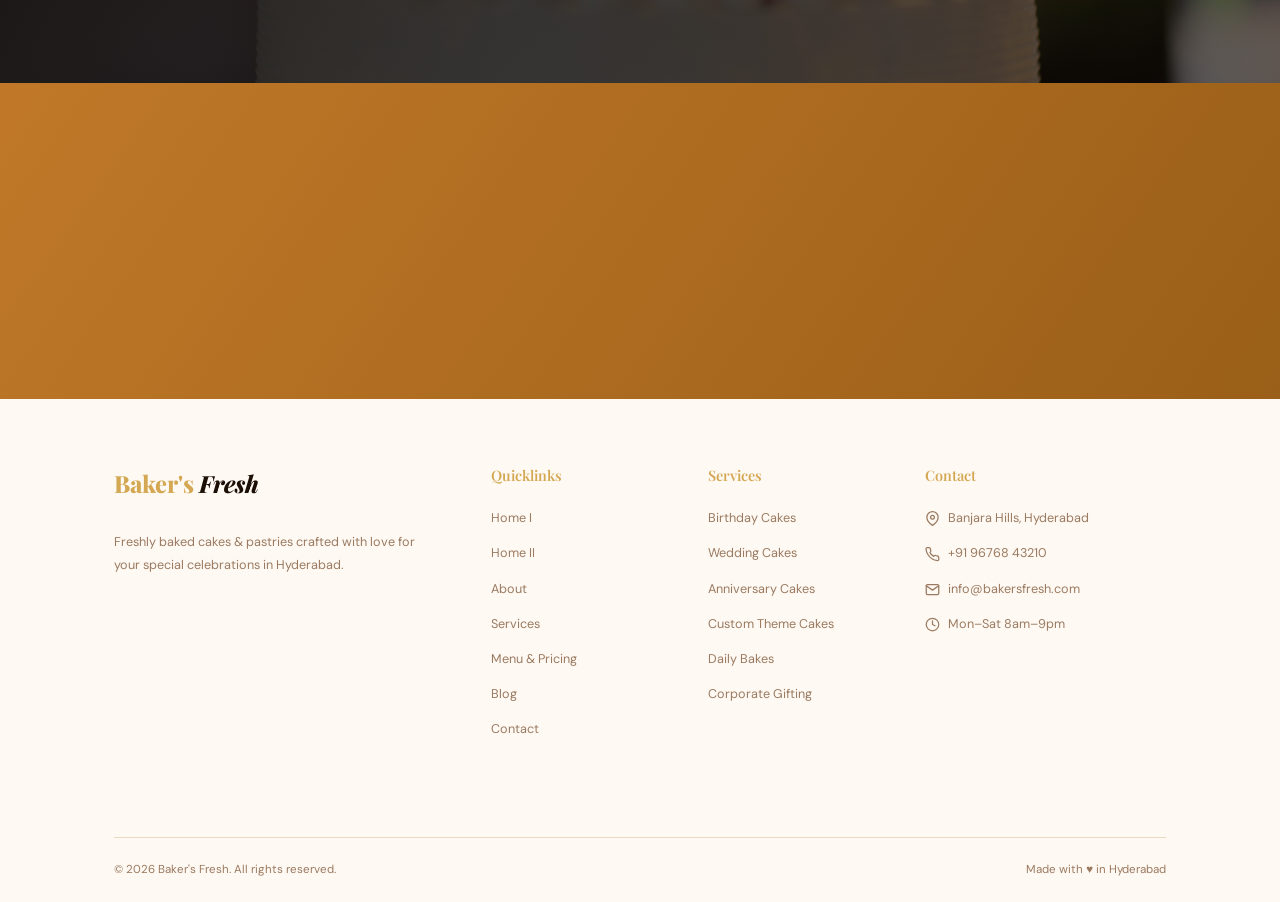
==== commit 2c481ccb: "updated files" ====
--- a/index.html
+++ b/index.html
@@ -10,14 +10,15 @@
   <link rel="stylesheet" href="css/global.css">
   <link rel="stylesheet" href="css/home1.css">
 </head>
-<body>
+<body data-page="home1">
+
 <nav id="nav">
   <a class="logo" href="index.html">Baker's <span>Fresh</span></a>
   <ul class="nav-links">
     <li class="has-drop">
-      <a href="index.html"class="act">Home</a>
+      <a href="index.html" class="act">Home <span class="drop-chevron"></span></a>
       <div class="nav-dropdown">
-        <a class="dd-item act" href="index.html"class="act">Home I</a>
+        <a class="dd-item act" href="index.html">Home I</a>
         <a class="dd-item" href="home2.html">Home II</a>
       </div>
     </li>
@@ -39,7 +40,7 @@
 <div class="mob-nav" id="mob-nav">
   <button class="mob-dd-toggle" onclick="toggleMobDrop(this)">Home <span class="mob-dd-chevron">▼</span></button>
   <div class="mob-dropdown">
-    <a href="index.html" onclick="closeMob()"  class="act">Home I</a>
+    <a href="index.html" onclick="closeMob()" class="act">Home I</a>
     <a href="home2.html" onclick="closeMob()">Home II</a>
   </div>
   <a href="about.html" onclick="closeMob()">About</a>
@@ -156,6 +157,7 @@
     <div class="nl-form"><input type="email" placeholder="Enter your email address…"><button>Subscribe</button></div>
   </div>
 </div>
+
 <footer>
   <div class="wrap">
     <div class="foot-grid">
@@ -190,6 +192,7 @@
     <div class="foot-bottom"><span>© 2026 Baker's Fresh. All rights reserved.</span><span>Made with ♥ in Hyderabad</span></div>
   </div>
 </footer>
+
 <script src="js/global.js"></script>
 <script src="js/home1.js"></script>
 </body>
--- a/css/global.css
+++ b/css/global.css
@@ -55,10 +55,10 @@
 button, input, select, textarea { font-family: 'DM Sans', sans-serif; }
 
 /* ── LAYOUT UTILITIES ── */
-.wrap       { max-width: 1180px; margin: 0 auto; padding: 0 48px; }
-.sec        { padding: 96px 0; }
-.sec-alt    { background: var(--bg2); }
-.sec-head   { text-align: center; margin-bottom: 60px; }
+.wrap    { max-width: 1180px; margin: 0 auto; padding: 0 48px; }
+.sec     { padding: 96px 0; }
+.sec-alt { background: var(--bg2); }
+.sec-head { text-align: center; margin-bottom: 60px; }
 .sec-tag {
   display: inline-block;
   font-size: .67rem; letter-spacing: .24em; text-transform: uppercase;
@@ -97,7 +97,19 @@
 .btn-lg { padding: 15px 36px; font-size: .85rem; }
 .btn-sm { padding: 9px 20px; font-size: .73rem; }
 
-/* ── NAV ── */
+/* ══════════════════════════════════════════════════════════
+   NAV
+   Critical rules that make the dropdown work at ALL widths:
+   1. #nav             — overflow: visible (never clip children)
+   2. .nav-links       — overflow: visible
+   3. .nav-links li    — overflow: visible
+   4. .nav-dropdown    — pointer-events: auto ALWAYS (no toggling)
+                         visibility controls interaction blocking,
+                         NOT pointer-events
+   5. .has-drop li     — large padding-bottom to bridge hover gap
+   6. JS (global.js)   — mouseenter/leave + 250ms close timer
+                         (longer than the 200ms CSS transition)
+   ══════════════════════════════════════════════════════════ */
 #nav {
   position: fixed; top: 0; left: 0; right: 0; z-index: 1000;
   height: 70px;
@@ -110,6 +122,8 @@
   border-top: 1px solid rgba(255,255,255,.18);
   box-shadow: var(--glass-shadow);
   transition: background .4s ease, box-shadow .3s ease, border-color .4s ease;
+  /* RULE 1: never clip dropdown children */
+  overflow: visible;
 }
 #nav.stuck {
   background: var(--glass-bg);
@@ -126,8 +140,13 @@
 }
 .logo span { font-style: italic; color: var(--text); }
 
-/* ── NAV LINKS ── */
-.nav-links { display: flex; gap: 4px; align-items: center; }
+/* RULE 2 */
+.nav-links {
+  display: flex; gap: 4px; align-items: center;
+  overflow: visible;
+  position: relative; z-index: 1001;
+}
+
 .nav-links a {
   font-size: .72rem; font-weight: 500;
   letter-spacing: .1em; text-transform: uppercase;
@@ -145,13 +164,14 @@
   background: transparent;
   border: 1px solid transparent;
   transition: background .22s, border-color .22s;
+  pointer-events: none;
 }
 .nav-links a:hover::before { background: rgba(192,120,40,.10); border-color: rgba(192,120,40,.22); }
 .nav-links a.act::before   { background: rgba(192,120,40,.15); border-color: rgba(192,120,40,.35); }
 .nav-links a:hover,
 .nav-links a.act { color: #C07828; }
 
-/* Active underline dot — only for non-dropdown links */
+/* Underline dot for regular links */
 .nav-links a::after {
   content: '';
   position: absolute;
@@ -159,26 +179,38 @@
   width: 0; height: 2px;
   background: #C07828; border-radius: 2px;
   transition: width .25s cubic-bezier(.25,.8,.25,1);
+  pointer-events: none;
 }
 .nav-links a.act::after   { width: 18px; }
 .nav-links a:hover::after { width: 18px; }
 
-/* ── DROPDOWN LI ── */
-.nav-links li { position: relative; list-style: none; }
-
+/* RULE 3 */
+.nav-links li {
+  position: relative;
+  list-style: none;
+  overflow: visible;
+}
+
+/* ── HAS-DROP ── */
 .nav-links li.has-drop {
-  /* Raise above siblings so hover area isn't clipped */
+  /*
+   * padding-bottom creates a LARGE invisible hit-area below the link text.
+   * Without this, moving the mouse downward toward the dropdown panel
+   * exits the <li> and fires mouseleave before the panel is reached.
+   * margin-bottom compensates so layout is unchanged.
+   */
+  padding-bottom: 22px;
+  margin-bottom: -22px;
   z-index: 10;
-  /* Extend hit-area downward to bridge gap to dropdown panel */
-  padding-bottom: 14px;
-  margin-bottom: -14px;
-}
-/* Elevate further when actively hovered */
-.nav-links li.has-drop:hover { z-index: 1100; }
-
-/* Dropdown chevron */
-.nav-links li.has-drop > a::after {
-  content: '';
+}
+.nav-links li.has-drop:hover,
+.nav-links li.has-drop.open { z-index: 1100; }
+
+/* No underline dot on the dropdown parent */
+.nav-links li.has-drop > a::after { display: none !important; }
+
+/* Chevron via a <span class="drop-chevron"> inside the <a> */
+.drop-chevron {
   display: inline-block;
   width: 0; height: 0;
   border-left: 3.5px solid transparent;
@@ -187,93 +219,99 @@
   margin-inline-start: 5px;
   vertical-align: middle;
   transition: transform .25s;
-  position: static;
-  bottom: auto; left: auto;
-  transform: none;
-  background: none;
-  border-radius: 0;
-}
-.nav-links li.has-drop:hover > a::after { transform: rotate(180deg); }
-
-/* JS-driven open class — primary trigger (reliable at all widths) */
-.nav-links li.has-drop.open > a::after { transform: rotate(180deg); }
+  pointer-events: none;
+}
+.nav-links li.has-drop:hover > a .drop-chevron,
+.nav-links li.has-drop.open  > a .drop-chevron { transform: rotate(180deg); }
 
 /* ── DROPDOWN PANEL ── */
 .nav-dropdown {
   position: absolute;
-  top: calc(100% + 0px);  /* flush — gap bridged by li padding-bottom */
+  /*
+   * top: 100% puts the panel flush at the bottom of the li.
+   * The li's padding-bottom (22px) means 100% includes that padding,
+   * so the panel actually appears 22px below the link text — perfect spacing.
+   */
+  top: 100%;
   left: 50%;
-  transform: translateX(-50%) translateY(-6px);
-  min-width: 160px;
+  transform: translateX(-50%) translateY(-8px);
+  min-width: 164px;
   background: var(--surface);
   border: 1px solid var(--border);
   border-radius: 14px;
   padding: 6px;
   box-shadow: 0 16px 48px var(--shadow);
+  z-index: 2000;
+
+  /*
+   * RULE 4 — THE CRITICAL FIX:
+   * We NEVER set pointer-events: none here.
+   * visibility: hidden already blocks all interaction when closed.
+   * Setting pointer-events: none on top of that causes a race condition
+   * where fast mouse movement hits the panel during the opacity transition
+   * but the click/hover falls through because pointer-events is still none.
+   *
+   * By keeping pointer-events: auto at all times, the panel responds to
+   * mouse events the instant visibility switches to visible — no race.
+   */
+  pointer-events: auto;
+
+  /* Animate opacity + transform only. visibility switches instantly (no delay). */
   opacity: 0;
   visibility: hidden;
-  pointer-events: none;
-  transition: opacity .22s, transform .22s, visibility .22s;
-  z-index: 2000;
-}
-
-/* Gap bridge pseudo-element */
+  transition: opacity .18s ease, transform .18s ease;
+  /* visibility has NO transition — it switches instantly */
+}
+
+/*
+ * Invisible upward bridge pseudo-element.
+ * Extends 22px above the panel top edge, covering the gap between
+ * the bottom of the link text and the top of the panel.
+ * Keeps the mouse "inside" the hover zone during downward travel.
+ */
 .nav-dropdown::before {
   content: '';
   position: absolute;
   bottom: 100%;
   left: 0; right: 0;
-  height: 18px;
+  height: 22px;
   background: transparent;
+  /* pointer-events: auto so this area also catches mouse events */
   pointer-events: auto;
 }
 
-/* CSS :hover trigger (desktop, works when pointer is precise) */
-.nav-links li.has-drop:hover > .nav-dropdown,
-.nav-links li.has-drop > .nav-dropdown:hover {
-  opacity: 1;
-  visibility: visible;
-  pointer-events: auto;
-  transform: translateX(-50%) translateY(0);
-}
-
-/* JS .open class trigger (reliable fallback for all breakpoints) */
+/* OPEN STATE — JS .open class — works at every viewport width */
 .nav-links li.has-drop.open > .nav-dropdown {
   opacity: 1;
   visibility: visible;
-  pointer-events: auto;
+  transform: translateX(-50%) translateY(0);
+}
+
+/* OPEN STATE — CSS :hover — progressive enhancement */
+.nav-links li.has-drop:hover > .nav-dropdown {
+  opacity: 1;
+  visibility: visible;
   transform: translateX(-50%) translateY(0);
 }
 
 .dd-item {
   display: block;
-  padding: 10px 14px;
+  padding: 10px 16px;
   border-radius: 9px;
   font-size: .78rem; font-weight: 500;
   letter-spacing: .08em; text-transform: uppercase;
-  color: var(--text2); text-decoration: none;
-  transition: background .2s, color .2s;
+  color: var(--text2);
+  text-decoration: none;
   white-space: nowrap;
+  cursor: pointer;
+  /* Above the panel z-index so clicks always register */
+  position: relative;
+  z-index: 2001;
+  transition: background .15s, color .15s;
+  /* No pointer-events toggle — always clickable when panel is visible */
 }
 .dd-item:hover { background: rgba(192,120,40,.10); color: #C07828; }
-.dd-item.act   { color: #C07828; }
-
-/* ── MOBILE DROPDOWN TOGGLE ── */
-.mob-dd-wrap { display: flex; flex-direction: column; border-bottom: 1px solid var(--border); }
-.mob-dd-toggle {
-  display: flex; align-items: center; justify-content: space-between;
-  width: 100%; background: none; border: none;
-  padding: 12px 10px;
-  font-family: 'DM Sans', sans-serif;
-  font-size: .8rem; font-weight: 500; letter-spacing: .1em; text-transform: uppercase;
-  color: var(--text2); cursor: pointer; text-align: start; transition: color .2s;
-}
-.mob-dd-toggle:hover { color: #C07828; }
-.mob-dd-chevron { font-size: .6rem; color: var(--text3); transition: transform .25s; }
-.mob-dd-toggle.open .mob-dd-chevron { transform: rotate(180deg); }
-.mob-dropdown { display: none; flex-direction: column; background: rgba(192,120,40,.04); }
-.mob-dropdown a { padding: 10px 10px 10px 26px; border: none; font-size: .76rem; color: var(--text2); transition: color .2s, padding-inline-start .2s; }
-.mob-dropdown a:hover { color: #C07828; padding-inline-start: 32px; }
+.dd-item.act   { color: #C07828; font-weight: 600; }
 
 /* ── NAV RIGHT ── */
 .nav-r { display: flex; align-items: center; gap: 7px; flex-shrink: 0; }
@@ -337,6 +375,23 @@
 .mob-nav a.act  { color: #C07828; }
 [dir="rtl"] .mob-nav a:hover { padding-left: 10px; padding-right: 18px; }
 
+/* ── MOBILE DROPDOWN TOGGLE ── */
+.mob-dd-wrap { display: flex; flex-direction: column; border-bottom: 1px solid var(--border); }
+.mob-dd-toggle {
+  display: flex; align-items: center; justify-content: space-between;
+  width: 100%; background: none; border: none;
+  padding: 12px 10px;
+  font-family: 'DM Sans', sans-serif;
+  font-size: .8rem; font-weight: 500; letter-spacing: .1em; text-transform: uppercase;
+  color: var(--text2); cursor: pointer; text-align: start; transition: color .2s;
+}
+.mob-dd-toggle:hover { color: #C07828; }
+.mob-dd-chevron { font-size: .6rem; color: var(--text3); transition: transform .25s; }
+.mob-dd-toggle.open .mob-dd-chevron { transform: rotate(180deg); }
+.mob-dropdown { display: none; flex-direction: column; background: rgba(192,120,40,.04); }
+.mob-dropdown a { padding: 10px 10px 10px 26px; border: none; font-size: .76rem; color: var(--text2); transition: color .2s, padding-inline-start .2s; }
+.mob-dropdown a:hover { color: #C07828; padding-inline-start: 32px; }
+
 /* ── PAGE HERO ── */
 .ph { position: relative; height: 52vh; min-height: 360px; display: flex; align-items: flex-end; overflow: hidden; padding-bottom: 52px; }
 .ph-bg { position: absolute; inset: 0; background-size: cover; background-position: center; }
@@ -424,39 +479,52 @@
 .rd4 { transition-delay: .4s; }
 
 /* ── RTL ── */
-[dir="rtl"] .steps::before   { transform: scaleX(-1); }
-[dir="rtl"] .val:hover        { transform: translateX(-4px); }
-[dir="rtl"] .feat-row:hover   { transform: translateX(-4px); }
-[dir="rtl"] .ci:hover         { transform: translateX(-5px); }
-
-/* ── RESPONSIVE ── */
-/* ── DESKTOP RESET — ensure hamburger never shows above mobile breakpoint ── */
+[dir="rtl"] .steps::before { transform: scaleX(-1); }
+[dir="rtl"] .val:hover     { transform: translateX(-4px); }
+[dir="rtl"] .feat-row:hover{ transform: translateX(-4px); }
+[dir="rtl"] .ci:hover      { transform: translateX(-5px); }
+
+/* ══════════════════════════════════════════
+   RESPONSIVE
+   ══════════════════════════════════════════ */
+
+/* Desktop ≥ 769px — always show desktop nav */
 @media (min-width: 769px) {
   .ham        { display: none !important; }
-  .nav-links  { display: flex; }
-  .nav-r .btn { display: inline-flex; }
-  .rtl-btn    { display: flex; }
-}
-
-@media (max-width: 1060px) {
-  .wrap { padding: 0 30px; }
-  .foot-grid { grid-template-columns: 1fr 1fr; gap: 26px; }
-  .ph-inner { padding: 0 30px; }
-  .cta-inner { padding: 60px 30px; }
-  #nav { padding: 0 28px; }
+  .nav-links  { display: flex !important; }
+  .nav-r .btn { display: inline-flex !important; }
+  .rtl-btn    { display: flex !important; }
+}
+
+/* Large desktop ≥ 1280px */
+@media (min-width: 1280px) {
+  #nav { padding: 0 52px; }
+  .nav-links a { padding: 7px 16px; font-size: .74rem; }
+  .wrap { padding: 0 64px; }
+}
+
+/* Medium desktop 1024px–1279px */
+@media (min-width: 1024px) and (max-width: 1279px) {
+  #nav { padding: 0 32px; }
   .nav-links { gap: 0; }
-  .nav-links a { padding: 7px 10px; font-size: .68rem; }
-
-  /* Keep dropdown z-index elevated at tighter nav widths */
-  .nav-links li.has-drop { z-index: 10; }
-  .nav-links li.has-drop:hover { z-index: 1100; }
-}
-
+  .nav-links a { padding: 7px 10px; font-size: .69rem; }
+  .wrap { padding: 0 36px; }
+}
+
+/* Tablet-desktop 769px–1023px */
+@media (min-width: 769px) and (max-width: 1023px) {
+  #nav { padding: 0 24px; }
+  .nav-links { gap: 0; }
+  .nav-links a { padding: 6px 8px; font-size: .64rem; }
+  .wrap { padding: 0 24px; }
+}
+
+/* Mobile ≤ 768px */
 @media (max-width: 768px) {
-  .nav-links { display: none; }
-  .ham { display: flex; }
-  .nav-r .btn { display: none; }   /* hides Login button only */
-  .rtl-btn { display: flex; }      /* RTL toggle always visible */
+  .nav-links { display: none !important; }
+  .ham { display: flex !important; }
+  .nav-r .btn { display: none !important; }
+  .rtl-btn { display: flex; }
   .wrap { padding: 0 18px; }
   .sec { padding: 60px 0; }
   .feat-grid { grid-template-columns: 1fr; }
@@ -468,20 +536,4 @@
   .ph-inner { padding: 0 20px; }
   .cta-inner { padding: 40px 20px; }
   #nav { padding: 0 18px; }
-}
-  @media (min-width: 769px) {
-     .ham        { display: none !important; }
-     .nav-links  { display: flex; }
-     .nav-r .btn { display: inline-flex; }
-     .rtl-btn    { display: flex; }
-   }
- 
-  
-   @media (min-width: 1024px) {
-     .ham        { display: none !important; }
-     .nav-links  { display: flex; }
-     .nav-r .btn { display: inline-flex; }
-     .rtl-btn    { display: flex; }
-   }
- 
-  +}
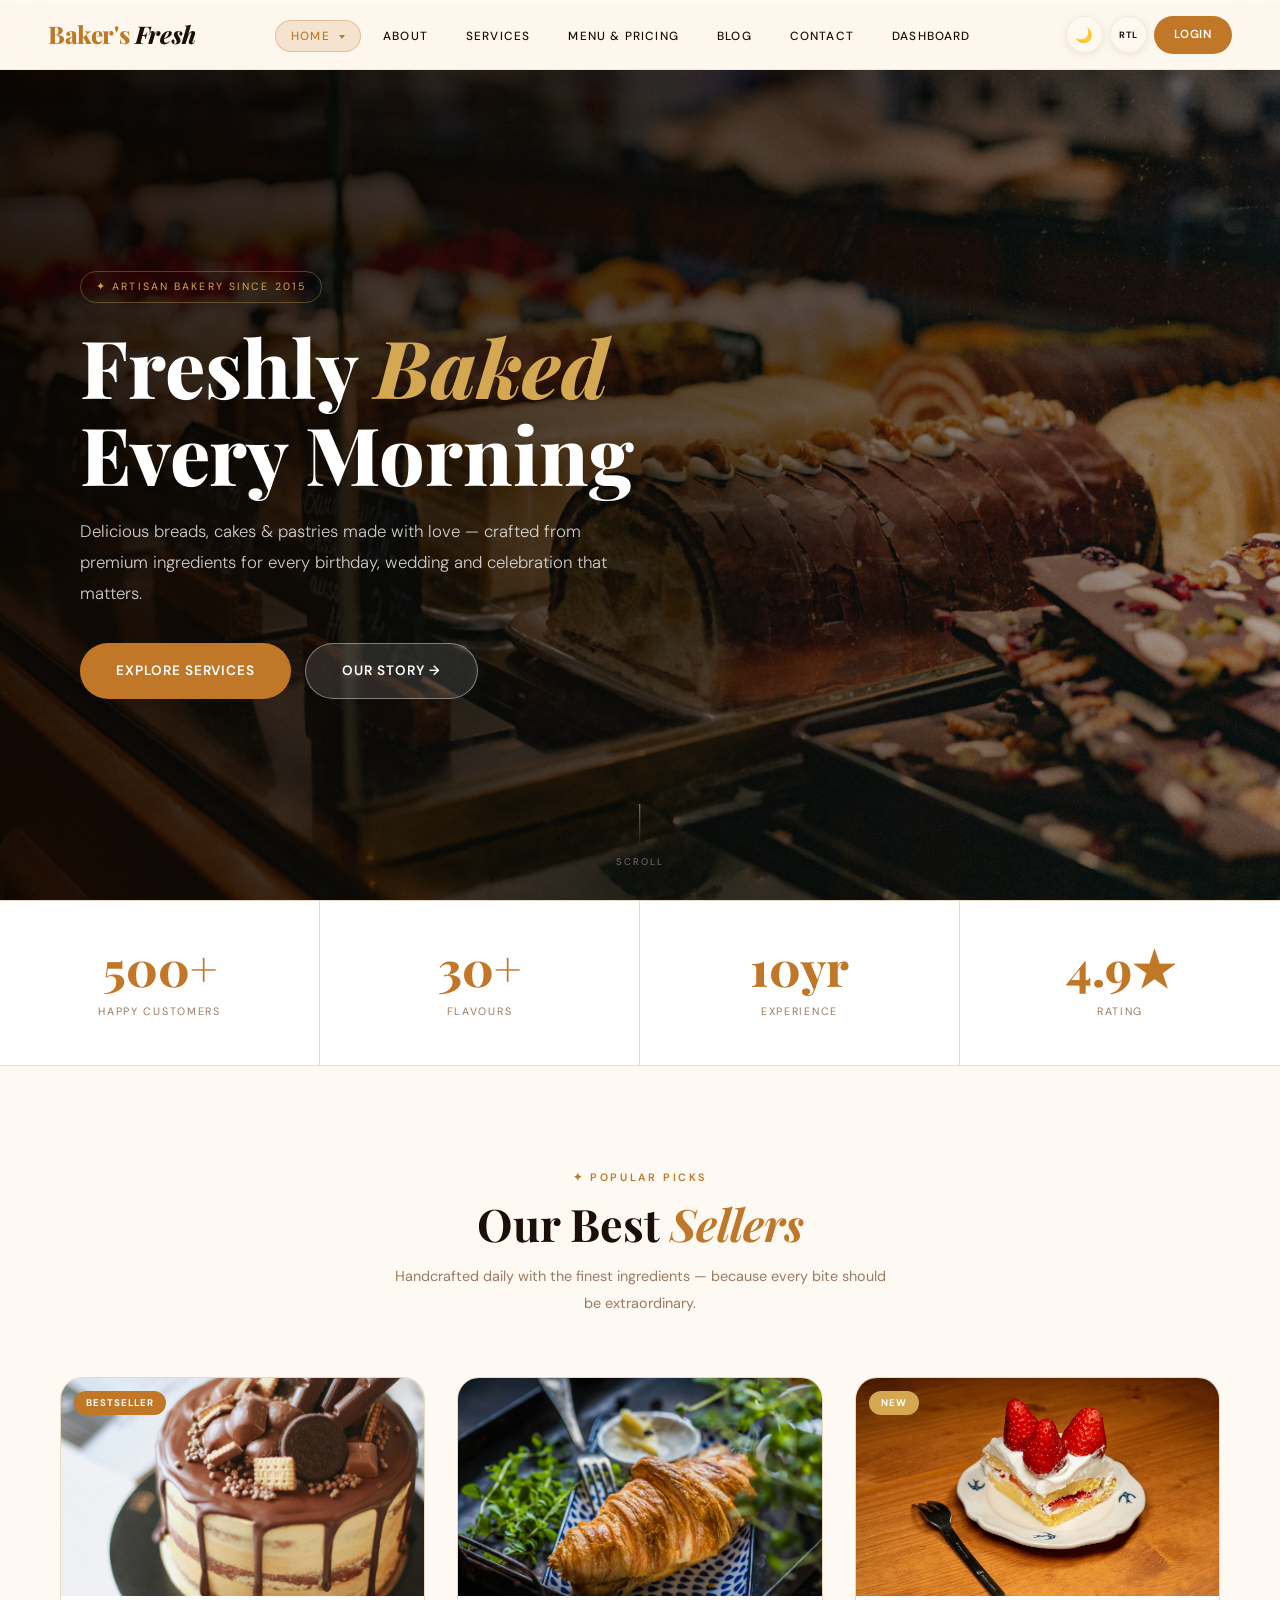
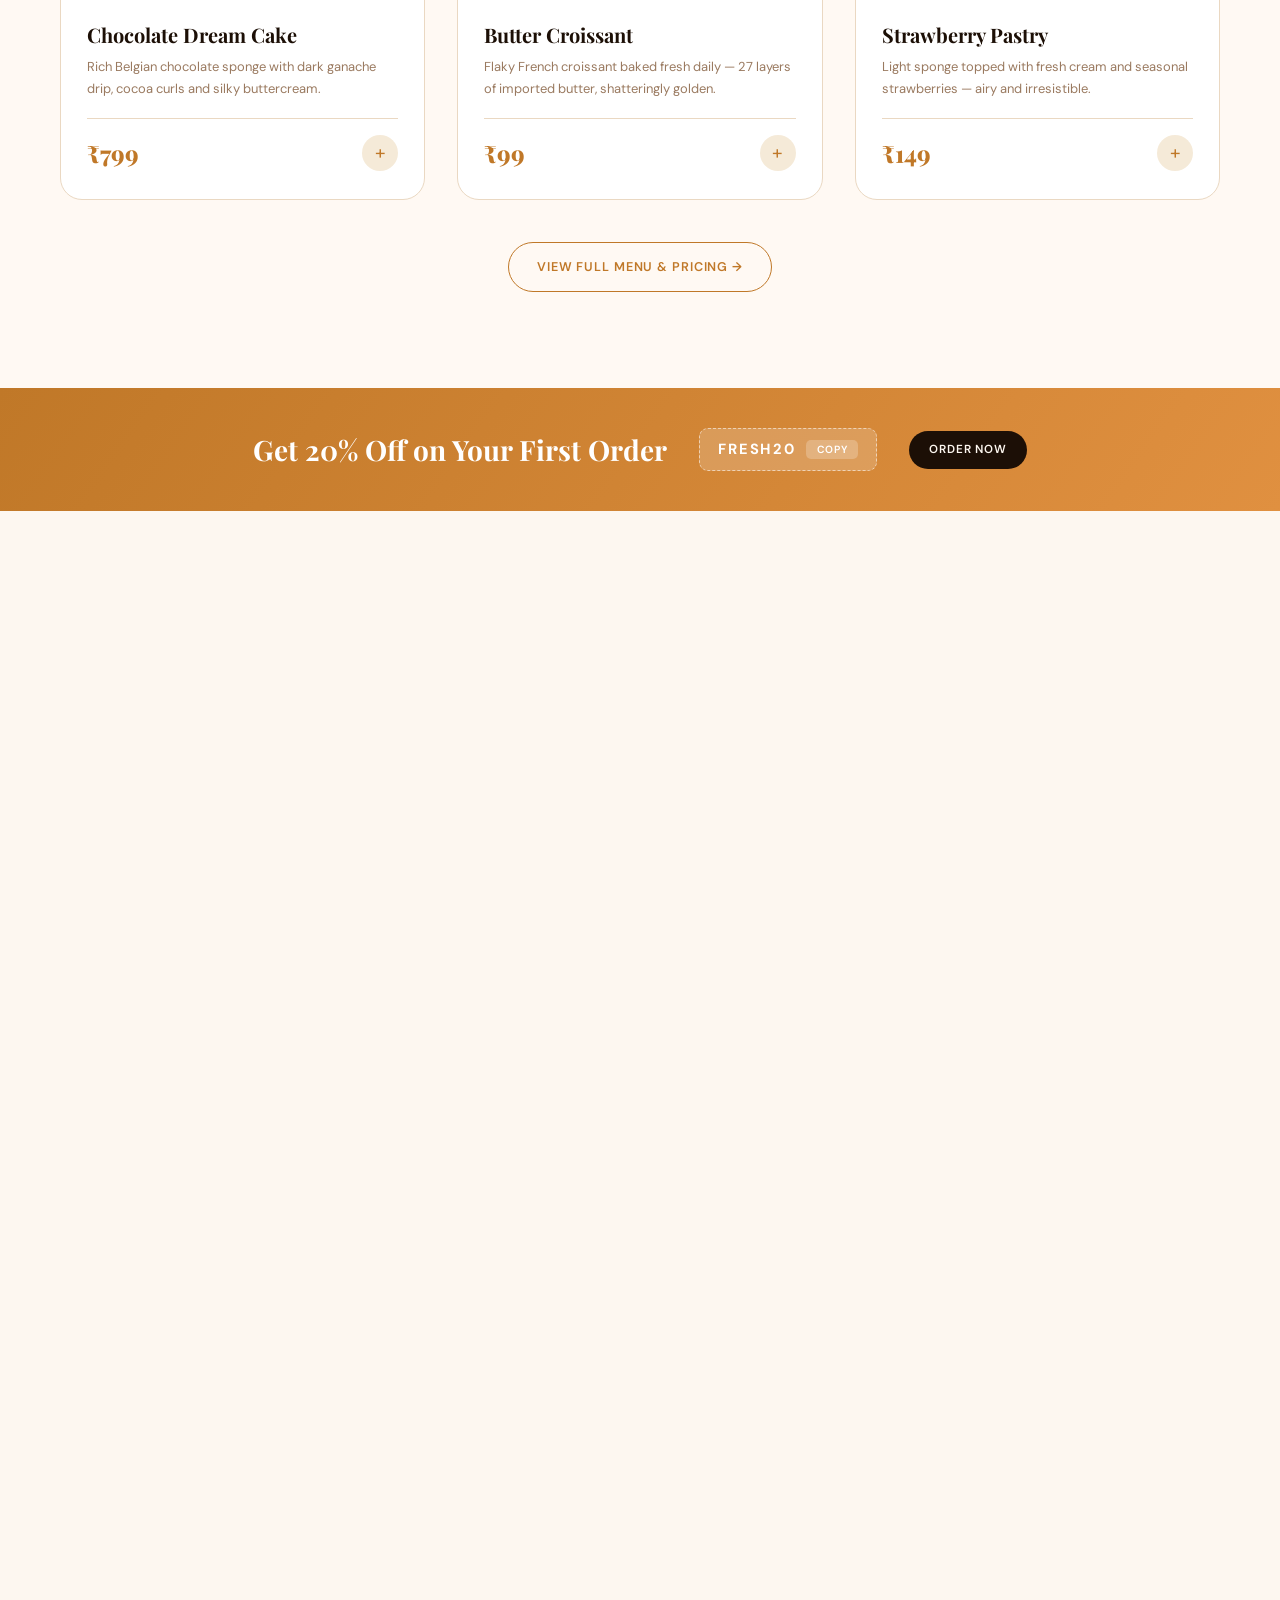
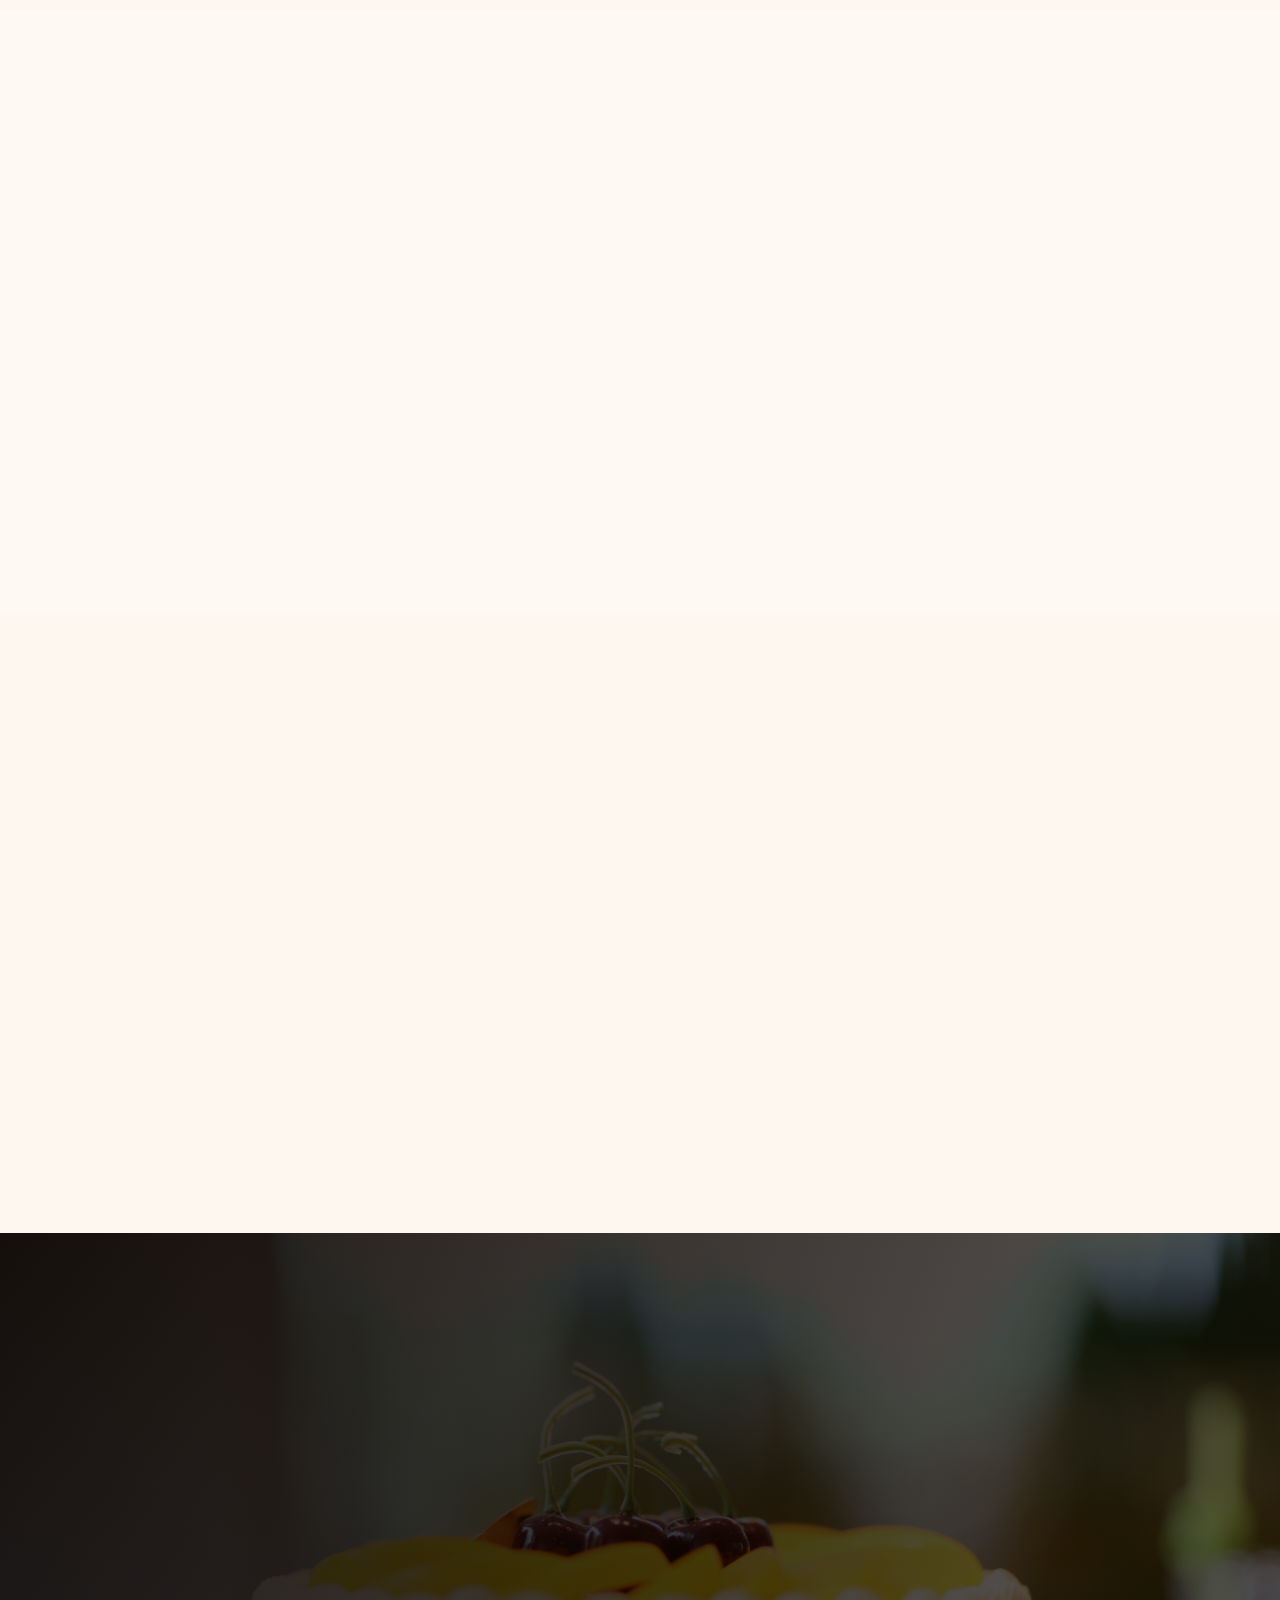
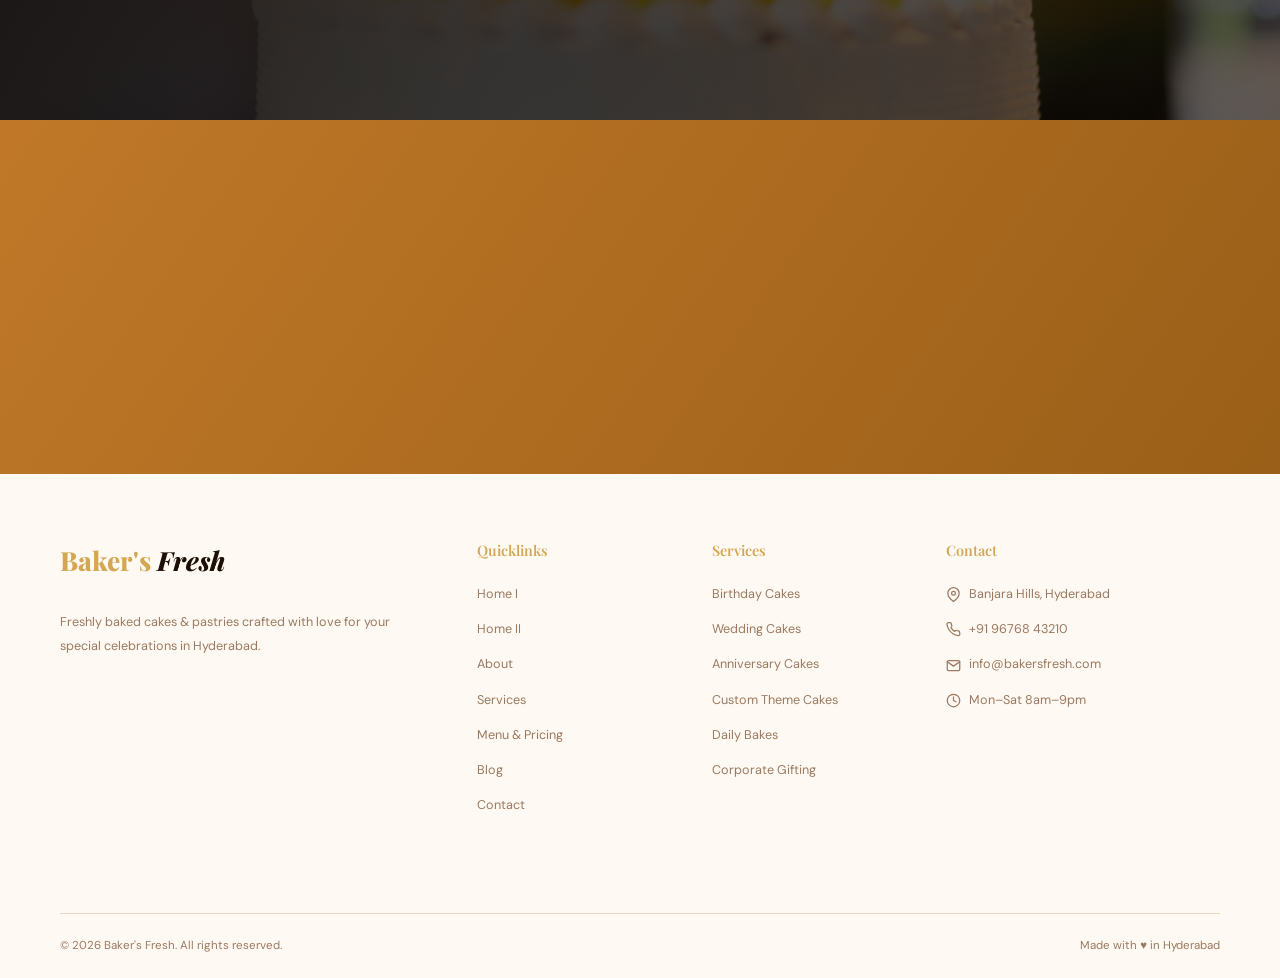
==== commit 8d1a7fee: "updated files" ====
--- a/index.html
+++ b/index.html
@@ -16,9 +16,9 @@
   <a class="logo" href="index.html">Baker's <span>Fresh</span></a>
   <ul class="nav-links">
     <li class="has-drop">
-      <a href="index.html" class="act">Home <span class="drop-chevron"></span></a>
+      <a href="index.html">Home <span class="drop-chevron"></span></a>
       <div class="nav-dropdown">
-        <a class="dd-item act" href="index.html">Home I</a>
+        <a class="dd-item" href="index.html">Home I</a>
         <a class="dd-item" href="home2.html">Home II</a>
       </div>
     </li>
@@ -40,7 +40,7 @@
 <div class="mob-nav" id="mob-nav">
   <button class="mob-dd-toggle" onclick="toggleMobDrop(this)">Home <span class="mob-dd-chevron">▼</span></button>
   <div class="mob-dropdown">
-    <a href="index.html" onclick="closeMob()" class="act">Home I</a>
+    <a href="index.html" onclick="closeMob()">Home I</a>
     <a href="home2.html" onclick="closeMob()">Home II</a>
   </div>
   <a href="about.html" onclick="closeMob()">About</a>
--- a/css/home1.css
+++ b/css/home1.css
@@ -1,35 +1,22 @@
-/* ── HOME PAGE: Nav sits above hero ── */
-
+/* ════════════════════════════════════════════════════════
+   Baker's Fresh — home1.css
+   ════════════════════════════════════════════════════════ */
+
+/* ── BASE STYLES ── */
 .h1-sec {
   position: relative;
   min-height: calc(100vh - 70px);
   height: calc(100vh - 70px);
-  display: flex;
-  align-items: center;
-  overflow: hidden;
-}
-.h1-bg {
-  position: absolute; inset: 0;
-  background: url('Images/hero img.jpg') center/cover no-repeat;
-  height: 100%; width: 100%;
-}
-.h1-bg img {
-  width: 100%; height: 100%;
-  object-fit: cover; object-position: center;
-  display: block; min-height: 100%;
-}
+  display: flex; align-items: center; overflow: hidden;
+}
+.h1-bg { position: absolute; inset: 0; height: 100%; width: 100%; }
+.h1-bg img { width: 100%; height: 100%; object-fit: cover; object-position: center; display: block; min-height: 100%; }
 .h1-ov {
   position: absolute; inset: 0;
   background: linear-gradient(105deg,rgba(10,4,0,.88) 0%,rgba(10,4,0,.55) 58%,rgba(10,4,0,.15) 100%);
 }
-[dir="rtl"] .h1-ov {
-  background: linear-gradient(255deg,rgba(10,4,0,.88) 0%,rgba(10,4,0,.55) 58%,rgba(10,4,0,.15) 100%);
-}
-.h1-cnt {
-  position: relative; z-index: 2;
-  max-width: 680px; padding: 0 60px;
-  animation: slideUp .9s ease both;
-}
+[dir="rtl"] .h1-ov { background: linear-gradient(255deg,rgba(10,4,0,.88) 0%,rgba(10,4,0,.55) 58%,rgba(10,4,0,.15) 100%); }
+.h1-cnt { position: relative; z-index: 2; max-width: 680px; padding: 0 60px; animation: slideUp .9s ease both; }
 [dir="rtl"] .h1-cnt { text-align: right; padding-inline-start: 0; padding-inline-end: 60px; }
 [dir="rtl"] .eyebrow { justify-content: flex-end; }
 .eyebrow {
@@ -38,106 +25,46 @@
   color: #D4A853; margin-bottom: 20px;
   border: 1px solid rgba(212,168,83,.35); padding: 6px 15px; border-radius: 100px;
 }
-.h1-cnt h1 {
-  font-family: 'Playfair Display', serif;
-  font-size: clamp(2.8rem, 5.5vw, 5rem);
-  font-weight: 800; color: #fff; margin-bottom: 20px; line-height: 1.08;
-}
+.h1-cnt h1 { font-family: 'Playfair Display', serif; font-size: clamp(2.8rem,5.5vw,5rem); font-weight: 800; color: #fff; margin-bottom: 20px; line-height: 1.08; }
 .h1-cnt h1 em { font-style: italic; color: #D4A853; }
-.h1-cnt p {
-  font-size: 1rem; color: rgba(255,255,255,.78);
-  font-weight: 300; line-height: 1.85; margin-bottom: 34px; max-width: 480px;
-}
+.h1-cnt p { font-size: 1rem; color: rgba(255,255,255,.78); font-weight: 300; line-height: 1.85; margin-bottom: 34px; max-width: 480px; }
 .h1-btns { display: flex; gap: 14px; flex-wrap: wrap; }
 [dir="rtl"] .h1-btns { justify-content: flex-end; }
-.scroll-hint {
-  position: absolute; bottom: 30px; left: 50%; transform: translateX(-50%);
-  z-index: 2; display: flex; flex-direction: column; align-items: center; gap: 6px;
-  color: rgba(255,255,255,.4); font-size: .6rem; letter-spacing: .2em; text-transform: uppercase;
-  animation: fadeIn 1.2s 1s both;
-}
-.scroll-rod {
-  width: 1px; height: 44px;
-  background: linear-gradient(to bottom,rgba(255,255,255,.5),transparent);
-  animation: sPulse 2s infinite;
-}
-
-/* ── ACTIVE MOB-NAV LINK ── */
-.mob-nav a.act {
-  color: #C07828;
-  background: rgba(192,120,40,.10);
-  padding-left: 18px;
-  border-left: 2px solid #C07828;
-}
-[dir="rtl"] .mob-nav a.act {
-  padding-left: 10px; padding-right: 18px;
-  border-left: none; border-right: 2px solid #C07828;
-}
+.scroll-hint { position: absolute; bottom: 30px; left: 50%; transform: translateX(-50%); z-index: 2; display: flex; flex-direction: column; align-items: center; gap: 6px; color: rgba(255,255,255,.4); font-size: .6rem; letter-spacing: .2em; text-transform: uppercase; animation: fadeIn 1.2s 1s both; }
+.scroll-rod { width: 1px; height: 44px; background: linear-gradient(to bottom,rgba(255,255,255,.5),transparent); animation: sPulse 2s infinite; }
+
+.mob-nav a.act { color: #C07828; background: rgba(192,120,40,.10); padding-left: 18px; border-left: 2px solid #C07828; }
+[dir="rtl"] .mob-nav a.act { padding-left: 10px; padding-right: 18px; border-left: none; border-right: 2px solid #C07828; }
 
 /* ── PRODUCT CARDS ── */
 .pgrid { display: grid; grid-template-columns: repeat(3,1fr); gap: 26px; align-items: stretch; }
-.pcard {
-  background: var(--surface); border-radius: 22px;
-  overflow: hidden; border: 1px solid var(--border);
-  transition: all .38s cubic-bezier(.25,.8,.25,1); cursor: pointer;
-  display: flex; flex-direction: column; height: 100%;
-}
+.pcard { background: var(--surface); border-radius: 22px; overflow: hidden; border: 1px solid var(--border); transition: all .38s cubic-bezier(.25,.8,.25,1); cursor: pointer; display: flex; flex-direction: column; height: 100%; }
 .pcard:hover { transform: translateY(-10px); box-shadow: var(--cshadow); border-color: transparent; }
 .pcard-img { overflow: hidden; aspect-ratio: 4/3; position: relative; flex-shrink: 0; }
 .pcard-img img { width: 100%; height: 100%; transition: transform .55s; object-fit: cover; }
 .pcard:hover .pcard-img img { transform: scale(1.09); }
-.pbadge {
-  position: absolute; top: 13px; inset-inline-start: 13px;
-  background: #C07828; color: #fff;
-  font-size: .6rem; font-weight: 700; letter-spacing: .1em; text-transform: uppercase;
-  padding: 4px 12px; border-radius: 100px;
-}
+.pbadge { position: absolute; top: 13px; inset-inline-start: 13px; background: #C07828; color: #fff; font-size: .6rem; font-weight: 700; letter-spacing: .1em; text-transform: uppercase; padding: 4px 12px; border-radius: 100px; }
 .pbadge.gold { background: #D4A853; }
 .pcard-body { padding: 22px; display: flex; flex-direction: column; flex: 1; }
-.pcard-name {
-  font-family: 'Playfair Display', serif;
-  font-size: 1.15rem; font-weight: 700; color: var(--text);
-  margin-bottom: 8px; line-height: 1.3;
-}
+.pcard-name { font-family: 'Playfair Display', serif; font-size: 1.15rem; font-weight: 700; color: var(--text); margin-bottom: 8px; line-height: 1.3; }
 .pcard-desc { font-size: .81rem; color: var(--text3); line-height: 1.7; flex: 1; margin-bottom: 18px; }
-.pcard-foot {
-  display: flex; align-items: center; justify-content: space-between;
-  margin-top: auto; padding-top: 14px; border-top: 1px solid var(--border);
-}
+.pcard-foot { display: flex; align-items: center; justify-content: space-between; margin-top: auto; padding-top: 14px; border-top: 1px solid var(--border); }
 .pprice { font-family: 'Playfair Display', serif; font-size: 1.38rem; font-weight: 800; color: #C07828; }
-.padd {
-  width: 36px; height: 36px; border-radius: 50%;
-  background: var(--bg3); border: none; font-size: 1.2rem; color: #C07828;
-  display: flex; align-items: center; justify-content: center;
-  cursor: pointer; transition: all .25s;
-}
+.padd { width: 36px; height: 36px; border-radius: 50%; background: var(--bg3); border: none; font-size: 1.2rem; color: #C07828; display: flex; align-items: center; justify-content: center; cursor: pointer; transition: all .25s; }
 .padd:hover { background: #C07828; color: #fff; transform: scale(1.18) rotate(90deg); }
 
-/* ── THEME CAKES GRID ── */
-.theme-grid {
-  display: grid; grid-template-columns: 1fr 1fr;
-  grid-template-rows: 300px 300px; gap: 18px;
-}
+/* ── THEME CAKES ── */
+.theme-grid { display: grid; grid-template-columns: 1fr 1fr; grid-template-rows: 300px 300px; gap: 18px; }
 .tcake { position: relative; border-radius: 22px; overflow: hidden; cursor: pointer; }
 .tcake:first-child { grid-row: 1/3; }
 .tcake img { width: 100%; height: 100%; transition: transform .55s, opacity .4s; object-fit: cover; }
 .tcake:hover img { transform: scale(1.07); opacity: .72; }
-.tcake-ov {
-  position: absolute; inset: 0;
-  background: linear-gradient(to top, rgba(10,4,0,.88) 0%, transparent 58%);
-  display: flex; flex-direction: column; justify-content: flex-end; padding: 24px;
-}
+.tcake-ov { position: absolute; inset: 0; background: linear-gradient(to top,rgba(10,4,0,.88) 0%,transparent 58%); display: flex; flex-direction: column; justify-content: flex-end; padding: 24px; }
 .tcake-name { font-family: 'Playfair Display', serif; font-size: 1.32rem; font-weight: 700; color: #fff; margin-bottom: 4px; }
 .tcake:first-child .tcake-name { font-size: 1.85rem; }
 .tcake-desc { font-size: .77rem; color: rgba(255,255,255,.7); margin-bottom: 10px; }
 .tcake-price { font-size: .79rem; font-weight: 600; color: #D4A853; }
-.tcake-arr {
-  position: absolute; top: 16px; inset-inline-end: 16px;
-  width: 35px; height: 35px; border-radius: 50%;
-  background: rgba(255,255,255,.14); backdrop-filter: blur(8px);
-  display: flex; align-items: center; justify-content: center;
-  color: #fff; transform: scale(0); transition: transform .3s; font-size: .95rem;
-}
+.tcake-arr { position: absolute; top: 16px; inset-inline-end: 16px; width: 35px; height: 35px; border-radius: 50%; background: rgba(255,255,255,.14); backdrop-filter: blur(8px); display: flex; align-items: center; justify-content: center; color: #fff; transform: scale(0); transition: transform .3s; font-size: .95rem; }
 .tcake:hover .tcake-arr { transform: scale(1); }
 
 /* ── TESTIMONIALS ── */
@@ -153,23 +80,11 @@
 .tav-sub { font-size: .7rem; color: var(--text3); }
 
 /* ── CTA ── */
-.cta-inner {
-  position: relative; z-index: 2;
-  padding: 80px 60px; text-align: center;
-  margin-inline: auto; max-width: 680px; width: 100%;
-}
+.cta-inner { position: relative; z-index: 2; padding: 80px 60px; text-align: center; margin-inline: auto; max-width: 680px; width: 100%; }
 .cta-inner .cta-tag { display: block; margin-bottom: 14px; }
-.cta-inner h2 {
-  font-family: 'Playfair Display', serif;
-  font-size: clamp(1.9rem, 3.5vw, 2.8rem);
-  font-weight: 800; color: #fff; margin-bottom: 16px; line-height: 1.18;
-}
+.cta-inner h2 { font-family: 'Playfair Display', serif; font-size: clamp(1.9rem,3.5vw,2.8rem); font-weight: 800; color: #fff; margin-bottom: 16px; line-height: 1.18; }
 .cta-inner h2 em { font-style: italic; color: #D4A853; }
-.cta-inner p {
-  font-size: .92rem; color: rgba(255,255,255,.75);
-  line-height: 1.85; max-width: 480px;
-  margin-inline: auto; margin-bottom: 32px;
-}
+.cta-inner p { font-size: .92rem; color: rgba(255,255,255,.75); line-height: 1.85; max-width: 480px; margin-inline: auto; margin-bottom: 32px; }
 .cta-btns { display: flex; gap: 14px; flex-wrap: wrap; justify-content: center; }
 
 /* ── FOOTER ── */
@@ -182,11 +97,7 @@
 .foot-col ul { display: flex; flex-direction: column; gap: 8px; }
 .foot-col a { font-size: .79rem; color: var(--text3); transition: color .2s; }
 .foot-col a:hover { color: #D4A853; }
-.foot-bottom {
-  display: flex; justify-content: space-between; align-items: center;
-  flex-wrap: wrap; gap: 8px; padding: 22px 0;
-  border-top: 1px solid var(--border); font-size: .72rem; color: var(--text3);
-}
+.foot-bottom { display: flex; justify-content: space-between; align-items: center; flex-wrap: wrap; gap: 8px; padding: 22px 0; border-top: 1px solid var(--border); font-size: .72rem; color: var(--text3); }
 [data-theme="dark"] .foot-bottom { border-top-color: rgba(255,255,255,.10); color: rgba(255,255,255,.30); }
 
 
@@ -197,27 +108,36 @@
   .ham { display: none !important; }
   .nav-links { display: flex !important; gap: 6px; }
   .nav-r .btn { display: inline-flex !important; }
-  #nav { padding: 0 52px; }
-  .nav-links a { padding: 7px 16px; font-size: .74rem; }
-  .wrap { padding: 0 64px; }
+  #nav { padding: 0 48px; }
+  .nav-links a { padding: 8px 16px; font-size: .74rem; }
+  .wrap { max-width: 1280px; padding: 0 60px; }
   .h1-cnt { max-width: 760px; padding: 0 80px; }
-  .h1-cnt h1 { font-size: 5.5rem; }
-  .h1-cnt p { font-size: 1.08rem; max-width: 540px; }
+  .h1-cnt h1 { font-size: 5rem; }
+  .h1-cnt p { font-size: 1.05rem; max-width: 540px; }
+  .stat-n    { font-size: 3rem; }
+  .stat-item { padding: 42px 24px; }
   .pgrid { gap: 32px; }
   .pcard-img { aspect-ratio: 5/3; }
   .pcard-name { font-size: 1.25rem; }
   .pcard-body { padding: 26px; }
   .pprice { font-size: 1.5rem; }
+  .promo { padding: 38px 60px; gap: 32px; }
+  .promo-txt { font-size: 1.75rem; }
   .theme-grid { grid-template-rows: 340px 340px; gap: 22px; }
   .tcake-name { font-size: 1.45rem; }
   .tcake:first-child .tcake-name { font-size: 2rem; }
   .feat-grid { gap: 32px; }
-  .fcard { padding: 42px 32px; }
+  .fcard { padding: 44px 34px; }
+  .ficon { width: 68px; height: 68px; font-size: 1.9rem; }
   .tgrid { gap: 28px; }
   .tcard { padding: 34px; }
   .tquote { font-size: .91rem; }
+  .nl { padding: 90px 0; }
+  .nl-inner h2 { font-size: 2.6rem; }
+  .nl-form { max-width: 480px; }
   .cta-inner { padding: 96px 80px; max-width: 700px; }
-  .foot-grid { gap: 56px; }
+  .foot-grid { grid-template-columns: 2fr 1fr 1fr 1.5fr; gap: 52px; }
+  .foot-logo { font-size: 1.65rem; }
   [dir="rtl"] .h1-cnt { padding-inline-end: 80px; }
 }
 
@@ -227,19 +147,23 @@
    ════════════════════════════════════════════════════════ */
 @media (min-width: 1024px) and (max-width: 1279px) {
   .ham { display: none !important; }
-  .nav-links { display: flex !important; gap: 0; }
+  .nav-links { display: flex !important; gap: 2px; }
   .nav-r .btn { display: inline-flex !important; }
-  #nav { padding: 0 28px; }
-  .nav-links a { padding: 7px 10px; font-size: .68rem; }
-  .wrap { padding: 0 40px; }
+  #nav { padding: 0 30px; }
+  .nav-links a { padding: 7px 10px; font-size: .69rem; }
+  .wrap { max-width: 1020px; padding: 0 36px; }
   .h1-cnt { padding: 0 52px; max-width: 620px; }
-  .h1-cnt h1 { font-size: clamp(2.6rem, 4.8vw, 4.2rem); }
+  .h1-cnt h1 { font-size: clamp(2.6rem,4.5vw,4rem); }
   .h1-cnt p { font-size: .95rem; }
+  .stat-n    { font-size: 2.5rem; }
+  .stat-item { padding: 32px 18px; }
   .pgrid { gap: 20px; }
   .pcard-body { padding: 18px; }
   .pcard-name { font-size: 1.08rem; }
   .pcard-desc { font-size: .78rem; }
   .pprice { font-size: 1.25rem; }
+  .promo { padding: 30px 36px; gap: 22px; }
+  .promo-txt { font-size: 1.45rem; }
   .theme-grid { grid-template-rows: 270px 270px; gap: 16px; }
   .tcake:first-child .tcake-name { font-size: 1.65rem; }
   .feat-grid { gap: 22px; }
@@ -247,7 +171,10 @@
   .tgrid { gap: 18px; }
   .tcard { padding: 24px 20px; }
   .tquote { font-size: .84rem; }
+  .nl-inner h2 { font-size: 2.1rem; }
+  .nl-form { max-width: 420px; }
   .cta-inner { padding: 72px 52px; }
+  .foot-grid { grid-template-columns: 2fr 1fr 1fr 1.5fr; gap: 36px; }
   [dir="rtl"] .h1-cnt { padding-inline-end: 52px; }
 }
 
@@ -256,26 +183,26 @@
    3. TABLET 640px – 1023px
    ════════════════════════════════════════════════════════ */
 @media (min-width: 640px) and (max-width: 1023px) {
-  #nav { padding: 0 24px; }
+  #nav { padding: 0 22px; }
   .nav-links { display: none !important; }
   .ham { display: flex !important; }
   .nav-r .btn { display: none !important; }
-  .wrap { padding: 0 28px; }
-  .sec { padding: 72px 0; }
+  .wrap { padding: 0 26px; }
+  .sec { padding: 68px 0; }
   .sec-head { margin-bottom: 44px; }
-  .h1-sec {
-    min-height: calc(100svh - 70px);
-    height: calc(100svh - 70px);
-    align-items: flex-end;
-    padding-bottom: 52px;
-  }
+  .sec-title { font-size: clamp(1.7rem,3.2vw,2.3rem); }
+  .sec-sub   { font-size: .87rem; }
+  .h1-sec { min-height: calc(100svh - 70px); height: calc(100svh - 70px); align-items: flex-end; padding-bottom: 52px; }
   .h1-ov { background: linear-gradient(to top,rgba(10,4,0,.90) 0%,rgba(10,4,0,.50) 60%,rgba(10,4,0,.18) 100%); }
-  .h1-cnt { padding: 0 32px; max-width: 560px; }
-  .h1-cnt h1 { font-size: clamp(2.4rem, 5.5vw, 3.5rem); margin-bottom: 16px; }
-  .h1-cnt p  { font-size: .92rem; margin-bottom: 28px; max-width: 100%; }
-  .h1-btns   { gap: 10px; }
+  .h1-cnt { padding: 0 26px; max-width: 560px; }
+  .h1-cnt h1 { font-size: clamp(2.2rem,5.5vw,3.4rem); margin-bottom: 16px; }
+  .h1-cnt p  { font-size: .91rem; margin-bottom: 28px; max-width: 100%; }
+  .h1-btns   { gap: 12px; }
   .scroll-hint { display: none; }
-  .stat-item { padding: 28px 16px; }
+  .stats-bar { grid-template-columns: repeat(2,1fr); }
+  .stat-item { border-right: none !important; border-bottom: 1px solid var(--border); padding: 26px 16px; }
+  .stat-item:nth-child(odd)  { border-right: 1px solid var(--border) !important; }
+  .stat-item:nth-last-child(-n+2) { border-bottom: none; }
   .stat-n { font-size: 2.2rem; }
   .pgrid { grid-template-columns: repeat(2,1fr); gap: 20px; }
   .pgrid .pcard:nth-child(3) { grid-column: 1/-1; max-width: 420px; justify-self: center; }
@@ -283,25 +210,31 @@
   .pcard-body { padding: 18px; }
   .pcard-name { font-size: 1.05rem; }
   .pprice { font-size: 1.25rem; }
-  .promo { padding: 26px 30px; gap: 18px; }
-  .promo-txt { font-size: 1.25rem; }
+  .promo { flex-direction: column; gap: 16px; padding: 26px 22px; text-align: center; }
+  .promo-txt { font-size: 1.2rem; }
   .theme-grid { grid-template-columns: 1fr; grid-template-rows: 280px 220px 220px; gap: 16px; }
   .tcake:first-child { grid-row: auto; }
   .tcake-arr { transform: scale(1); }
   .sec .wrap > div[style*="justify-content:space-between"] { flex-direction: row; align-items: flex-end; }
-  .feat-grid { grid-template-columns: 1fr; gap: 18px; }
-  .fcard { padding: 28px 24px; }
+  .feat-grid { grid-template-columns: 1fr 1fr; gap: 16px; }
+  .fcard:last-child:nth-child(odd) { grid-column: 1/-1; max-width: 420px; margin: 0 auto; }
+  .fcard { padding: 28px 22px; }
+  .ficon { width: 52px; height: 52px; font-size: 1.45rem; }
+  .ftitle { min-height: auto; }
   .tgrid { grid-template-columns: repeat(2,1fr); gap: 18px; }
   .tgrid .tcard:nth-child(3) { grid-column: 1/-1; max-width: 500px; justify-self: center; }
   .tcard { padding: 24px 20px; }
   .tquote { font-size: .84rem; }
   .cta-fw { min-height: 380px; }
   .cta-inner { padding: 60px 30px; max-width: 100%; }
-  .cta-inner h2 { font-size: clamp(1.6rem, 4vw, 2.4rem); }
-  .nl { padding: 56px 0; }
-  .nl-inner h2 { font-size: 1.95rem; }
-  .foot-grid { grid-template-columns: 1fr 1fr; gap: 26px; }
-  [dir="rtl"] .h1-cnt { padding-inline-end: 32px; }
+  .cta-inner h2 { font-size: clamp(1.6rem,4vw,2.4rem); }
+  .nl { padding: 60px 0; }
+  .nl-inner h2 { font-size: 1.85rem; }
+  .nl-inner p  { font-size: .86rem; }
+  .nl-form { max-width: 360px; }
+  .foot-grid { grid-template-columns: 1fr 1fr; gap: 28px; }
+  .foot-brand { grid-column: 1/-1; }
+  [dir="rtl"] .h1-cnt { padding-inline-end: 26px; }
 }
 
 
@@ -310,128 +243,66 @@
    ════════════════════════════════════════════════════════ */
 @media (max-width: 639px) {
 
-  /* ── NAV
-     Key fix: nav-r uses flex with no-wrap so all buttons
-     stay in one row and nothing clips off screen.
-     Logo gets min-width:0 so it can shrink if needed.    ── */
-  #nav {
-    height: 60px;
-    padding: 0 14px;
+  /* CRITICAL — force all .reveal elements visible on mobile */
+  .reveal,
+  .reveal.rd1,
+  .reveal.rd2,
+  .reveal.rd3,
+  .reveal.rd4 {
+    opacity: 1 !important;
+    transform: none !important;
+    transition: none !important;
+    transition-delay: 0s !important;
   }
-  body { padding-top: 60px; }
-  .mob-nav { top: 60px; left: 6px; right: 6px; }
-
-  .logo {
-    font-size: 1.1rem;
-    flex-shrink: 1;      /* allow logo to shrink */
-    min-width: 0;
-    overflow: hidden;
-    text-overflow: ellipsis;
-    white-space: nowrap;
-  }
-
-  /* nav-r: tight gap, no wrap, all buttons visible */
-  .nav-r {
-    display: flex;
-    align-items: center;
-    gap: 4px;
-    flex-shrink: 0;      /* nav-r never shrinks */
-    flex-wrap: nowrap;
-  }
-
-  /* hide login button — not enough room */
-  .nav-r .btn-primary { display: none !important; }
-
-  /* theme + RTL + ham: small but always visible */
-  .icon-btn {
-    width: 30px !important;
-    height: 30px !important;
-    font-size: .78rem !important;
-    display: flex !important;
-    flex-shrink: 0;
-  }
-  .rtl-btn {
-    width: 30px !important;
-    height: 30px !important;
-    font-size: .6rem !important;
-    display: flex !important;
-    flex-shrink: 0;
-  }
-  .ham {
-    display: flex !important;
-    flex-shrink: 0;
-    padding: 5px;
-  }
+
+  /* nav */
+  #nav { padding: 0 16px; height: 62px; }
+  body { padding-top: 62px; }
+  .mob-nav { top: 62px; left: 6px; right: 6px; }
   .nav-links { display: none !important; }
-
-  /* ── HERO ── */
-  .h1-sec {
-    min-height: calc(100svh - 60px);
-    height: calc(100svh - 60px);
-    align-items: flex-end;
-    padding-bottom: 44px;
-    overflow: hidden;
-  }
-  .h1-ov {
-    background: linear-gradient(to top,rgba(10,4,0,.92) 0%,rgba(10,4,0,.55) 60%,rgba(10,4,0,.18) 100%);
-  }
-  .h1-cnt {
-    width: 100%;
-    max-width: 100%;
-    padding: 0 18px;        /* safe padding that won't overflow on 360px */
-    box-sizing: border-box;
-  }
-  .h1-cnt h1 {
-    font-size: clamp(2rem, 8.5vw, 2.7rem);
-    line-height: 1.1;
-    margin-bottom: 12px;
-  }
-  .h1-cnt p {
-    font-size: .86rem;
-    line-height: 1.75;
-    margin-bottom: 22px;
-    max-width: 100%;
-  }
-  .eyebrow {
-    font-size: .59rem;
-    padding: 5px 12px;
-    margin-bottom: 14px;
-    letter-spacing: .14em;
-    max-width: 100%;
-  }
-  .h1-btns {
-    flex-direction: column;
-    gap: 10px;
-    width: 100%;
-  }
-  .h1-btns .btn {
-    width: 100%;
-    justify-content: center;
-    text-align: center;
-    box-sizing: border-box;
-  }
+  .ham { display: flex !important; }
+  .nav-r .btn { display: none !important; }
+  .logo { font-size: 1.18rem; }
+  .icon-btn, .rtl-btn { width: 31px; height: 31px; font-size: .75rem; }
+  .nav-r { gap: 5px; }
+  .mob-nav { padding: 8px 14px 16px; }
+  .mob-nav a { padding: 11px 8px; font-size: .75rem; }
+  .mob-dd-toggle { font-size: .75rem; padding: 11px 8px; }
+
+  /* layout */
+  .wrap { padding: 0 16px; }
+  .sec  { padding: 48px 0; }
+  .sec-head { margin-bottom: 32px; }
+  .sec-title { font-size: clamp(1.45rem,6.5vw,1.9rem); }
+  .sec-sub   { font-size: .83rem; }
+  .sec-tag   { font-size: .62rem; }
+
+  /* buttons */
+  .btn    { padding: 11px 22px; font-size: .73rem; }
+  .btn-lg { padding: 13px 26px; font-size: .77rem; }
+  .btn-sm { padding: 8px 16px;  font-size: .68rem; }
+
+  /* hero */
+  .h1-sec { min-height: calc(100svh - 62px); height: calc(100svh - 62px); align-items: flex-end; padding-bottom: 44px; overflow: hidden; }
+  .h1-ov { background: linear-gradient(to top,rgba(10,4,0,.92) 0%,rgba(10,4,0,.55) 60%,rgba(10,4,0,.18) 100%); }
+  .h1-cnt { width: 100%; max-width: 100%; padding: 0 16px; box-sizing: border-box; }
+  .h1-cnt h1 { font-size: clamp(1.85rem,9vw,2.8rem); line-height: 1.1; margin-bottom: 12px; }
+  .h1-cnt p  { font-size: .85rem; line-height: 1.75; margin-bottom: 24px; max-width: 100%; }
+  .eyebrow   { font-size: .58rem; padding: 5px 12px; margin-bottom: 14px; letter-spacing: .14em; max-width: 100%; }
+  .h1-btns   { flex-direction: column; gap: 10px; width: 100%; }
+  .h1-btns .btn { width: 100%; justify-content: center; text-align: center; box-sizing: border-box; }
   .scroll-hint { display: none; }
 
-  /* ── STATS — 2×2 ── */
+  /* stats */
   .stats-bar { grid-template-columns: 1fr 1fr; }
-  .stat-item {
-    border-right: none !important;
-    border-bottom: 1px solid var(--border);
-    padding: 24px 10px;
-  }
+  .stat-item { padding: 20px 12px; border-right: none !important; border-bottom: 1px solid var(--border); }
   .stat-item:nth-child(odd)  { border-right: 1px solid var(--border) !important; }
   .stat-item:last-child      { border-bottom: none; }
-  .stat-n { font-size: 1.9rem; }
-  .stat-l { font-size: .61rem; }
-
-  /* ── LAYOUT ── */
-  .wrap      { padding: 0 16px; }
-  .sec       { padding: 56px 0; }
-  .sec-head  { margin-bottom: 36px; }
-  .sec-title { font-size: clamp(1.55rem, 6vw, 2rem); }
-  .sec-sub   { font-size: .84rem; }
-
-  /* ── BEST SELLERS — 1-col ── */
+  .stat-item:nth-last-child(2):nth-child(odd) { border-bottom: none; }
+  .stat-n { font-size: 1.85rem; }
+  .stat-l { font-size: .6rem; }
+
+  /* best sellers */
   .pgrid      { grid-template-columns: 1fr; gap: 16px; }
   .pcard-img  { aspect-ratio: 16/9; }
   .pcard-body { padding: 16px; }
@@ -439,16 +310,12 @@
   .pcard-desc { font-size: .78rem; }
   .pprice     { font-size: 1.18rem; }
 
-  /* ── PROMO ── */
-  .promo     { flex-direction: column; gap: 14px; padding: 22px 16px; }
-  .promo-txt { font-size: 1.1rem; }
-
-  /* ── THEME CAKES — 1-col ── */
-  .theme-grid {
-    grid-template-columns: 1fr;
-    grid-template-rows: 240px 190px 190px;
-    gap: 12px;
-  }
+  /* promo */
+  .promo     { flex-direction: column; gap: 14px; padding: 22px 16px; text-align: center; }
+  .promo-txt { font-size: 1.05rem; }
+
+  /* theme cakes */
+  .theme-grid { grid-template-columns: 1fr; grid-template-rows: 240px 190px 190px; gap: 12px; }
   .tcake:first-child { grid-row: auto; }
   .tcake img  { height: 100%; min-height: unset !important; }
   .tcake-ov   { padding: 16px; }
@@ -457,18 +324,18 @@
   .tcake-desc { font-size: .72rem; }
   .tcake-arr  { transform: scale(1); background: rgba(0,0,0,.32); }
   .sec .wrap > div[style*="justify-content:space-between"] {
-    flex-direction: column !important;
-    align-items: flex-start !important;
-    gap: 14px;
-    margin-bottom: 28px !important;
+    flex-direction: column !important; align-items: flex-start !important;
+    gap: 14px; margin-bottom: 28px !important;
   }
 
-  /* ── FEATURES — 1-col ── */
-  .feat-grid { grid-template-columns: 1fr; gap: 14px; }
-  .fcard     { padding: 26px 20px; }
-  .ficon     { width: 50px; height: 50px; font-size: 1.4rem; }
-
-  /* ── TESTIMONIALS — 1-col ── */
+  /* features */
+  .feat-grid { grid-template-columns: 1fr; gap: 12px; }
+  .fcard  { padding: 24px 18px; border-radius: 16px; }
+  .ficon  { width: 48px; height: 48px; font-size: 1.35rem; border-radius: 12px; }
+  .ftitle { font-size: 1.05rem; min-height: auto; }
+  .fdesc  { font-size: .8rem; }
+
+  /* testimonials */
   .tgrid    { grid-template-columns: 1fr; gap: 12px; }
   .tcard    { padding: 20px 16px; }
   .tquote   { font-size: .82rem; line-height: 1.72; }
@@ -476,145 +343,139 @@
   .tav-name { font-size: .79rem; }
   .tav-sub  { font-size: .66rem; }
 
-  /* ── CTA ── */
+  /* cta */
   .cta-fw    { min-height: 320px; }
   .cta-inner { padding: 40px 18px; }
-  .cta-inner h2 { font-size: clamp(1.55rem, 7vw, 2.1rem); }
+  .cta-inner h2 { font-size: clamp(1.55rem,7vw,2.1rem); }
   .cta-inner p  { font-size: .84rem; }
   .cta-btns { flex-direction: column; gap: 10px; }
   .cta-btns .btn { width: 100%; justify-content: center; }
 
-  /* ── NEWSLETTER ── */
-  .nl       { padding: 48px 0; }
-  .nl-inner h2 { font-size: 1.7rem; }
-  .nl-form  { max-width: 100%; }
-
-  /* ── FOOTER — 1-col ── */
-  .foot-grid   { grid-template-columns: 1fr; gap: 24px; }
-  .foot-bottom { flex-direction: column; text-align: center; }
-
-  /* ── RTL ── */
-  [dir="rtl"] .h1-cnt { padding-inline-end: 18px; padding-inline-start: 18px; }
+  /* newsletter */
+  .nl { padding: 48px 0; }
+  .nl-inner { padding: 0 16px; }
+  .nl-inner h2 { font-size: 1.5rem; }
+  .nl-inner p  { font-size: .82rem; }
+  .nl-form { flex-direction: column; border-radius: 14px; max-width: 100%; }
+  .nl-form input  { padding: 13px 16px; border-bottom: 1px solid #EAD8C2; border-radius: 14px 14px 0 0; text-align: center; font-size: .82rem; }
+  .nl-form button { padding: 13px 16px; border-radius: 0 0 14px 14px; font-size: .7rem; }
+
+  /* footer */
+  .foot-grid   { grid-template-columns: 1fr; gap: 26px; }
+  .foot-bottom { flex-direction: column; align-items: center; text-align: center; gap: 6px; font-size: .69rem; }
+
+  [dir="rtl"] .h1-cnt { padding-inline-end: 16px; padding-inline-start: 16px; }
   [dir="rtl"] .h1-btns .btn { text-align: center; }
 }
 
 
 /* ════════════════════════════════════════════════════════
-   5. SMALL MOBILE ≤ 400px (360px target)
+   5. SMALL MOBILE ≤ 400px  (360px target)
+   Full block matching home2.css — was missing most rules
    ════════════════════════════════════════════════════════ */
 @media (max-width: 400px) {
 
-  /* ── NAV ── */
-  #nav { padding: 0 10px; height: 56px; }
+  /* nav */
+  #nav { padding: 0 12px; height: 56px; }
   body { padding-top: 56px; }
   .mob-nav { top: 56px; left: 4px; right: 4px; }
-  .logo { font-size: 1rem; }
-  .nav-r { gap: 3px; }
-  .icon-btn {
-    width: 28px !important;
-    height: 28px !important;
-    font-size: .72rem !important;
-  }
-  .rtl-btn {
-    width: 28px !important;
-    height: 28px !important;
-    font-size: .56rem !important;
-  }
+  .logo { font-size: 1.05rem; }
+  .icon-btn, .rtl-btn { width: 28px; height: 28px; font-size: .7rem; }
+  .nav-r { gap: 4px; }
   .ham span { width: 18px; }
 
-  /* ── HERO ── */
-  .h1-sec {
-    min-height: calc(100svh - 56px);
-    height: calc(100svh - 56px);
-    padding-bottom: 36px;
-  }
-  .h1-cnt { padding: 0 14px; }
-  .h1-cnt h1 {
-    font-size: clamp(1.8rem, 8vw, 2.2rem);
-    line-height: 1.12;
-    margin-bottom: 10px;
-  }
-  .h1-cnt p  { font-size: .82rem; line-height: 1.7; margin-bottom: 18px; }
-  .eyebrow   { font-size: .55rem; padding: 4px 10px; margin-bottom: 12px; }
-  .h1-btns .btn { padding: 12px 16px; font-size: .74rem; }
-
-  /* ── STATS ── */
-  .stat-item { padding: 20px 8px; }
-  .stat-n    { font-size: 1.75rem; }
-  .stat-l    { font-size: .58rem; }
-
-  /* ── LAYOUT ── */
+  /* hero */
+  .h1-sec { min-height: calc(100svh - 56px); height: calc(100svh - 56px); padding-bottom: 32px; }
+  .h1-cnt { padding: 0 13px; }
+  .h1-cnt h1 { font-size: clamp(1.7rem,8.5vw,2.2rem); line-height: 1.1; margin-bottom: 10px; }
+  .h1-cnt p  { font-size: .82rem; line-height: 1.7; margin-bottom: 20px; }
+  .eyebrow   { font-size: .55rem; padding: 4px 10px; margin-bottom: 12px; letter-spacing: .12em; }
+  .h1-btns   { gap: 9px; }
+  .h1-btns .btn { padding: 11px 18px; font-size: .71rem; }
+
+  /* layout */
   .wrap      { padding: 0 13px; }
-  .sec       { padding: 44px 0; }
+  .sec       { padding: 40px 0; }
   .sec-head  { margin-bottom: 26px; }
-  .sec-tag   { font-size: .59rem; }
-  .sec-title { font-size: clamp(1.42rem, 7vw, 1.75rem); }
-  .sec-sub   { font-size: .8rem; }
-
-  /* ── BEST SELLERS ── */
+  .sec-title { font-size: clamp(1.35rem,7vw,1.7rem); }
+  .sec-sub   { font-size: .79rem; }
+  .sec-tag   { font-size: .58rem; }
+
+  /* buttons */
+  .btn    { padding: 10px 18px; font-size: .7rem; }
+  .btn-lg { padding: 12px 22px; font-size: .73rem; }
+  .btn-sm { padding: 7px 14px;  font-size: .65rem; }
+
+  /* stats */
+  .stat-item { padding: 16px 8px; }
+  .stat-n    { font-size: 1.65rem; }
+  .stat-l    { font-size: .57rem; }
+
+  /* best sellers */
   .pgrid      { gap: 12px; }
   .pcard      { border-radius: 16px; }
   .pcard-body { padding: 13px; }
-  .pcard-name { font-size: .96rem; }
+  .pcard-name { font-size: .95rem; }
   .pcard-desc { font-size: .75rem; }
   .pprice     { font-size: 1.1rem; }
   .padd       { width: 30px; height: 30px; font-size: 1rem; }
 
-  /* ── PROMO ── */
-  .promo         { padding: 20px 13px; gap: 11px; }
-  .promo-txt     { font-size: .98rem; }
-  .code-box strong { font-size: .8rem; }
-  .code-copy     { font-size: .58rem; padding: 3px 7px; }
-
-  /* ── THEME CAKES ── */
-  .theme-grid { grid-template-rows: 210px 165px 165px; gap: 10px; }
-  .tcake      { border-radius: 14px; }
-  .tcake-ov   { padding: 13px; }
-  .tcake-name { font-size: .98rem; }
-  .tcake:first-child .tcake-name { font-size: 1.15rem; }
-  .tcake-desc  { font-size: .69rem; }
-  .tcake-price { font-size: .7rem; }
-
-  /* ── FEATURES ── */
+  /* promo */
+  .promo         { padding: 18px 13px; gap: 11px; }
+  .promo-txt     { font-size: .95rem; }
+  .code-box      { padding: 6px 14px; }
+  .code-box strong { font-size: .78rem; }
+  .code-copy     { font-size: .58rem; padding: 3px 8px; }
+
+  /* theme cakes */
+  .theme-grid  { grid-template-rows: 200px 165px 165px; gap: 10px; }
+  .tcake       { border-radius: 13px; }
+  .tcake-ov    { padding: 12px; }
+  .tcake-name  { font-size: .95rem; }
+  .tcake:first-child .tcake-name { font-size: 1.12rem; }
+  .tcake-desc  { font-size: .68rem; }
+  .tcake-price { font-size: .68rem; }
+
+  /* features */
   .feat-grid { gap: 10px; }
-  .fcard     { padding: 20px 15px; border-radius: 15px; }
-  .ficon     { width: 44px; height: 44px; font-size: 1.25rem; }
-  .ftitle    { font-size: .98rem; }
-  .fdesc     { font-size: .77rem; }
-
-  /* ── TESTIMONIALS ── */
+  .fcard     { padding: 20px 14px; border-radius: 14px; }
+  .ficon     { width: 42px; height: 42px; font-size: 1.2rem; border-radius: 10px; margin-bottom: 14px; }
+  .ftitle    { font-size: .95rem; margin-bottom: 8px; }
+  .fdesc     { font-size: .76rem; }
+
+  /* testimonials */
   .tgrid  { gap: 10px; }
   .tcard  { padding: 16px 13px; border-radius: 13px; }
-  .stars  { font-size: .83rem; }
-  .tquote { font-size: .78rem; }
+  .stars  { font-size: .82rem; margin-bottom: 10px; }
+  .tquote { font-size: .77rem; line-height: 1.65; margin-bottom: 14px; }
+  .tauthor { gap: 9px; }
   .tav    { width: 32px; height: 32px; }
-
-  /* ── CTA ── */
-  .cta-inner { padding: 30px 14px; }
-  .cta-inner h2 { font-size: clamp(1.4rem, 7.5vw, 1.85rem); }
-  .cta-inner p  { font-size: .79rem; }
-
-  /* ── NEWSLETTER ── */
-  .nl          { padding: 40px 0; }
+  .tav-name { font-size: .76rem; }
+  .tav-sub  { font-size: .63rem; }
+
+  /* cta */
+  .cta-fw    { min-height: 280px; }
+  .cta-inner { padding: 28px 13px; }
+  .cta-inner h2 { font-size: clamp(1.3rem,7.5vw,1.7rem); }
+  .cta-inner p  { font-size: .78rem; margin-bottom: 22px; }
+  .cta-btns  { gap: 9px; }
+
+  /* newsletter */
+  .nl          { padding: 36px 0; }
   .nl-inner    { padding: 0 13px; }
-  .nl-inner h2 { font-size: 1.45rem; }
-  .nl-inner p  { font-size: .8rem; }
-  .nl-form input  { padding: 10px 12px; font-size: .78rem; }
-  .nl-form button { padding: 0 13px; font-size: .67rem; }
-
-  /* ── FOOTER ── */
-  footer       { padding: 40px 0 0; }
-  .foot-grid   { gap: 18px; }
-  .foot-logo   { font-size: 1.2rem; }
-  .foot-col h5 { font-size: .8rem; margin-bottom: 11px; }
-  .foot-col a  { font-size: .73rem; }
-  .foot-bottom { font-size: .67rem; padding: 14px 0; }
-
-  /* ── INNER PAGE HERO ── */
-  .ph       { height: 36vh; min-height: 210px; padding-bottom: 26px; }
-  .ph-title { font-size: clamp(1.52rem, 8vw, 1.95rem); }
-  .ph-sub   { font-size: .77rem; }
-  .crumb    { font-size: .58rem; }
-
-  [dir="rtl"] .h1-cnt { padding-inline-end: 14px; padding-inline-start: 14px; }
+  .nl-inner h2 { font-size: 1.35rem; }
+  .nl-inner p  { font-size: .79rem; margin-bottom: 20px; }
+  .nl-form input  { padding: 11px 14px; font-size: .79rem; }
+  .nl-form button { padding: 11px 14px; font-size: .67rem; }
+
+  /* footer */
+  footer       { padding: 36px 0 0; }
+  .foot-grid   { gap: 20px; }
+  .foot-logo   { font-size: 1.18rem; margin-bottom: 10px; }
+  .foot-brand p { font-size: .75rem; }
+  .foot-col h5 { font-size: .78rem; margin-bottom: 10px; }
+  .foot-col a  { font-size: .72rem; }
+  .foot-bottom { font-size: .65rem; gap: 5px; padding: 14px 0; }
+
+  [dir="rtl"] .h1-cnt { padding-inline-end: 13px; padding-inline-start: 13px; }
 }
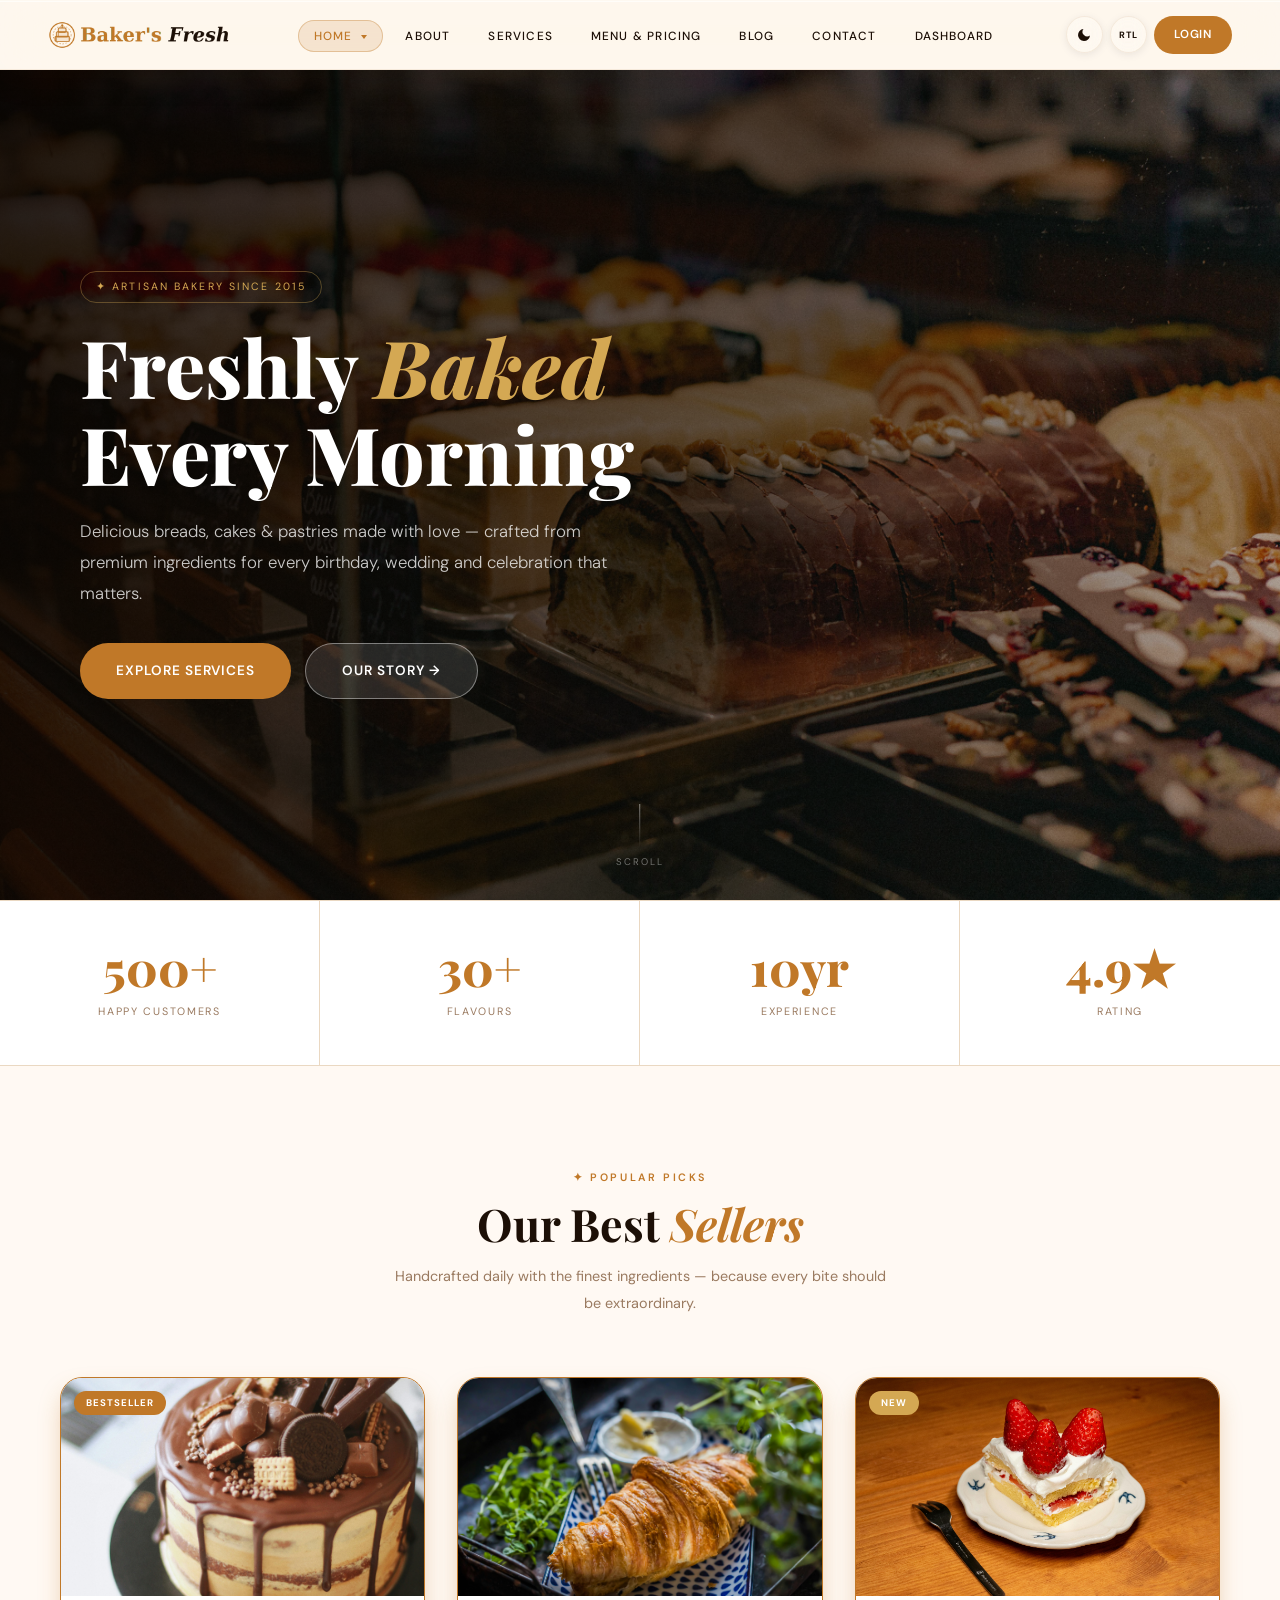
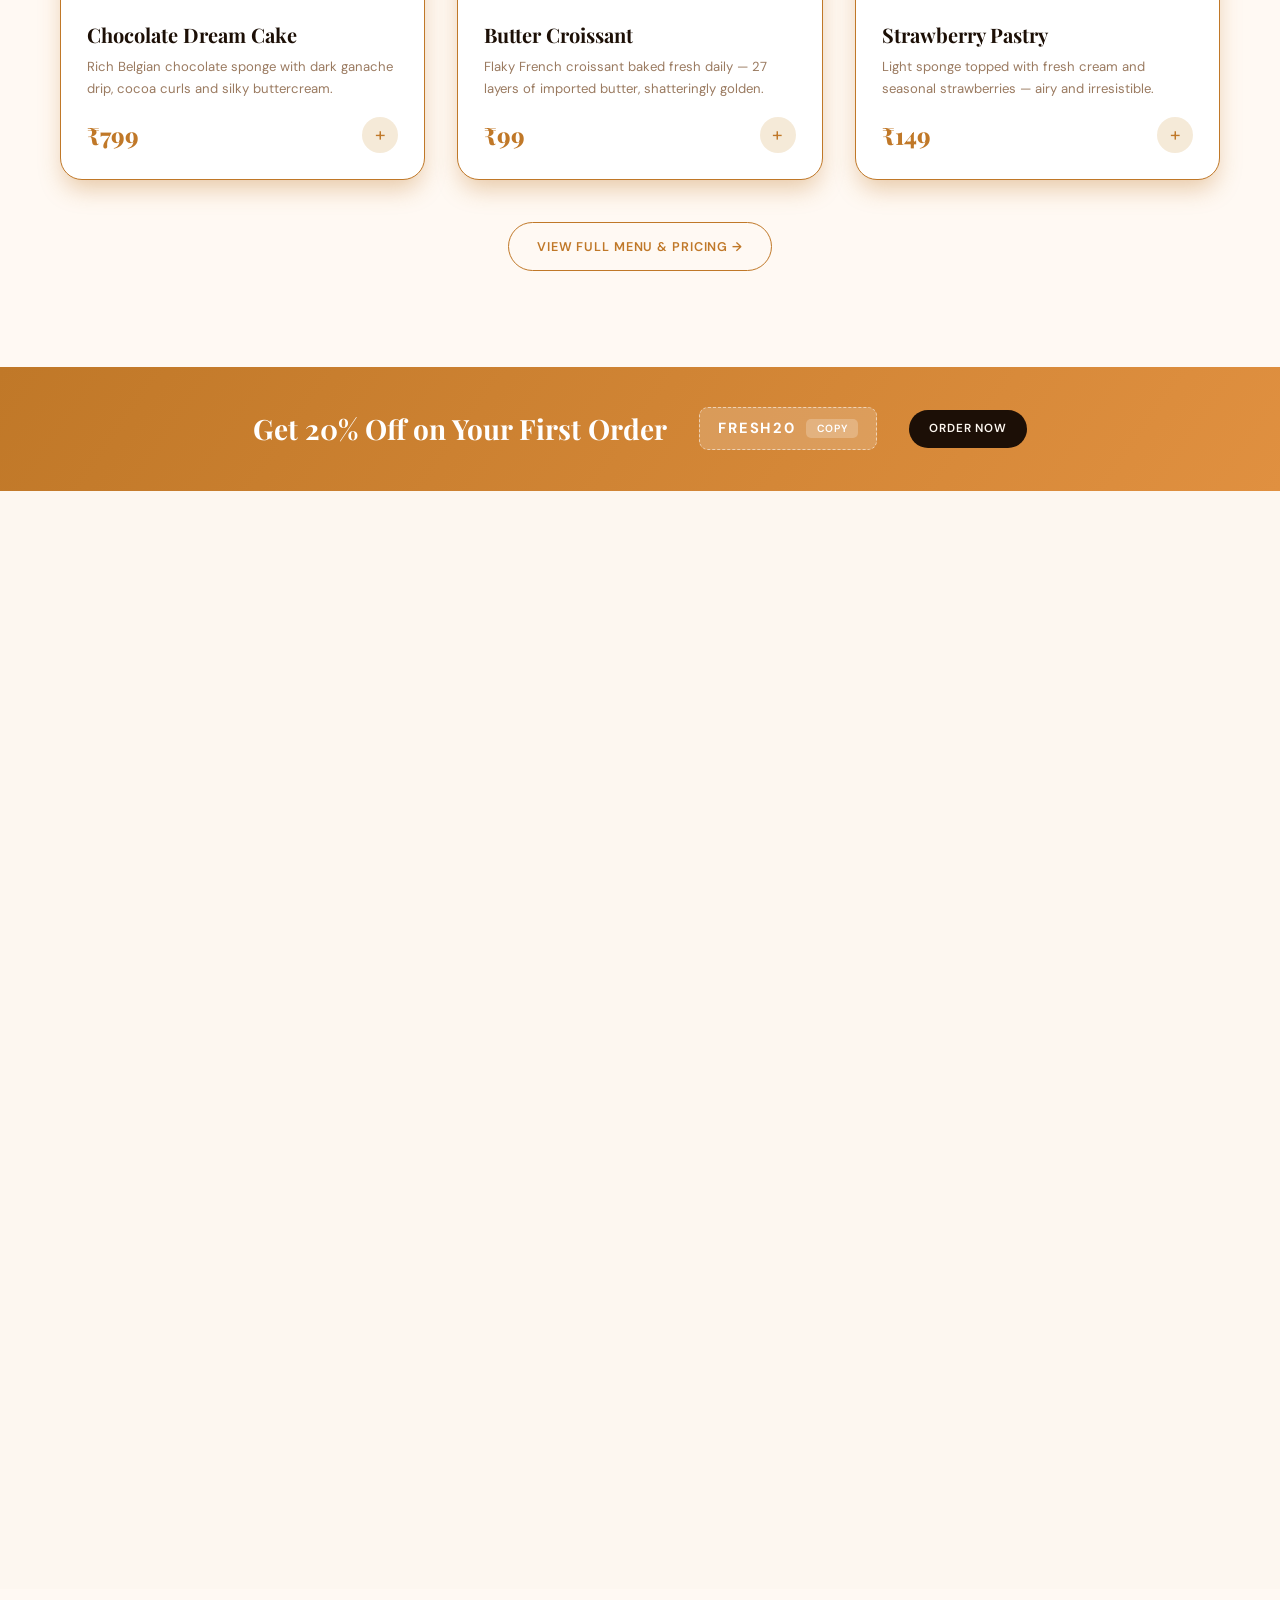
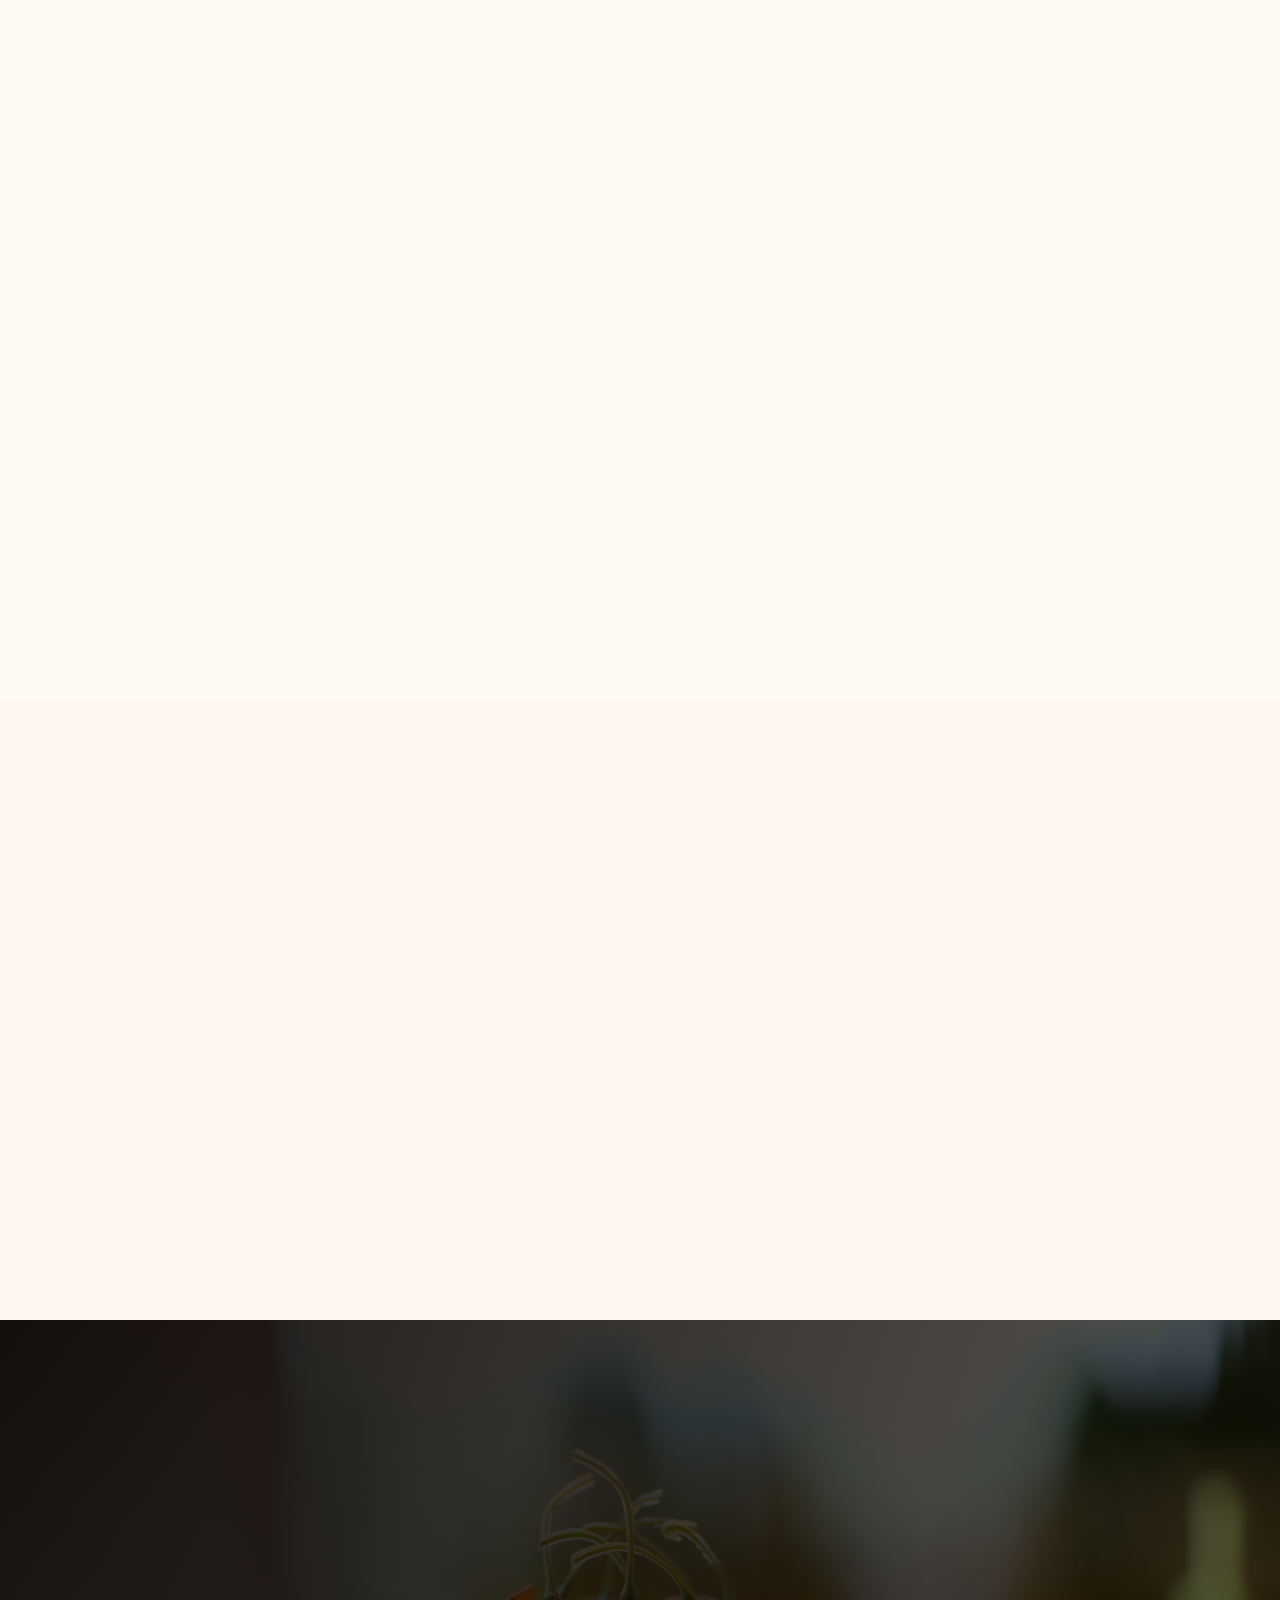
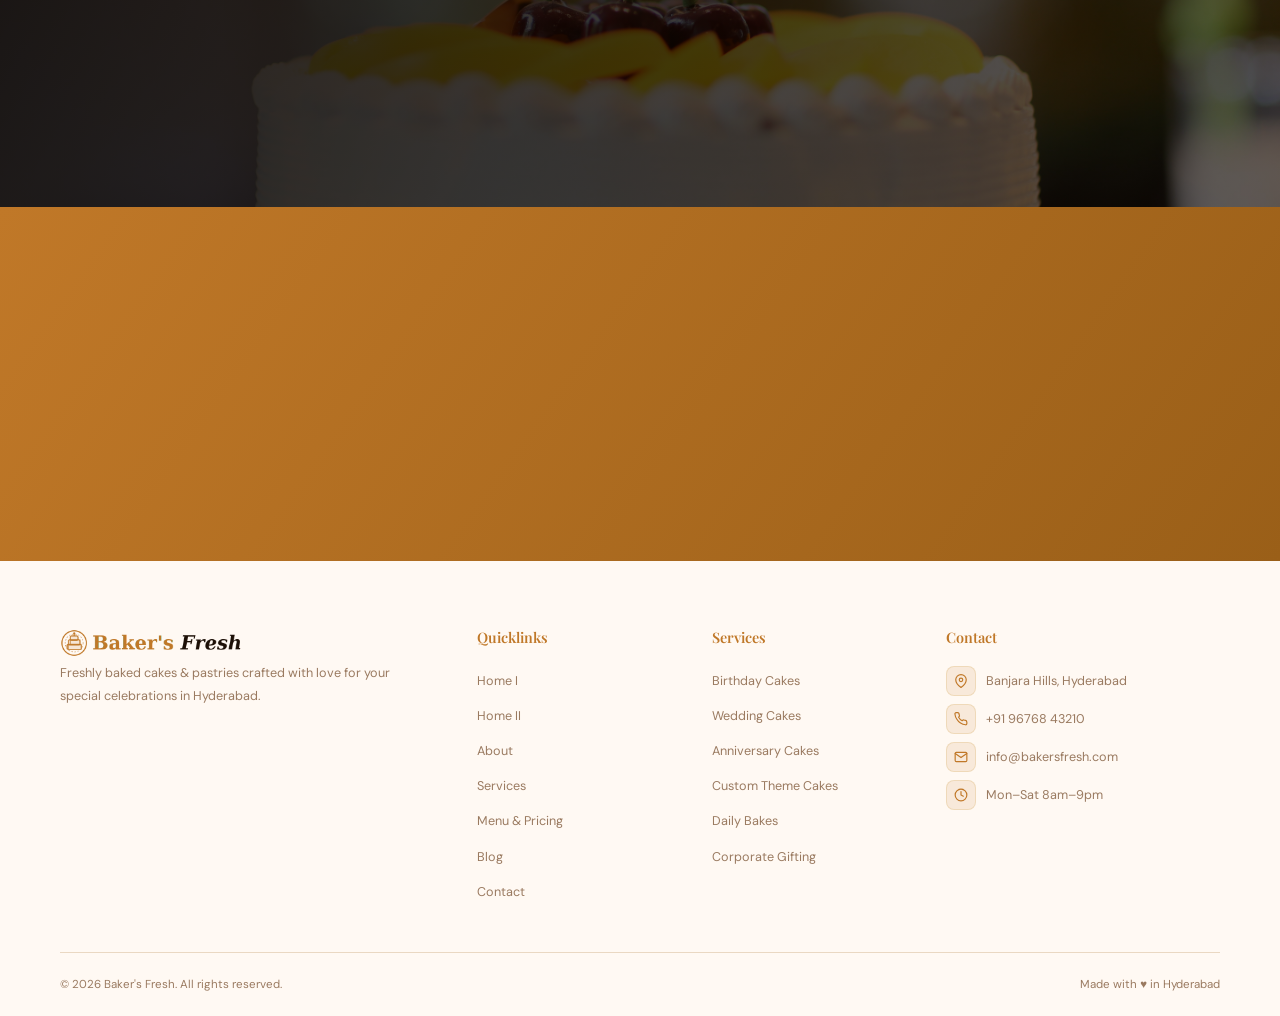
==== commit 74ec4a3f: "initial commit" ====
--- a/index.html
+++ b/index.html
@@ -1,24 +1,29 @@
 <!DOCTYPE html>
 <html lang="en" data-theme="light" dir="ltr">
 <head>
-  <meta charset="UTF-8"><meta name="viewport" content="width=device-width, initial-scale=1.0">
+  <meta charset="UTF-8">
+  <meta name="viewport" content="width=device-width, initial-scale=1.0">
   <title>Baker's Fresh — Home</title>
   <link rel="icon" type="image/svg+xml" href="favicon.svg">
-  <link rel="shortcut icon" href="favicon.svg"><link rel="apple-touch-icon" href="favicon.svg">
+  <link rel="shortcut icon" href="favicon.svg">
+  <link rel="apple-touch-icon" href="favicon.svg">
   <link rel="preconnect" href="https://fonts.googleapis.com">
   <link href="https://fonts.googleapis.com/css2?family=Playfair+Display:ital,wght@0,400;0,600;0,800;1,400;1,700&family=DM+Sans:wght@300;400;500;600&display=swap" rel="stylesheet">
   <link rel="stylesheet" href="css/global.css">
   <link rel="stylesheet" href="css/home1.css">
 </head>
-<body data-page="home1">
+<body>
 
 <nav id="nav">
-  <a class="logo" href="index.html">Baker's <span>Fresh</span></a>
+  <a class="logo" href="index.html">
+    <img src="Images/logo-light.png" alt="Baker's Fresh" class="logo-img logo-img--light">
+    <img src="Images/logo-dark.png"  alt="Baker's Fresh" class="logo-img logo-img--dark">
+  </a>
   <ul class="nav-links">
     <li class="has-drop">
-      <a href="index.html">Home <span class="drop-chevron"></span></a>
+      <a href="index.html" class="act">Home <span class="drop-chevron"></span></a>
       <div class="nav-dropdown">
-        <a class="dd-item" href="index.html">Home I</a>
+        <a class="dd-item act" href="index.html">Home I</a>
         <a class="dd-item" href="home2.html">Home II</a>
       </div>
     </li>
@@ -30,7 +35,18 @@
     <li><a href="dashboard.html">Dashboard</a></li>
   </ul>
   <div class="nav-r">
-    <button class="icon-btn" id="theme-btn" onclick="toggleTheme()" title="Dark / Light">🌙</button>
+    <button class="icon-btn" id="theme-btn" onclick="toggleTheme()" title="Dark / Light">
+      <svg id="icon-moon" xmlns="http://www.w3.org/2000/svg" width="16" height="16" viewBox="0 0 24 24" fill="currentColor" style="display:block">
+        <path d="M21 12.79A9 9 0 1 1 11.21 3 7 7 0 0 0 21 12.79z"/>
+      </svg>
+      <svg id="icon-sun" xmlns="http://www.w3.org/2000/svg" width="16" height="16" viewBox="0 0 24 24" fill="none" stroke="currentColor" stroke-width="2" stroke-linecap="round" stroke-linejoin="round" style="display:none">
+        <circle cx="12" cy="12" r="5"/>
+        <line x1="12" y1="1" x2="12" y2="3"/><line x1="12" y1="21" x2="12" y2="23"/>
+        <line x1="4.22" y1="4.22" x2="5.64" y2="5.64"/><line x1="18.36" y1="18.36" x2="19.78" y2="19.78"/>
+        <line x1="1" y1="12" x2="3" y2="12"/><line x1="21" y1="12" x2="23" y2="12"/>
+        <line x1="4.22" y1="19.78" x2="5.64" y2="18.36"/><line x1="18.36" y1="5.64" x2="19.78" y2="4.22"/>
+      </svg>
+    </button>
     <button class="rtl-btn" id="rtl-btn" onclick="toggleRTL()" title="RTL / LTR">RTL</button>
     <a href="login.html" class="btn btn-primary btn-sm">Login</a>
     <button class="ham" id="ham" onclick="toggleMob()"><span></span><span></span><span></span></button>
@@ -53,7 +69,7 @@
 </div>
 
 <div class="h1-sec">
-  <div class="h1-bg"><img src="Images/hero img.jpg"></div>
+  <div class="h1-bg"><img src="Images/hero img.jpg" alt="Hero"></div>
   <div class="h1-ov"></div>
   <div class="h1-cnt">
     <div class="eyebrow">✦ Artisan Bakery Since 2015</div>
@@ -74,6 +90,7 @@
   <div class="stat-item reveal rd3"><span class="stat-n">4.9★</span><span class="stat-l">Rating</span></div>
 </div>
 
+
 <section class="sec sec-alt">
   <div class="wrap">
     <div class="sec-head reveal">
@@ -82,13 +99,45 @@
       <p class="sec-sub">Handcrafted daily with the finest ingredients — because every bite should be extraordinary.</p>
     </div>
     <div class="pgrid">
-      <div class="pcard reveal"><div class="pcard-img"><img src="Images/chocolate.jpg" alt="Chocolate Cake"><span class="pbadge">Bestseller</span></div><div class="pcard-body"><div class="pcard-name">Chocolate Dream Cake</div><div class="pcard-desc">Rich Belgian chocolate sponge with dark ganache drip, cocoa curls and silky buttercream.</div><div class="pcard-foot"><span class="pprice">₹799</span><button class="padd">+</button></div></div></div>
-      <div class="pcard reveal rd1"><div class="pcard-img"><img src="Images/butter croissant.jpg" alt="Butter Croissant"></div><div class="pcard-body"><div class="pcard-name">Butter Croissant</div><div class="pcard-desc">Flaky French croissant baked fresh daily — 27 layers of imported butter, shatteringly golden.</div><div class="pcard-foot"><span class="pprice">₹99</span><button class="padd">+</button></div></div></div>
-      <div class="pcard reveal rd2"><div class="pcard-img"><img src="Images/strawberry.jpg" alt="Strawberry Pastry"><span class="pbadge gold">New</span></div><div class="pcard-body"><div class="pcard-name">Strawberry Pastry</div><div class="pcard-desc">Light sponge topped with fresh cream and seasonal strawberries — airy and irresistible.</div><div class="pcard-foot"><span class="pprice">₹149</span><button class="padd">+</button></div></div></div>
-    </div>
-    <div style="text-align:center;margin-top:42px"><a href="menu.html" class="btn btn-outline">View Full Menu &amp; Pricing →</a></div>
+      <div class="pcard reveal">
+        <div class="pcard-img">
+          <img src="Images/chocolate.jpg" alt="Chocolate Cake">
+          <span class="pbadge">Bestseller</span>
+        </div>
+        <div class="pcard-body">
+          <div class="pcard-name">Chocolate Dream Cake</div>
+          <div class="pcard-desc">Rich Belgian chocolate sponge with dark ganache drip, cocoa curls and silky buttercream.</div>
+          <div class="pcard-foot"><span class="pprice">₹799</span><button class="padd">+</button></div>
+        </div>
+      </div>
+      <div class="pcard reveal rd1">
+        <div class="pcard-img">
+          <img src="Images/butter croissant.jpg" alt="Butter Croissant">
+        </div>
+        <div class="pcard-body">
+          <div class="pcard-name">Butter Croissant</div>
+          <div class="pcard-desc">Flaky French croissant baked fresh daily — 27 layers of imported butter, shatteringly golden.</div>
+          <div class="pcard-foot"><span class="pprice">₹99</span><button class="padd">+</button></div>
+        </div>
+      </div>
+      <div class="pcard reveal rd2">
+        <div class="pcard-img">
+          <img src="Images/strawberry.jpg" alt="Strawberry Pastry">
+          <span class="pbadge gold">New</span>
+        </div>
+        <div class="pcard-body">
+          <div class="pcard-name">Strawberry Pastry</div>
+          <div class="pcard-desc">Light sponge topped with fresh cream and seasonal strawberries — airy and irresistible.</div>
+          <div class="pcard-foot"><span class="pprice">₹149</span><button class="padd">+</button></div>
+        </div>
+      </div>
+    </div>
+    <div style="text-align:center;margin-top:42px">
+      <a href="menu.html" class="btn btn-outline">View Full Menu &amp; Pricing →</a>
+    </div>
   </div>
 </section>
+
 
 <div class="promo">
   <div class="promo-txt">Get 20% Off on Your First Order</div>
@@ -108,11 +157,12 @@
     </div>
     <div class="theme-grid">
       <div class="tcake reveal"><img src="Images/birthday theme.jpg" alt="Birthday Cake" style="height:100%;min-height:380px"><div class="tcake-ov"><div class="tcake-name">Birthday Theme Cake</div><div class="tcake-desc">Custom cakes with vibrant, creative designs for all ages.</div><div class="tcake-price">Starting ₹1,499</div></div><div class="tcake-arr">→</div></div>
-      <div class="tcake reveal rd1"><img src="Images/wedding.jpg" alt="Wedding Cake" style="height:200%;min-height:180px"><div class="tcake-ov"><div class="tcake-name">Wedding Cake</div><div class="tcake-desc">Elegant multi-layer masterpieces crafted with love.</div><div class="tcake-price">Starting ₹4,999</div></div><div class="tcake-arr">→</div></div>
-      <div class="tcake reveal rd2"><img src="Images/anniversary.jpg" alt="Anniversary Cake" style="height:200%;min-height:180px"><div class="tcake-ov"><div class="tcake-name">Anniversary Cake</div><div class="tcake-desc">Romantic cakes to celebrate your love story.</div><div class="tcake-price">Starting ₹1,099</div></div><div class="tcake-arr">→</div></div>
+      <div class="tcake reveal rd1"><img src="Images/wedding.jpg" alt="Wedding Cake" style="height:100%;min-height:180px"><div class="tcake-ov"><div class="tcake-name">Wedding Cake</div><div class="tcake-desc">Elegant multi-layer masterpieces crafted with love.</div><div class="tcake-price">Starting ₹4,999</div></div><div class="tcake-arr">→</div></div>
+      <div class="tcake reveal rd2"><img src="Images/anniversary.jpg" alt="Anniversary Cake" style="height:100%;min-height:180px"><div class="tcake-ov"><div class="tcake-name">Anniversary Cake</div><div class="tcake-desc">Romantic cakes to celebrate your love story.</div><div class="tcake-price">Starting ₹1,099</div></div><div class="tcake-arr">→</div></div>
     </div>
   </div>
 </section>
+
 
 <section class="sec sec-alt">
   <div class="wrap">
@@ -122,16 +172,60 @@
       <p class="sec-sub">For birthdays, weddings and every special celebration — magic delivered on time, every time.</p>
     </div>
     <div class="feat-grid">
-      <div class="fcard reveal"><div class="ftitle">Premium Ingredients</div><div class="fdesc">Sourced from trusted farms — no artificial additives, pure wholesome goodness in every layer.</div></div>
-      <div class="fcard reveal rd1"><div class="ftitle">Artistic Custom Designs</div><div class="fdesc">Our artists turn your vision into edible art — from minimalist elegance to extravagant themes.</div></div>
-      <div class="fcard reveal rd2"><div class="ftitle">Precision Delivery</div><div class="fdesc">Logistics excellence means your cake arrives fresh, intact and exactly when you need it.</div></div>
+
+      <div class="fcard reveal">
+        <div class="fcard-inner">
+          <div class="ficon">
+            <svg xmlns="http://www.w3.org/2000/svg" width="32" height="32" viewBox="0 0 24 24" fill="none" stroke="#C07828" stroke-width="1.6" stroke-linecap="round" stroke-linejoin="round">
+              <path d="M2 22c1.25-1.25 2.5-3 2.5-5.5C4.5 11 8 7 13 6c4-.8 7 .5 8.5 2-1 4-4 7.5-8.5 8.5-2.4.5-4.5-.2-6-1.5"/>
+              <path d="M2 22s2-6 6-9"/>
+            </svg>
+          </div>
+          <div class="ftitle">Premium Ingredients</div>
+          <div class="fdesc">Sourced from trusted farms — no artificial additives, pure wholesome goodness in every layer.</div>
+        </div>
+      </div>
+
+      <div class="fcard reveal rd1">
+        <div class="fcard-inner">
+          <div class="ficon">
+            <svg xmlns="http://www.w3.org/2000/svg" width="32" height="32" viewBox="0 0 24 24" fill="none" stroke="#C07828" stroke-width="1.6" stroke-linecap="round" stroke-linejoin="round">
+              <circle cx="13.5" cy="6.5" r=".5" fill="#C07828"/>
+              <circle cx="17.5" cy="10.5" r=".5" fill="#C07828"/>
+              <circle cx="8.5"  cy="7.5"  r=".5" fill="#C07828"/>
+              <circle cx="6.5"  cy="12.5" r=".5" fill="#C07828"/>
+              <path d="M12 2C6.5 2 2 6.5 2 12s4.5 10 10 10c.926 0 1.648-.746 1.648-1.688 0-.437-.18-.835-.437-1.125-.29-.289-.438-.652-.438-1.125a1.64 1.64 0 0 1 1.668-1.668h1.996c3.051 0 5.555-2.503 5.555-5.554C21.965 6.012 17.461 2 12 2z"/>
+            </svg>
+          </div>
+          <div class="ftitle">Artistic Custom Designs</div>
+          <div class="fdesc">Our artists turn your vision into edible art — from minimalist elegance to extravagant themes.</div>
+        </div>
+      </div>
+
+      <div class="fcard reveal rd2">
+        <div class="fcard-inner">
+          <div class="ficon">
+            <svg xmlns="http://www.w3.org/2000/svg" width="32" height="32" viewBox="0 0 24 24" fill="none" stroke="#C07828" stroke-width="1.6" stroke-linecap="round" stroke-linejoin="round">
+              <path d="M12 22s8-4 8-10V5l-8-3-8 3v7c0 6 8 10 8 10z"/>
+              <polyline points="9 12 11 14 15 10"/>
+            </svg>
+          </div>
+          <div class="ftitle">Precision Delivery</div>
+          <div class="fdesc">Logistics excellence means your cake arrives fresh, intact and exactly when you need it.</div>
+        </div>
+      </div>
+
     </div>
   </div>
 </section>
 
+
 <section class="sec">
   <div class="wrap">
-    <div class="sec-head reveal"><div class="sec-tag">✦ Customer Love</div><h2 class="sec-title">What They <em>Say</em></h2></div>
+    <div class="sec-head reveal">
+      <div class="sec-tag">✦ Customer Love</div>
+      <h2 class="sec-title">What They <em>Say</em></h2>
+    </div>
     <div class="tgrid">
       <div class="tcard reveal"><div class="stars">★★★★★</div><div class="tquote">"The wedding cake was absolutely stunning. Every guest was amazed. Baker's Fresh turned our dream into reality — on time and flawlessly."</div><div class="tauthor"><img src="https://images.unsplash.com/photo-1494790108377-be9c29b29330?w=100&q=80" class="tav" alt="Priya" loading="lazy"><div><div class="tav-name">Priya Sharma</div><div class="tav-sub">Wedding Client, Hyderabad</div></div></div></div>
       <div class="tcard reveal rd1"><div class="stars">★★★★★</div><div class="tquote">"Ordered a Spider-Man cake for my son's birthday. The detail was incredible! He was speechless. Will always order from Baker's Fresh!"</div><div class="tauthor"><img src="https://images.unsplash.com/photo-1507003211169-0a1dd7228f2d?w=100&q=80" class="tav" alt="Rahul" loading="lazy"><div><div class="tav-name">Rahul Verma</div><div class="tav-sub">Birthday Order, Secunderabad</div></div></div></div>
@@ -140,29 +234,42 @@
   </div>
 </section>
 
+
 <div class="cta-fw">
-  <div class="cta-fw-bg"><img src="Images/cta-cake.jpg"></div>
+  <div class="cta-fw-bg"><img src="Images/cta-cake.jpg" alt="CTA"></div>
   <div class="cta-inner reveal">
     <span class="cta-tag">✦ Make It Memorable</span>
     <h2>Make Your Celebration <em>Sweeter</em></h2>
     <p>Where visual inspiration meets logistics excellence — for birthdays, weddings and every special moment crafted with love.</p>
-    <div class="cta-btns"><a href="contact.html" class="btn btn-primary btn-lg">Order Now</a><a href="contact.html" class="btn btn-ghost btn-lg">Contact Us</a></div>
-  </div>
-</div>
+    <div class="cta-btns">
+      <a href="contact.html" class="btn btn-primary btn-lg">Order Now</a>
+      <a href="contact.html" class="btn btn-ghost btn-lg">Contact Us</a>
+    </div>
+  </div>
+</div>
+
 
 <div class="nl">
   <div class="nl-inner reveal">
     <h2>Stay Sweet, <em>Stay Fresh</em></h2>
     <p>Exclusive offers, seasonal recipes &amp; new arrivals straight to your inbox.</p>
-    <div class="nl-form"><input type="email" placeholder="Enter your email address…"><button>Subscribe</button></div>
-  </div>
-</div>
+    <div class="nl-form">
+      <input type="email" placeholder="Enter your email address…">
+      <button>Subscribe</button>
+    </div>
+  </div>
+</div>
+
 
 <footer>
   <div class="wrap">
     <div class="foot-grid">
       <div class="foot-brand">
-        <a class="foot-logo" href="index.html">Baker's <span>Fresh</span></a>
+         <a class="logo" href="index.html">
+    <img src="Images/logo-light.png" alt="Baker's Fresh" class="logo-img logo-img--light">
+    <img src="Images/logo-dark.png"  alt="Baker's Fresh" class="logo-img logo-img--dark">
+  </a>
+        
         <p>Freshly baked cakes &amp; pastries crafted with love for your special celebrations in Hyderabad.</p>
       </div>
       <div class="foot-col"><h5>Quicklinks</h5><ul>
@@ -182,15 +289,61 @@
         <li><a href="service-detail.html">Daily Bakes</a></li>
         <li><a href="service-detail.html">Corporate Gifting</a></li>
       </ul></div>
-      <div class="foot-col"><h5>Contact</h5><ul>
-        <li><a><svg xmlns="http://www.w3.org/2000/svg" width="15" height="15" viewBox="0 0 24 24" fill="none" stroke="currentColor" stroke-width="2" stroke-linecap="round" stroke-linejoin="round" style="display:inline-block;vertical-align:middle;margin-right:8px;flex-shrink:0"><path d="M21 10c0 7-9 13-9 13s-9-6-9-13a9 9 0 0 1 18 0z"/><circle cx="12" cy="10" r="3"/></svg>Banjara Hills, Hyderabad</a></li>
-        <li><a><svg xmlns="http://www.w3.org/2000/svg" width="15" height="15" viewBox="0 0 24 24" fill="none" stroke="currentColor" stroke-width="2" stroke-linecap="round" stroke-linejoin="round" style="display:inline-block;vertical-align:middle;margin-right:8px;flex-shrink:0"><path d="M22 16.92v3a2 2 0 0 1-2.18 2 19.79 19.79 0 0 1-8.63-3.07A19.5 19.5 0 0 1 4.64 12a19.79 19.79 0 0 1-3.07-8.67A2 2 0 0 1 3.55 1.18h3a2 2 0 0 1 2 1.72c.127.96.361 1.903.7 2.81a2 2 0 0 1-.45 2.11L7.91 8.91a16 16 0 0 0 6.08 6.08l.91-.91a2 2 0 0 1 2.11-.45c.907.339 1.85.573 2.81.7a2 2 0 0 1 1.72 2.01z"/></svg>+91 96768 43210</a></li>
-        <li><a><svg xmlns="http://www.w3.org/2000/svg" width="15" height="15" viewBox="0 0 24 24" fill="none" stroke="currentColor" stroke-width="2" stroke-linecap="round" stroke-linejoin="round" style="display:inline-block;vertical-align:middle;margin-right:8px;flex-shrink:0"><path d="M4 4h16c1.1 0 2 .9 2 2v12c0 1.1-.9 2-2 2H4c-1.1 0-2-.9-2-2V6c0-1.1.9-2 2-2z"/><polyline points="22,6 12,13 2,6"/></svg>info@bakersfresh.com</a></li>
-        <li><a><svg xmlns="http://www.w3.org/2000/svg" width="15" height="15" viewBox="0 0 24 24" fill="none" stroke="currentColor" stroke-width="2" stroke-linecap="round" stroke-linejoin="round" style="display:inline-block;vertical-align:middle;margin-right:8px;flex-shrink:0"><circle cx="12" cy="12" r="10"/><polyline points="12 6 12 12 16 14"/></svg>Mon–Sat 8am–9pm</a></li>
-      </ul></div>
-    </div>
-    <div class="foot-bottom"><span>© 2026 Baker's Fresh. All rights reserved.</span><span>Made with ♥ in Hyderabad</span></div>
-  </div>
+      
+    <div class="foot-col">
+  <h5>Contact</h5>
+  <ul>
+    <li>
+      <a>
+        <span class="foot-icon">
+          <svg xmlns="http://www.w3.org/2000/svg" width="14" height="14" viewBox="0 0 24 24" fill="none" stroke="#C07828" stroke-width="2" stroke-linecap="round" stroke-linejoin="round">
+            <path d="M21 10c0 7-9 13-9 13s-9-6-9-13a9 9 0 0 1 18 0z"/>
+            <circle cx="12" cy="10" r="3"/>
+          </svg>
+        </span>
+        Banjara Hills, Hyderabad
+      </a>
+    </li>
+    <li>
+      <a>
+        <span class="foot-icon">
+          <svg xmlns="http://www.w3.org/2000/svg" width="14" height="14" viewBox="0 0 24 24" fill="none" stroke="#C07828" stroke-width="2" stroke-linecap="round" stroke-linejoin="round">
+            <path d="M22 16.92v3a2 2 0 0 1-2.18 2 19.79 19.79 0 0 1-8.63-3.07A19.5 19.5 0 0 1 4.64 12a19.79 19.79 0 0 1-3.07-8.67A2 2 0 0 1 3.55 1.18h3a2 2 0 0 1 2 1.72c.127.96.361 1.903.7 2.81a2 2 0 0 1-.45 2.11L7.91 8.91a16 16 0 0 0 6.08 6.08l.91-.91a2 2 0 0 1 2.11-.45c.907.339 1.85.573 2.81.7a2 2 0 0 1 1.72 2.01z"/>
+          </svg>
+        </span>
+        +91 96768 43210
+      </a>
+    </li>
+    <li>
+      <a>
+        <span class="foot-icon">
+          <svg xmlns="http://www.w3.org/2000/svg" width="14" height="14" viewBox="0 0 24 24" fill="none" stroke="#C07828" stroke-width="2" stroke-linecap="round" stroke-linejoin="round">
+            <path d="M4 4h16c1.1 0 2 .9 2 2v12c0 1.1-.9 2-2 2H4c-1.1 0-2-.9-2-2V6c0-1.1.9-2 2-2z"/>
+            <polyline points="22,6 12,13 2,6"/>
+          </svg>
+        </span>
+        info@bakersfresh.com
+      </a>
+    </li>
+    <li>
+      <a>
+        <span class="foot-icon">
+          <svg xmlns="http://www.w3.org/2000/svg" width="14" height="14" viewBox="0 0 24 24" fill="none" stroke="#C07828" stroke-width="2" stroke-linecap="round" stroke-linejoin="round">
+            <circle cx="12" cy="12" r="10"/>
+            <polyline points="12 6 12 12 16 14"/>
+          </svg>
+        </span>
+        Mon–Sat 8am–9pm
+      </a>
+    </li>
+  </ul>
+</div>
+</div>
+    <div class="foot-bottom">
+      <span>© 2026 Baker's Fresh. All rights reserved.</span>
+      <span>Made with ♥ in Hyderabad</span>
+    </div>
+  
 </footer>
 
 <script src="js/global.js"></script>
--- a/css/global.css
+++ b/css/global.css
@@ -37,7 +37,6 @@
   --glass-logo:   rgba(255,255,255,0.08);
 }
 
-/* ── RESET ── */
 *, *::before, *::after { box-sizing: border-box; margin: 0; padding: 0; }
 html { scroll-behavior: smooth; }
 body {
@@ -87,7 +86,7 @@
   text-decoration: none; white-space: nowrap;
 }
 .btn-primary { background: #C07828; color: #fff; }
-.btn-primary:hover { background: #9A5F18; transform: translateY(-2px); box-shadow: 0 8px 28px rgba(192,120,40,.38); }
+.btn-primary:hover { background: #C07828; transform: translateY(-2px); box-shadow: 0 8px 28px rgba(192,120,40,.38); }
 .btn-outline { background: transparent; border: 1.5px solid #C07828; color: #C07828; }
 .btn-outline:hover { background: #C07828; color: #fff; transform: translateY(-2px); }
 .btn-ghost { background: rgba(255,255,255,.12); border: 1.5px solid rgba(255,255,255,.4); color: #fff; backdrop-filter: blur(6px); }
@@ -97,19 +96,7 @@
 .btn-lg { padding: 15px 36px; font-size: .85rem; }
 .btn-sm { padding: 9px 20px; font-size: .73rem; }
 
-/* ══════════════════════════════════════════════════════════
-   NAV
-   Critical rules that make the dropdown work at ALL widths:
-   1. #nav             — overflow: visible (never clip children)
-   2. .nav-links       — overflow: visible
-   3. .nav-links li    — overflow: visible
-   4. .nav-dropdown    — pointer-events: auto ALWAYS (no toggling)
-                         visibility controls interaction blocking,
-                         NOT pointer-events
-   5. .has-drop li     — large padding-bottom to bridge hover gap
-   6. JS (global.js)   — mouseenter/leave + 250ms close timer
-                         (longer than the 200ms CSS transition)
-   ══════════════════════════════════════════════════════════ */
+/* ── NAV ── */
 #nav {
   position: fixed; top: 0; left: 0; right: 0; z-index: 1000;
   height: 70px;
@@ -122,7 +109,6 @@
   border-top: 1px solid rgba(255,255,255,.18);
   box-shadow: var(--glass-shadow);
   transition: background .4s ease, box-shadow .3s ease, border-color .4s ease;
-  /* RULE 1: never clip dropdown children */
   overflow: visible;
 }
 #nav.stuck {
@@ -130,190 +116,104 @@
   box-shadow: 0 12px 40px rgba(0,0,0,.14), 0 1px 0 rgba(255,255,255,.5) inset;
   border-bottom-color: rgba(192,120,40,.28);
 }
-
+.logo-img {
+  height: 36px;
+  width: auto;
+  display: block;
+}
+/* Show light logo by default, dark logo in dark mode */
+.logo-img--dark  { display: none; }
+[data-theme="dark"] .logo-img--light { display: none; }
+[data-theme="dark"] .logo-img--dark  { display: block; }
 .logo {
   font-family: 'Playfair Display', serif;
-  font-size: 1.52rem; font-weight: 800;
-  color: #C07828; letter-spacing: -.4px;
-  cursor: pointer; white-space: nowrap; flex-shrink: 0;
-  position: relative; z-index: 1;
-}
+  font-size: 1.52rem;
+  font-weight: 800;
+  color: #C07828;
+  letter-spacing: -.4px;
+  cursor: pointer;
+  white-space: nowrap;
+  flex-shrink: 0;
+  position: relative;
+  z-index: 1;
+ 
+
+}
+
+
 .logo span { font-style: italic; color: var(--text); }
 
-/* RULE 2 */
 .nav-links {
   display: flex; gap: 4px; align-items: center;
-  overflow: visible;
-  position: relative; z-index: 1001;
-}
-
+  overflow: visible; position: relative; z-index: 1001;
+}
 .nav-links a {
   font-size: .72rem; font-weight: 500;
   letter-spacing: .1em; text-transform: uppercase;
   color: var(--text);
-  position: relative;
-  padding: 7px 14px;
-  border-radius: 100px;
-  transition: color .22s, background .22s;
-  white-space: nowrap;
+  position: relative; padding: 7px 14px; border-radius: 100px;
+  transition: color .22s, background .22s; white-space: nowrap;
 }
 .nav-links a::before {
-  content: '';
-  position: absolute; inset: 0;
-  border-radius: 100px;
-  background: transparent;
-  border: 1px solid transparent;
-  transition: background .22s, border-color .22s;
-  pointer-events: none;
+  content: ''; position: absolute; inset: 0; border-radius: 100px;
+  background: transparent; border: 1px solid transparent;
+  transition: background .22s, border-color .22s; pointer-events: none;
 }
 .nav-links a:hover::before { background: rgba(192,120,40,.10); border-color: rgba(192,120,40,.22); }
 .nav-links a.act::before   { background: rgba(192,120,40,.15); border-color: rgba(192,120,40,.35); }
 .nav-links a:hover,
 .nav-links a.act { color: #C07828; }
-
-/* Underline dot for regular links */
 .nav-links a::after {
-  content: '';
-  position: absolute;
+  content: ''; position: absolute;
   bottom: 5px; left: 50%; transform: translateX(-50%);
   width: 0; height: 2px;
   background: #C07828; border-radius: 2px;
-  transition: width .25s cubic-bezier(.25,.8,.25,1);
-  pointer-events: none;
+  transition: width .25s cubic-bezier(.25,.8,.25,1); pointer-events: none;
 }
 .nav-links a.act::after   { width: 18px; }
 .nav-links a:hover::after { width: 18px; }
-
-/* RULE 3 */
-.nav-links li {
-  position: relative;
-  list-style: none;
-  overflow: visible;
-}
-
-/* ── HAS-DROP ── */
-.nav-links li.has-drop {
-  /*
-   * padding-bottom creates a LARGE invisible hit-area below the link text.
-   * Without this, moving the mouse downward toward the dropdown panel
-   * exits the <li> and fires mouseleave before the panel is reached.
-   * margin-bottom compensates so layout is unchanged.
-   */
-  padding-bottom: 22px;
-  margin-bottom: -22px;
-  z-index: 10;
-}
+.nav-links li { position: relative; list-style: none; overflow: visible; }
+.nav-links li.has-drop { padding-bottom: 22px; margin-bottom: -22px; z-index: 10; }
 .nav-links li.has-drop:hover,
 .nav-links li.has-drop.open { z-index: 1100; }
-
-/* No underline dot on the dropdown parent */
 .nav-links li.has-drop > a::after { display: none !important; }
 
-/* Chevron via a <span class="drop-chevron"> inside the <a> */
 .drop-chevron {
-  display: inline-block;
-  width: 0; height: 0;
-  border-left: 3.5px solid transparent;
-  border-right: 3.5px solid transparent;
+  display: inline-block; width: 0; height: 0;
+  border-left: 3.5px solid transparent; border-right: 3.5px solid transparent;
   border-top: 4.5px solid currentColor;
-  margin-inline-start: 5px;
-  vertical-align: middle;
-  transition: transform .25s;
-  pointer-events: none;
+  margin-inline-start: 5px; vertical-align: middle;
+  transition: transform .25s; pointer-events: none;
 }
 .nav-links li.has-drop:hover > a .drop-chevron,
 .nav-links li.has-drop.open  > a .drop-chevron { transform: rotate(180deg); }
 
-/* ── DROPDOWN PANEL ── */
 .nav-dropdown {
-  position: absolute;
-  /*
-   * top: 100% puts the panel flush at the bottom of the li.
-   * The li's padding-bottom (22px) means 100% includes that padding,
-   * so the panel actually appears 22px below the link text — perfect spacing.
-   */
-  top: 100%;
-  left: 50%;
+  position: absolute; top: 100%; left: 50%;
   transform: translateX(-50%) translateY(-8px);
-  min-width: 164px;
-  background: var(--surface);
-  border: 1px solid var(--border);
-  border-radius: 14px;
-  padding: 6px;
-  box-shadow: 0 16px 48px var(--shadow);
-  z-index: 2000;
-
-  /*
-   * RULE 4 — THE CRITICAL FIX:
-   * We NEVER set pointer-events: none here.
-   * visibility: hidden already blocks all interaction when closed.
-   * Setting pointer-events: none on top of that causes a race condition
-   * where fast mouse movement hits the panel during the opacity transition
-   * but the click/hover falls through because pointer-events is still none.
-   *
-   * By keeping pointer-events: auto at all times, the panel responds to
-   * mouse events the instant visibility switches to visible — no race.
-   */
-  pointer-events: auto;
-
-  /* Animate opacity + transform only. visibility switches instantly (no delay). */
-  opacity: 0;
-  visibility: hidden;
+  min-width: 164px; background: var(--surface);
+  border: 1px solid var(--border); border-radius: 14px; padding: 6px;
+  box-shadow: 0 16px 48px var(--shadow); z-index: 2000;
+  pointer-events: auto; opacity: 0; visibility: hidden;
   transition: opacity .18s ease, transform .18s ease;
-  /* visibility has NO transition — it switches instantly */
-}
-
-/*
- * Invisible upward bridge pseudo-element.
- * Extends 22px above the panel top edge, covering the gap between
- * the bottom of the link text and the top of the panel.
- * Keeps the mouse "inside" the hover zone during downward travel.
- */
+}
 .nav-dropdown::before {
-  content: '';
-  position: absolute;
-  bottom: 100%;
-  left: 0; right: 0;
-  height: 22px;
-  background: transparent;
-  /* pointer-events: auto so this area also catches mouse events */
-  pointer-events: auto;
-}
-
-/* OPEN STATE — JS .open class — works at every viewport width */
-.nav-links li.has-drop.open > .nav-dropdown {
-  opacity: 1;
-  visibility: visible;
-  transform: translateX(-50%) translateY(0);
-}
-
-/* OPEN STATE — CSS :hover — progressive enhancement */
+  content: ''; position: absolute; bottom: 100%; left: 0; right: 0;
+  height: 22px; background: transparent; pointer-events: auto;
+}
+.nav-links li.has-drop.open > .nav-dropdown,
 .nav-links li.has-drop:hover > .nav-dropdown {
-  opacity: 1;
-  visibility: visible;
-  transform: translateX(-50%) translateY(0);
-}
-
+  opacity: 1; visibility: visible; transform: translateX(-50%) translateY(0);
+}
 .dd-item {
-  display: block;
-  padding: 10px 16px;
-  border-radius: 9px;
-  font-size: .78rem; font-weight: 500;
-  letter-spacing: .08em; text-transform: uppercase;
-  color: var(--text2);
-  text-decoration: none;
-  white-space: nowrap;
-  cursor: pointer;
-  /* Above the panel z-index so clicks always register */
-  position: relative;
-  z-index: 2001;
-  transition: background .15s, color .15s;
-  /* No pointer-events toggle — always clickable when panel is visible */
+  display: block; padding: 10px 16px; border-radius: 9px;
+  font-size: .78rem; font-weight: 500; letter-spacing: .08em; text-transform: uppercase;
+  color: var(--text2); text-decoration: none; white-space: nowrap;
+  cursor: pointer; position: relative; z-index: 2001; transition: background .15s, color .15s;
 }
 .dd-item:hover { background: rgba(192,120,40,.10); color: #C07828; }
 .dd-item.act   { color: #C07828; font-weight: 600; }
 
-/* ── NAV RIGHT ── */
 .nav-r { display: flex; align-items: center; gap: 7px; flex-shrink: 0; }
 .icon-btn {
   width: 37px; height: 37px; border-radius: 50%;
@@ -344,19 +244,13 @@
 .ham:hover { background: rgba(192,120,40,.15); border-color: rgba(192,120,40,.3); }
 .ham span { display: block; width: 22px; height: 2px; background: var(--text); border-radius: 2px; transition: all .3s; }
 
-/* ── MOBILE NAV ── */
 .mob-nav {
-  display: none;
-  position: fixed; top: 70px; left: 8px; right: 8px;
-  border-radius: 18px;
-  background: var(--glass-mob);
-  backdrop-filter: var(--glass-blur);
-  -webkit-backdrop-filter: var(--glass-blur);
+  display: none; position: fixed; top: 70px; left: 8px; right: 8px;
+  border-radius: 18px; background: var(--glass-mob);
+  backdrop-filter: var(--glass-blur); -webkit-backdrop-filter: var(--glass-blur);
   border: 1px solid var(--glass-border);
   box-shadow: 0 16px 48px rgba(0,0,0,.18), 0 1px 0 rgba(255,255,255,.5) inset;
-  flex-direction: column; z-index: 999;
-  padding: 10px 20px 18px;
-  overflow: hidden;
+  flex-direction: column; z-index: 999; padding: 10px 20px 18px; overflow: hidden;
 }
 .mob-nav.open { display: flex; animation: mobIn .25s ease both; }
 @keyframes mobIn {
@@ -367,22 +261,19 @@
   font-size: .78rem; font-weight: 500; letter-spacing: .1em; text-transform: uppercase;
   color: var(--text2); padding: 13px 10px;
   border-bottom: 1px solid rgba(192,120,40,.12);
-  transition: color .2s, padding-left .2s;
-  border-radius: 8px; margin: 1px 0;
+  transition: color .2s, padding-left .2s; border-radius: 8px; margin: 1px 0;
 }
 .mob-nav a:last-child { border-bottom: none; }
 .mob-nav a:hover { color: #C07828; padding-left: 18px; background: rgba(192,120,40,.08); }
 .mob-nav a.act  { color: #C07828; }
 [dir="rtl"] .mob-nav a:hover { padding-left: 10px; padding-right: 18px; }
 
-/* ── MOBILE DROPDOWN TOGGLE ── */
 .mob-dd-wrap { display: flex; flex-direction: column; border-bottom: 1px solid var(--border); }
 .mob-dd-toggle {
   display: flex; align-items: center; justify-content: space-between;
-  width: 100%; background: none; border: none;
-  padding: 12px 10px;
-  font-family: 'DM Sans', sans-serif;
-  font-size: .8rem; font-weight: 500; letter-spacing: .1em; text-transform: uppercase;
+  width: 100%; background: none; border: none; padding: 12px 10px;
+  font-family: 'DM Sans', sans-serif; font-size: .8rem; font-weight: 500;
+  letter-spacing: .1em; text-transform: uppercase;
   color: var(--text2); cursor: pointer; text-align: start; transition: color .2s;
 }
 .mob-dd-toggle:hover { color: #C07828; }
@@ -392,46 +283,112 @@
 .mob-dropdown a { padding: 10px 10px 10px 26px; border: none; font-size: .76rem; color: var(--text2); transition: color .2s, padding-inline-start .2s; }
 .mob-dropdown a:hover { color: #C07828; padding-inline-start: 32px; }
 
-/* ── PAGE HERO ── */
-.ph { position: relative; height: 52vh; min-height: 360px; display: flex; align-items: flex-end; overflow: hidden; padding-bottom: 52px; }
-.ph-bg { position: absolute; inset: 0; background-size: cover; background-position: center; }
-.ph-bg::after { content: ''; position: absolute; inset: 0; background: linear-gradient(to top, rgba(10,4,0,.88) 0%, rgba(10,4,0,.35) 100%); }
-.ph-inner { position: relative; z-index: 2; padding: 0 60px; animation: slideUp .8s ease both; }
-.crumb { display: flex; align-items: center; gap: 8px; font-size: .66rem; color: rgba(255,255,255,.5); letter-spacing: .08em; margin-bottom: 12px; }
+
+.ph {
+  position: relative;
+  height: 75vh;
+  min-height: 600px;
+  display: flex;
+  align-items: center;
+  overflow: hidden;
+  padding-bottom: 64px;
+}
+.ph-bg {
+  position: absolute; inset: 0;
+  background-size: cover;
+  background-position: center;
+}
+.ph-bg::after {
+  content: ''; position: absolute; inset: 0;
+  background: linear-gradient(to top, rgba(10,4,0,.88) 0%, rgba(10,4,0,.30) 100%);
+}
+.ph-inner {
+  position: relative; z-index: 2;
+  padding: 0 60px;
+  animation: slideUp .8s ease both;
+}
+.crumb {
+  display: flex; align-items: center; gap: 8px;
+  font-size: .66rem; color: rgba(255,255,255,.5);
+  letter-spacing: .08em; margin-bottom: 12px;
+}
 .crumb .cl { cursor: pointer; transition: color .2s; }
 .crumb .cl:hover { color: rgba(255,255,255,.85); }
-.ph-title { font-family: 'Playfair Display', serif; font-size: clamp(2rem, 5vw, 3.5rem); font-weight: 800; color: #fff; line-height: 1.12; margin-bottom: 10px; }
+.ph-title {
+  font-family: 'Playfair Display', serif;
+  font-size: clamp(2.2rem, 5vw, 4rem);
+  font-weight: 800; color: #fff;
+  line-height: 1.1; margin-bottom: 12px;
+}
 .ph-title em { font-style: italic; color: #D4A853; }
-.ph-sub { font-size: .9rem; color: rgba(255,255,255,.7); max-width: 520px; line-height: 1.75; }
-
-/* ── STATS BAR ── */
-.stats-bar { display: grid; grid-template-columns: repeat(4,1fr); background: var(--surface); border-top: 1px solid var(--border); border-bottom: 1px solid var(--border); }
-.stat-item { padding: 36px 20px; text-align: center; border-right: 1px solid var(--border); transition: background .25s; cursor: default; }
+.ph-sub {
+  font-size: .92rem; color: rgba(255,255,255,.72);
+  max-width: 540px; line-height: 1.78;
+}
+
+.stats-bar {
+  display: grid; grid-template-columns: repeat(4,1fr);
+  background: var(--surface);
+  border-top: 1px solid var(--border);
+  border-bottom: 1px solid var(--border);
+}
+.stat-item {
+  padding: 36px 20px; text-align: center;
+  border-right: 1px solid var(--border);
+  transition: background .25s; cursor: default;
+}
 .stat-item:last-child { border-right: none; }
 .stat-item:hover { background: var(--surface2); }
-.stat-n { font-family: 'Playfair Display', serif; font-size: 2.7rem; font-weight: 800; color: #C07828; line-height: 1; display: block; margin-bottom: 5px; }
+.stat-n {
+  font-family: 'Playfair Display', serif;
+  font-size: 2.7rem; font-weight: 800; color: #C07828;
+  line-height: 1; display: block; margin-bottom: 5px;
+}
 .stat-l { font-size: .67rem; letter-spacing: .16em; text-transform: uppercase; color: var(--text3); }
 
-/* ── PROMO BAR ── */
-.promo { background: linear-gradient(125deg, #C07828 0%, #E09040 100%); padding: 32px 48px; display: flex; align-items: center; justify-content: center; gap: 26px; flex-wrap: wrap; text-align: center; position: relative; overflow: hidden; }
+
+.promo {
+  background: linear-gradient(125deg, #C07828 0%, #E09040 100%);
+  padding: 32px 48px; display: flex; align-items: center;
+  justify-content: center; gap: 26px; flex-wrap: wrap;
+  text-align: center; position: relative; overflow: hidden;
+}
 .promo-txt { font-family: 'Playfair Display', serif; font-size: 1.55rem; font-weight: 700; color: #fff; }
-.code-box { display: inline-flex; align-items: center; gap: 10px; background: rgba(255,255,255,.18); border: 1.5px dashed rgba(255,255,255,.55); padding: 8px 18px; border-radius: 9px; }
+.code-box {
+  display: inline-flex; align-items: center; gap: 10px;
+  background: rgba(255,255,255,.18); border: 1.5px dashed rgba(255,255,255,.55);
+  padding: 8px 18px; border-radius: 9px;
+}
 .code-box strong { font-size: .92rem; color: #fff; letter-spacing: .12em; }
-.code-copy { background: rgba(255,255,255,.22); border: none; color: #fff; padding: 3px 11px; border-radius: 5px; font-size: .65rem; font-weight: 600; cursor: pointer; transition: background .2s; text-transform: uppercase; letter-spacing: .06em; }
+.code-copy {
+  background: rgba(255,255,255,.22); border: none; color: #fff;
+  padding: 3px 11px; border-radius: 5px; font-size: .65rem; font-weight: 600;
+  cursor: pointer; transition: background .2s; text-transform: uppercase; letter-spacing: .06em;
+}
 .code-copy:hover { background: rgba(255,255,255,.4); }
 
-/* ── FEATURE CARDS ── */
 .feat-grid { display: grid; grid-template-columns: repeat(3,1fr); gap: 26px; }
-.fcard { padding: 36px 28px; border-radius: 22px; text-align: center; background: var(--surface); border: 1px solid var(--border); transition: all .38s; position: relative; overflow: hidden; }
-.fcard::after { content: ''; position: absolute; bottom: 0; left: 0; right: 0; height: 3px; background: linear-gradient(90deg,#C07828,#D4A853); transform: scaleX(0); transition: transform .38s; transform-origin: left; }
+.fcard {
+  padding: 36px 28px; border-radius: 22px; text-align: center;
+  background: var(--surface); border: 1px solid var(--border);
+  transition: all .38s; position: relative; overflow: hidden;
+}
+.fcard::after {
+  content: ''; position: absolute; bottom: 0; left: 0; right: 0; height: 3px;
+  background: linear-gradient(90deg,#C07828,#D4A853);
+  transform: scaleX(0); transition: transform .38s; transform-origin: left;
+}
 .fcard:hover { transform: translateY(-7px); box-shadow: var(--cshadow); }
 .fcard:hover::after { transform: scaleX(1); }
-.ficon { width: 60px; height: 60px; border-radius: 14px; background: var(--bg3); margin: 0 auto 18px; display: flex; align-items: center; justify-content: center; font-size: 1.7rem; transition: all .38s; }
+.ficon {
+  width: 60px; height: 60px; border-radius: 14px; background: var(--bg3);
+  margin: 0 auto 18px; display: flex; align-items: center; justify-content: center;
+  font-size: 1.7rem; transition: all .38s;
+}
 .fcard:hover .ficon { background: #C07828; transform: scale(1.12); }
 .ftitle { font-family: 'Playfair Display', serif; font-size: 1.15rem; font-weight: 600; color: var(--text); margin-bottom: 9px; }
-.fdesc { font-size: .82rem; color: var(--text3); line-height: 1.75; }
-
-/* ── CTA FULL WIDTH ── */
+.fdesc  { font-size: .82rem; color: var(--text3); line-height: 1.75; }
+
 .cta-fw { position: relative; min-height: 480px; display: flex; align-items: center; overflow: hidden; }
 .cta-fw-bg { position: absolute; inset: 0; background: url('Images/cta-cake.jpg') center/cover; }
 .cta-fw-bg::after { content: ''; position: absolute; inset: 0; background: linear-gradient(110deg,rgba(10,4,0,.93) 0%,rgba(10,4,0,.65) 100%); }
@@ -442,7 +399,6 @@
 .cta-inner p { font-size: .9rem; color: rgba(255,255,255,.72); line-height: 1.85; margin-bottom: 30px; max-width: 420px; }
 .cta-btns { display: flex; gap: 14px; flex-wrap: wrap; }
 
-/* ── NEWSLETTER ── */
 .nl { background: linear-gradient(125deg,#C07828 0%,#9A5F18 100%); padding: 76px 0; text-align: center; }
 .nl-inner { max-width: 540px; margin: 0 auto; padding: 0 24px; }
 .nl-inner h2 { font-family: 'Playfair Display', serif; font-size: 2.2rem; font-weight: 700; color: #fff; margin-bottom: 10px; }
@@ -454,19 +410,34 @@
 .nl-form button { padding: 0 24px; background: #C07828; border: none; color: #fff; font-size: .73rem; font-weight: 600; letter-spacing: .07em; text-transform: uppercase; cursor: pointer; transition: background .2s; white-space: nowrap; }
 .nl-form button:hover { background: #9A5F18; }
 
-/* ── FOOTER ── */
-footer { background: var(--bg2); color: rgba(255,255,255,.52); padding: 64px 0 26px; }
-.foot-grid { display: grid; grid-template-columns: 2fr 1fr 1fr 1.5fr; gap: 40px; margin-bottom: 48px; }
-.foot-logo { font-family: 'Playfair Display', serif; font-size: 1.48rem; font-weight: 800; color: #D4A853; display: inline-block; }
+footer { background: var(--bg2); padding: 64px 0 0; }
+.foot-grid { display: grid; grid-template-columns: 2fr 1fr 1fr 1.5fr; gap: 40px; padding-bottom: 48px; }
+.foot-logo { font-family: 'Playfair Display', serif; font-size: 1.48rem; font-weight: 800; color: #C07828; display: inline-block; margin-bottom: 14px; }
 .foot-logo span { font-style: italic; color: var(--text); }
-.foot-brand p { font-size: .79rem; line-height: 1.85; margin-top: 13px; color: var(--text3); }
-.foot-col h5 { font-family: 'Playfair Display', serif; font-size: .9rem; font-weight: 600; color: #D4A853; margin-bottom: 16px; }
+.foot-brand p { font-size: .79rem; line-height: 1.85; color: var(--text3); }
+.foot-col h5 { font-family: 'Playfair Display', serif; font-size: .9rem; font-weight: 600; color: #C07828; margin-bottom: 16px; }
 .foot-col ul { display: flex; flex-direction: column; gap: 8px; }
-.foot-col a { font-size: .79rem; color: var(--text3); transition: color .2s; }
-.foot-col a:hover { color: #D4A853; }
-.foot-bottom { border-top: 1px solid rgba(255,255,255,.08); padding-top: 22px; display: flex; justify-content: space-between; align-items: center; font-size: .72rem; color: rgba(255,255,255,.26); flex-wrap: wrap; gap: 8px; }
-
-/* ── ANIMATIONS ── */
+.foot-col a { font-size: .79rem; color: var(--text3); transition: color .2s; display: inline-flex; align-items: center; gap: 0; }
+.foot-col a:hover { color: #C07828; }
+.foot-icon {
+  width: 30px; height: 30px; border-radius: 8px;
+  background: rgba(192,120,40,.12); border: 1px solid rgba(212,168,83,.25);
+  display: inline-flex; align-items: center; justify-content: center;
+  flex-shrink: 0; margin-right: 10px;
+  transition: background .25s, border-color .25s, transform .25s;
+}
+.foot-col a:hover .foot-icon { background: #C07828; border-color: #C07828; transform: scale(1.1); }
+.foot-icon svg { stroke: #C07828; transition: stroke .25s; }
+.foot-col a:hover .foot-icon svg { stroke: #fff; }
+.foot-bottom {
+  display: flex; justify-content: space-between; align-items: center;
+  flex-wrap: wrap; gap: 8px; padding: 22px 0;
+  border-top: 1px solid var(--border); font-size: .72rem; color: var(--text3);
+}
+[data-theme="dark"] .foot-bottom { border-top-color: rgba(255,255,255,.10); color: rgba(255,255,255,.30); }
+
+
+
 @keyframes slideUp { from { opacity: 0; transform: translateY(32px); } to { opacity: 1; transform: none; } }
 @keyframes fadeIn  { from { opacity: 0; } to { opacity: 1; } }
 @keyframes sPulse  { 0%,100% { opacity:.5; transform:scaleY(1); } 50% { opacity:1; transform:scaleY(1.35); } }
@@ -478,48 +449,62 @@
 .rd3 { transition-delay: .3s; }
 .rd4 { transition-delay: .4s; }
 
-/* ── RTL ── */
 [dir="rtl"] .steps::before { transform: scaleX(-1); }
 [dir="rtl"] .val:hover     { transform: translateX(-4px); }
 [dir="rtl"] .feat-row:hover{ transform: translateX(-4px); }
 [dir="rtl"] .ci:hover      { transform: translateX(-5px); }
 
-/* ══════════════════════════════════════════
-   RESPONSIVE
-   ══════════════════════════════════════════ */
-
-/* Desktop ≥ 769px — always show desktop nav */
-@media (min-width: 769px) {
-  .ham        { display: none !important; }
-  .nav-links  { display: flex !important; }
-  .nav-r .btn { display: inline-flex !important; }
-  .rtl-btn    { display: flex !important; }
-}
-
-/* Large desktop ≥ 1280px */
+
+
+
 @media (min-width: 1280px) {
   #nav { padding: 0 52px; }
   .nav-links a { padding: 7px 16px; font-size: .74rem; }
   .wrap { padding: 0 64px; }
-}
-
-/* Medium desktop 1024px–1279px */
+
+  .ph            { height: 75vh; min-height: 600px; padding-bottom: 72px; }
+  .ph-title      { font-size: clamp(2.6rem, 5vw, 4.2rem); }
+  .ph-sub        { font-size: .95rem; max-width: 580px; }
+}
+
+
 @media (min-width: 1024px) and (max-width: 1279px) {
   #nav { padding: 0 32px; }
   .nav-links { gap: 0; }
   .nav-links a { padding: 7px 10px; font-size: .69rem; }
   .wrap { padding: 0 36px; }
-}
-
-/* Tablet-desktop 769px–1023px */
+
+  .ph            { height: 70vh; min-height: 540px; padding-bottom: 60px; }
+  .ph-inner      { padding: 0 40px; }
+  .ph-title      { font-size: clamp(2.2rem, 4.5vw, 3.6rem); }
+}
+
+
 @media (min-width: 769px) and (max-width: 1023px) {
-  #nav { padding: 0 24px; }
+  
+  #nav { padding: 0 22px; }
   .nav-links { gap: 0; }
   .nav-links a { padding: 6px 8px; font-size: .64rem; }
   .wrap { padding: 0 24px; }
-}
-
-/* Mobile ≤ 768px */
+  
+}
+
+@media (min-width: 640px) and (max-width: 1023px) {
+  .ph            { height: 65vh; min-height: 460px; padding-bottom: 52px; }
+  .ph-inner      { padding: 0 32px; }
+  .ph-title      { font-size: clamp(2rem, 5vw, 3rem); }
+  .ph-sub        { font-size: .88rem; max-width: 480px; }
+}
+
+
+@media (min-width: 769px) {
+  .ham        { display: none!important; }
+  .nav-links  { display: flex !important; }
+  .nav-r .btn { display: inline-flex !important; }
+  .rtl-btn    { display: flex !important; }
+}
+
+
 @media (max-width: 768px) {
   .nav-links { display: none !important; }
   .ham { display: flex !important; }
@@ -536,4 +521,69 @@
   .ph-inner { padding: 0 20px; }
   .cta-inner { padding: 40px 20px; }
   #nav { padding: 0 18px; }
+}
+
+
+@media (max-width: 639px) {
+  .ph            { height: 58vh; min-height: 380px; padding-bottom: 40px; }
+  .ph-title      { font-size: clamp(1.8rem, 7vw, 2.6rem); }
+  .ph-sub        { font-size: .82rem; max-width: 100%; }
+
+
+  .nl            { padding: 48px 0; }
+  .nl-inner      { padding: 0 20px; max-width: 100%; }
+  .nl-inner h2   { font-size: 1.6rem; }
+  .nl-inner p    { font-size: .82rem; margin-bottom: 20px; }
+  .nl-form {
+    display: flex;
+    flex-direction: row;
+    border-radius: 100px;
+    overflow: hidden;
+    background: #fff;
+    max-width: 100%;
+    margin: 0 auto;
+  }
+  .nl-form input {
+    flex: 1;
+    min-width: 0;
+    padding: 12px 16px;
+    font-size: .82rem;
+    border: none;
+    outline: none;
+    background: transparent;
+    color: #1C0F06;
+  }
+  .nl-form button {
+    padding: 0 18px;
+    font-size: .68rem;
+    white-space: nowrap;
+    background: #C07828;
+    border: none;
+    color: #fff;
+    font-weight: 600;
+    letter-spacing: .07em;
+    text-transform: uppercase;
+    cursor: pointer;
+  }
+
+ 
+  footer              { padding: 48px 0 0; }
+  .foot-grid          { grid-template-columns: 1fr; gap: 28px; text-align: center; }
+  .foot-brand         { display: flex; flex-direction: column; align-items: center; }
+  .foot-brand p       { text-align: center; }
+  .foot-col           { display: flex; flex-direction: column; align-items: center; }
+  .foot-col h5        { text-align: center; }
+  .foot-col ul        { align-items: center; }
+  .foot-col a         { text-align: center; }
+  .foot-bottom        { flex-direction: column; align-items: center; text-align: center; gap: 6px; }
+}
+
+
+@media (max-width: 400px) {
+  footer       { padding: 44px 0 0; }
+  .foot-grid   { gap: 20px; }
+  .foot-logo   { font-size: 1.25rem; }
+  .foot-col h5 { font-size: .82rem; margin-bottom: 12px; }
+  .foot-col a  { font-size: .75rem; }
+  .foot-bottom { font-size: .68rem; gap: 6px; padding: 16px 0; }
 }
--- a/css/home1.css
+++ b/css/home1.css
@@ -1,8 +1,4 @@
-/* ════════════════════════════════════════════════════════
-   Baker's Fresh — home1.css
-   ════════════════════════════════════════════════════════ */
-
-/* ── BASE STYLES ── */
+
 .h1-sec {
   position: relative;
   min-height: calc(100vh - 70px);
@@ -36,28 +32,42 @@
 .mob-nav a.act { color: #C07828; background: rgba(192,120,40,.10); padding-left: 18px; border-left: 2px solid #C07828; }
 [dir="rtl"] .mob-nav a.act { padding-left: 10px; padding-right: 18px; border-left: none; border-right: 2px solid #C07828; }
 
-/* ── PRODUCT CARDS ── */
-.pgrid { display: grid; grid-template-columns: repeat(3,1fr); gap: 26px; align-items: stretch; }
-.pcard { background: var(--surface); border-radius: 22px; overflow: hidden; border: 1px solid var(--border); transition: all .38s cubic-bezier(.25,.8,.25,1); cursor: pointer; display: flex; flex-direction: column; height: 100%; }
-.pcard:hover { transform: translateY(-10px); box-shadow: var(--cshadow); border-color: transparent; }
-.pcard-img { overflow: hidden; aspect-ratio: 4/3; position: relative; flex-shrink: 0; }
-.pcard-img img { width: 100%; height: 100%; transition: transform .55s; object-fit: cover; }
-.pcard:hover .pcard-img img { transform: scale(1.09); }
-.pbadge { position: absolute; top: 13px; inset-inline-start: 13px; background: #C07828; color: #fff; font-size: .6rem; font-weight: 700; letter-spacing: .1em; text-transform: uppercase; padding: 4px 12px; border-radius: 100px; }
+.pgrid { display: grid; grid-template-columns: repeat(3, 1fr); gap: 28px; align-items: stretch; }
+
+.pcard {
+  background: var(--surface); border-radius: 22px; overflow: hidden;
+  border: 1px solid #C07828; box-shadow:rgba(192,120,40,.38) 0px 12px 24px -4px; 
+  display: flex; flex-direction: column; height: 100%; cursor: pointer;
+  transition: transform .38s cubic-bezier(.25,.8,.25,1), box-shadow .38s cubic-bezier(.25,.8,.25,1);
+}
+.pcard:hover { transform: translateY(-10px); box-shadow: rgba(192,120,40,.48) 0px 16px 32px -4px; }
+.pcard-img { width: 100%; aspect-ratio: 4 / 3; overflow: hidden; position: relative; flex-shrink: 0; }
+.pcard-img img { width: 100%; height: 100%; object-fit: cover; object-position: center; display: block; transition: none; }
+.pcard:hover .pcard-img img { transform: none; }
+.pbadge {
+  position: absolute; top: 13px; inset-inline-start: 13px;
+  background: #C07828; color: #fff; font-size: .6rem; font-weight: 700;
+  letter-spacing: .1em; text-transform: uppercase; padding: 4px 12px;
+  border-radius: 100px; pointer-events: none;
+}
 .pbadge.gold { background: #D4A853; }
 .pcard-body { padding: 22px; display: flex; flex-direction: column; flex: 1; }
-.pcard-name { font-family: 'Playfair Display', serif; font-size: 1.15rem; font-weight: 700; color: var(--text); margin-bottom: 8px; line-height: 1.3; }
-.pcard-desc { font-size: .81rem; color: var(--text3); line-height: 1.7; flex: 1; margin-bottom: 18px; }
-.pcard-foot { display: flex; align-items: center; justify-content: space-between; margin-top: auto; padding-top: 14px; border-top: 1px solid var(--border); }
-.pprice { font-family: 'Playfair Display', serif; font-size: 1.38rem; font-weight: 800; color: #C07828; }
-.padd { width: 36px; height: 36px; border-radius: 50%; background: var(--bg3); border: none; font-size: 1.2rem; color: #C07828; display: flex; align-items: center; justify-content: center; cursor: pointer; transition: all .25s; }
+.pcard-name { font-family: 'Playfair Display', serif; font-size: 1.15rem; font-weight: 700; color: var(--text); line-height: 1.3; margin-bottom: 8px; }
+.pcard-desc { font-size: .82rem; color: var(--text3); line-height: 1.72; flex: 1; margin-bottom: 16px; }
+.pcard-foot { display: flex; align-items: center; justify-content: space-between; margin-top: auto; padding-top: 0; border-top: none; }
+.pprice { font-family: 'Playfair Display', serif; font-size: 1.38rem; font-weight: 800; color: #C07828; line-height: 1; }
+.padd {
+  width: 36px; height: 36px; border-radius: 50%; background: var(--bg3); border: none;
+  font-size: 1.2rem; color: #C07828; display: flex; align-items: center; justify-content: center;
+  cursor: pointer; flex-shrink: 0; transition: background .25s, color .25s, transform .25s;
+}
 .padd:hover { background: #C07828; color: #fff; transform: scale(1.18) rotate(90deg); }
 
-/* ── THEME CAKES ── */
+
 .theme-grid { display: grid; grid-template-columns: 1fr 1fr; grid-template-rows: 300px 300px; gap: 18px; }
 .tcake { position: relative; border-radius: 22px; overflow: hidden; cursor: pointer; }
 .tcake:first-child { grid-row: 1/3; }
-.tcake img { width: 100%; height: 100%; transition: transform .55s, opacity .4s; object-fit: cover; }
+.tcake img { width: 100%; height: 100%; transition: transform .55s, opacity .4s; object-fit: cover; border: 2px solid #C07828; border-radius: 22px; }
 .tcake:hover img { transform: scale(1.07); opacity: .72; }
 .tcake-ov { position: absolute; inset: 0; background: linear-gradient(to top,rgba(10,4,0,.88) 0%,transparent 58%); display: flex; flex-direction: column; justify-content: flex-end; padding: 24px; }
 .tcake-name { font-family: 'Playfair Display', serif; font-size: 1.32rem; font-weight: 700; color: #fff; margin-bottom: 4px; }
@@ -67,10 +77,38 @@
 .tcake-arr { position: absolute; top: 16px; inset-inline-end: 16px; width: 35px; height: 35px; border-radius: 50%; background: rgba(255,255,255,.14); backdrop-filter: blur(8px); display: flex; align-items: center; justify-content: center; color: #fff; transform: scale(0); transition: transform .3s; font-size: .95rem; }
 .tcake:hover .tcake-arr { transform: scale(1); }
 
-/* ── TESTIMONIALS ── */
+.feat-grid { display: grid; grid-template-columns: repeat(3, 1fr); gap: 26px; align-items: stretch; }
+.fcard {
+  background: var(--surface); border: 1px solid var(--border); border-radius: 22px;
+  overflow: hidden; position: relative; display: flex; flex-direction: column;
+  align-items: center; text-align: center; padding: 0;
+  box-shadow: rgba(192,120,40,.38) 0px 12px 24px -4px;
+  transition: transform .38s, box-shadow .38s; cursor: default;
+}
+.fcard::after {
+  content: ''; position: absolute; bottom: 0; left: 0; right: 0; height: 3px;
+  background: linear-gradient(90deg, #C07828, #D4A853);
+  transform: scaleX(0); transition: transform .38s; transform-origin: left;
+}
+.fcard:hover { transform: translateY(-8px); box-shadow: rgba(192,120,40,.48) 0px 16px 32px -4px; border-color: rgba(192,120,40,.4); }
+.fcard:hover::after { transform: scaleX(1); }
+.fcard-inner { padding: 40px 28px 36px; display: flex; flex-direction: column; align-items: center; flex: 1; }
+.ficon {
+  width: 72px; height: 72px; border-radius: 20px;
+  background: var(--bg3); border: 1.5px solid rgba(192,120,40,.22);
+  margin-bottom: 22px; display: flex; align-items: center; justify-content: center;
+  flex-shrink: 0; transition: background .38s, transform .38s, border-color .38s;
+}
+.fcard:hover .ficon { background: #C07828; transform: scale(1.1) rotate(-6deg); border-color: #C07828; }
+.ficon svg { transition: stroke .38s; }
+.fcard:hover .ficon svg { stroke: #fff; }
+.ftitle { font-family: 'Playfair Display', serif; font-size: 1.18rem; font-weight: 700; color: var(--text); margin-bottom: 12px; line-height: 1.25; }
+.fdesc { font-size: .83rem; color: var(--text3); line-height: 1.78; }
+
+
 .tgrid { display: grid; grid-template-columns: repeat(3,1fr); gap: 22px; }
-.tcard { padding: 28px; border-radius: 20px; background: var(--surface); border: 1px solid var(--border); transition: all .3s; }
-.tcard:hover { transform: translateY(-5px); box-shadow: var(--cshadow); }
+.tcard { padding: 28px; border-radius: 20px; background: var(--surface); border: 1px solid var(--border); box-shadow: rgba(192,120,40,.38) 0px 12px 24px -4px; transition: all .3s; }
+.tcard:hover { transform: translateY(-5px); box-shadow: rgba(192,120,40,.38) 0px 12px 24px -4px; }
 .stars { color: #D4A853; font-size: .95rem; letter-spacing: 2px; margin-bottom: 13px; }
 .tquote { font-size: .87rem; color: var(--text2); line-height: 1.85; font-style: italic; margin-bottom: 18px; }
 .tauthor { display: flex; align-items: center; gap: 11px; }
@@ -79,7 +117,7 @@
 .tav-name { font-size: .83rem; font-weight: 600; color: var(--text); }
 .tav-sub { font-size: .7rem; color: var(--text3); }
 
-/* ── CTA ── */
+
 .cta-inner { position: relative; z-index: 2; padding: 80px 60px; text-align: center; margin-inline: auto; max-width: 680px; width: 100%; }
 .cta-inner .cta-tag { display: block; margin-bottom: 14px; }
 .cta-inner h2 { font-family: 'Playfair Display', serif; font-size: clamp(1.9rem,3.5vw,2.8rem); font-weight: 800; color: #fff; margin-bottom: 16px; line-height: 1.18; }
@@ -87,19 +125,85 @@
 .cta-inner p { font-size: .92rem; color: rgba(255,255,255,.75); line-height: 1.85; max-width: 480px; margin-inline: auto; margin-bottom: 32px; }
 .cta-btns { display: flex; gap: 14px; flex-wrap: wrap; justify-content: center; }
 
-/* ── FOOTER ── */
+
 footer { background: var(--bg2); padding: 64px 0 0; }
-.foot-grid { display: grid; grid-template-columns: 2fr 1fr 1fr 1.5fr; gap: 40px; padding-bottom: 48px; }
-.foot-logo { font-family: 'Playfair Display', serif; font-size: 1.48rem; font-weight: 800; color: #D4A853; display: inline-block; margin-bottom: 14px; }
+ 
+.foot-grid {
+  display: grid;
+  grid-template-columns: 2fr 1fr 1fr 1.5fr;
+  gap: 40px;
+  padding-bottom: 48px;
+}
+ 
+.foot-logo {
+  font-family: 'Playfair Display', serif;
+  font-size: 1.48rem; font-weight: 800;
+  color: #C07828; display: inline-block; margin-bottom: 14px;
+}
 .foot-logo span { font-style: italic; color: var(--text); }
 .foot-brand p { font-size: .79rem; line-height: 1.85; color: var(--text3); }
-.foot-col h5 { font-family: 'Playfair Display', serif; font-size: .9rem; font-weight: 600; color: #D4A853; margin-bottom: 16px; }
+ 
+.foot-col h5 {
+  font-family: 'Playfair Display', serif;
+  font-size: .9rem; font-weight: 600;
+  color: #C07828; margin-bottom: 16px;
+}
 .foot-col ul { display: flex; flex-direction: column; gap: 8px; }
-.foot-col a { font-size: .79rem; color: var(--text3); transition: color .2s; }
-.foot-col a:hover { color: #D4A853; }
-.foot-bottom { display: flex; justify-content: space-between; align-items: center; flex-wrap: wrap; gap: 8px; padding: 22px 0; border-top: 1px solid var(--border); font-size: .72rem; color: var(--text3); }
+ 
+
+.foot-col a {
+  font-size: .79rem; color: var(--text3);
+  transition: color .2s;
+  display: inline-flex; align-items: center; gap: 0;
+}
+.foot-col a:hover { color: #C07828; }
+ 
+
+.foot-icon {
+  width: 30px; height: 30px; border-radius: 8px;
+  background: rgba(192,120,40,.12);
+  border: 1px solid rgba(212,168,83,.25);
+  display: inline-flex; align-items: center; justify-content: center;
+  flex-shrink: 0; margin-right: 10px;
+  transition: background .25s, border-color .25s, transform .25s;
+}
+.foot-col a:hover .foot-icon {
+  background: #C07828;
+  border-color: #C07828;
+  transform: scale(1.1);
+}
+.foot-icon svg { stroke: #C07828; transition: stroke .25s; }
+.foot-col a:hover .foot-icon svg { stroke: #fff; }
+ 
+.foot-bottom {
+  display: flex; justify-content: space-between; align-items: center;
+  flex-wrap: wrap; gap: 8px; padding: 22px 0;
+  border-top: 1px solid var(--border); font-size: .72rem; color: var(--text3);
+}
 [data-theme="dark"] .foot-bottom { border-top-color: rgba(255,255,255,.10); color: rgba(255,255,255,.30); }
 
+
+
+
+
+
+
+
+
+
+
+
+
+
+
+
+
+
+
+
+
+
+ 
 
 /* ════════════════════════════════════════════════════════
    1. LARGE DESKTOP ≥ 1280px
@@ -114,10 +218,10 @@
   .h1-cnt { max-width: 760px; padding: 0 80px; }
   .h1-cnt h1 { font-size: 5rem; }
   .h1-cnt p { font-size: 1.05rem; max-width: 540px; }
-  .stat-n    { font-size: 3rem; }
+  .stat-n { font-size: 3rem; }
   .stat-item { padding: 42px 24px; }
   .pgrid { gap: 32px; }
-  .pcard-img { aspect-ratio: 5/3; }
+  .pcard-img { aspect-ratio: 5 / 3; }
   .pcard-name { font-size: 1.25rem; }
   .pcard-body { padding: 26px; }
   .pprice { font-size: 1.5rem; }
@@ -127,8 +231,9 @@
   .tcake-name { font-size: 1.45rem; }
   .tcake:first-child .tcake-name { font-size: 2rem; }
   .feat-grid { gap: 32px; }
-  .fcard { padding: 44px 34px; }
-  .ficon { width: 68px; height: 68px; font-size: 1.9rem; }
+  .fcard-inner { padding: 48px 34px 42px; }
+  .ficon { width: 80px; height: 80px; border-radius: 22px; margin-bottom: 26px; }
+  .ftitle { font-size: 1.28rem; }
   .tgrid { gap: 28px; }
   .tcard { padding: 34px; }
   .tquote { font-size: .91rem; }
@@ -136,11 +241,10 @@
   .nl-inner h2 { font-size: 2.6rem; }
   .nl-form { max-width: 480px; }
   .cta-inner { padding: 96px 80px; max-width: 700px; }
-  .foot-grid { grid-template-columns: 2fr 1fr 1fr 1.5fr; gap: 52px; }
+  .foot-grid { gap: 52px; }
   .foot-logo { font-size: 1.65rem; }
   [dir="rtl"] .h1-cnt { padding-inline-end: 80px; }
 }
-
 
 /* ════════════════════════════════════════════════════════
    2. LAPTOP 1024px – 1279px
@@ -155,7 +259,7 @@
   .h1-cnt { padding: 0 52px; max-width: 620px; }
   .h1-cnt h1 { font-size: clamp(2.6rem,4.5vw,4rem); }
   .h1-cnt p { font-size: .95rem; }
-  .stat-n    { font-size: 2.5rem; }
+  .stat-n { font-size: 2.5rem; }
   .stat-item { padding: 32px 18px; }
   .pgrid { gap: 20px; }
   .pcard-body { padding: 18px; }
@@ -167,17 +271,17 @@
   .theme-grid { grid-template-rows: 270px 270px; gap: 16px; }
   .tcake:first-child .tcake-name { font-size: 1.65rem; }
   .feat-grid { gap: 22px; }
-  .fcard { padding: 32px 24px; }
+  .fcard-inner { padding: 34px 24px 30px; }
+  .ficon { width: 64px; height: 64px; }
   .tgrid { gap: 18px; }
   .tcard { padding: 24px 20px; }
   .tquote { font-size: .84rem; }
   .nl-inner h2 { font-size: 2.1rem; }
   .nl-form { max-width: 420px; }
   .cta-inner { padding: 72px 52px; }
-  .foot-grid { grid-template-columns: 2fr 1fr 1fr 1.5fr; gap: 36px; }
+  .foot-grid { gap: 36px; }
   [dir="rtl"] .h1-cnt { padding-inline-end: 52px; }
 }
-
 
 /* ════════════════════════════════════════════════════════
    3. TABLET 640px – 1023px
@@ -191,25 +295,25 @@
   .sec { padding: 68px 0; }
   .sec-head { margin-bottom: 44px; }
   .sec-title { font-size: clamp(1.7rem,3.2vw,2.3rem); }
-  .sec-sub   { font-size: .87rem; }
-  .h1-sec { min-height: calc(100svh - 70px); height: calc(100svh - 70px); align-items: flex-end; padding-bottom: 52px; }
+  .sec-sub { font-size: .87rem; }
+  .h1-sec { min-height: calc(100svh - 70px); height: calc(100svh - 70px); align-items: center; padding-bottom: 52px; }
   .h1-ov { background: linear-gradient(to top,rgba(10,4,0,.90) 0%,rgba(10,4,0,.50) 60%,rgba(10,4,0,.18) 100%); }
   .h1-cnt { padding: 0 26px; max-width: 560px; }
   .h1-cnt h1 { font-size: clamp(2.2rem,5.5vw,3.4rem); margin-bottom: 16px; }
-  .h1-cnt p  { font-size: .91rem; margin-bottom: 28px; max-width: 100%; }
-  .h1-btns   { gap: 12px; }
+  .h1-cnt p { font-size: .91rem; margin-bottom: 28px; max-width: 100%; }
+  .h1-btns { gap: 12px; }
   .scroll-hint { display: none; }
   .stats-bar { grid-template-columns: repeat(2,1fr); }
   .stat-item { border-right: none !important; border-bottom: 1px solid var(--border); padding: 26px 16px; }
-  .stat-item:nth-child(odd)  { border-right: 1px solid var(--border) !important; }
+  .stat-item:nth-child(odd) { border-right: 1px solid var(--border) !important; }
   .stat-item:nth-last-child(-n+2) { border-bottom: none; }
   .stat-n { font-size: 2.2rem; }
   .pgrid { grid-template-columns: repeat(2,1fr); gap: 20px; }
-  .pgrid .pcard:nth-child(3) { grid-column: 1/-1; max-width: 420px; justify-self: center; }
-  .pcard-img { aspect-ratio: 16/9; }
+  .pgrid .pcard:nth-child(3) { grid-column: 1 / -1; max-width: 420px; justify-self: center; }
+  .pcard-img { aspect-ratio: 16 / 9; }
   .pcard-body { padding: 18px; }
   .pcard-name { font-size: 1.05rem; }
-  .pprice { font-size: 1.25rem; }
+  .pprice { font-size: 1.2rem; }
   .promo { flex-direction: column; gap: 16px; padding: 26px 22px; text-align: center; }
   .promo-txt { font-size: 1.2rem; }
   .theme-grid { grid-template-columns: 1fr; grid-template-rows: 280px 220px 220px; gap: 16px; }
@@ -217,10 +321,10 @@
   .tcake-arr { transform: scale(1); }
   .sec .wrap > div[style*="justify-content:space-between"] { flex-direction: row; align-items: flex-end; }
   .feat-grid { grid-template-columns: 1fr 1fr; gap: 16px; }
-  .fcard:last-child:nth-child(odd) { grid-column: 1/-1; max-width: 420px; margin: 0 auto; }
-  .fcard { padding: 28px 22px; }
-  .ficon { width: 52px; height: 52px; font-size: 1.45rem; }
-  .ftitle { min-height: auto; }
+  .fcard:last-child:nth-child(odd) { grid-column: 1/-1; max-width: 380px; margin: 0 auto; }
+  .fcard-inner { padding: 30px 22px 26px; }
+  .ficon { width: 60px; height: 60px; border-radius: 16px; margin-bottom: 18px; }
+  .ftitle { font-size: 1.08rem; }
   .tgrid { grid-template-columns: repeat(2,1fr); gap: 18px; }
   .tgrid .tcard:nth-child(3) { grid-column: 1/-1; max-width: 500px; justify-self: center; }
   .tcard { padding: 24px 20px; }
@@ -230,32 +334,21 @@
   .cta-inner h2 { font-size: clamp(1.6rem,4vw,2.4rem); }
   .nl { padding: 60px 0; }
   .nl-inner h2 { font-size: 1.85rem; }
-  .nl-inner p  { font-size: .86rem; }
+  .nl-inner p { font-size: .86rem; }
   .nl-form { max-width: 360px; }
   .foot-grid { grid-template-columns: 1fr 1fr; gap: 28px; }
   .foot-brand { grid-column: 1/-1; }
   [dir="rtl"] .h1-cnt { padding-inline-end: 26px; }
 }
 
-
 /* ════════════════════════════════════════════════════════
    4. MOBILE < 640px
    ════════════════════════════════════════════════════════ */
 @media (max-width: 639px) {
-
-  /* CRITICAL — force all .reveal elements visible on mobile */
-  .reveal,
-  .reveal.rd1,
-  .reveal.rd2,
-  .reveal.rd3,
-  .reveal.rd4 {
-    opacity: 1 !important;
-    transform: none !important;
-    transition: none !important;
-    transition-delay: 0s !important;
+  .reveal, .reveal.rd1, .reveal.rd2, .reveal.rd3, .reveal.rd4 {
+    opacity: 1 !important; transform: none !important;
+    transition: none !important; transition-delay: 0s !important;
   }
-
-  /* nav */
   #nav { padding: 0 16px; height: 62px; }
   body { padding-top: 62px; }
   .mob-nav { top: 62px; left: 6px; right: 6px; }
@@ -268,114 +361,86 @@
   .mob-nav { padding: 8px 14px 16px; }
   .mob-nav a { padding: 11px 8px; font-size: .75rem; }
   .mob-dd-toggle { font-size: .75rem; padding: 11px 8px; }
-
-  /* layout */
   .wrap { padding: 0 16px; }
-  .sec  { padding: 48px 0; }
+  .sec { padding: 48px 0; }
   .sec-head { margin-bottom: 32px; }
   .sec-title { font-size: clamp(1.45rem,6.5vw,1.9rem); }
-  .sec-sub   { font-size: .83rem; }
-  .sec-tag   { font-size: .62rem; }
-
-  /* buttons */
-  .btn    { padding: 11px 22px; font-size: .73rem; }
+  .sec-sub { font-size: .83rem; }
+  .sec-tag { font-size: .62rem; }
+  .btn { padding: 11px 22px; font-size: .73rem; }
   .btn-lg { padding: 13px 26px; font-size: .77rem; }
-  .btn-sm { padding: 8px 16px;  font-size: .68rem; }
-
-  /* hero */
-  .h1-sec { min-height: calc(100svh - 62px); height: calc(100svh - 62px); align-items: flex-end; padding-bottom: 44px; overflow: hidden; }
+  .btn-sm { padding: 8px 16px; font-size: .68rem; }
+  .h1-sec { min-height: calc(100svh - 62px); height: calc(100svh - 62px); align-items: center; padding-bottom: 0; overflow: hidden; }
   .h1-ov { background: linear-gradient(to top,rgba(10,4,0,.92) 0%,rgba(10,4,0,.55) 60%,rgba(10,4,0,.18) 100%); }
-  .h1-cnt { width: 100%; max-width: 100%; padding: 0 16px; box-sizing: border-box; }
+  .h1-cnt { width: 100%; max-width: 100%; padding: 0 16px; box-sizing: border-box; text-align: center; }
   .h1-cnt h1 { font-size: clamp(1.85rem,9vw,2.8rem); line-height: 1.1; margin-bottom: 12px; }
-  .h1-cnt p  { font-size: .85rem; line-height: 1.75; margin-bottom: 24px; max-width: 100%; }
-  .eyebrow   { font-size: .58rem; padding: 5px 12px; margin-bottom: 14px; letter-spacing: .14em; max-width: 100%; }
-  .h1-btns   { flex-direction: column; gap: 10px; width: 100%; }
+  .h1-cnt p { font-size: .85rem; line-height: 1.75; margin-bottom: 24px; max-width: 100%; text-align: center; }
+  .eyebrow { font-size: .58rem; padding: 5px 12px; margin-bottom: 14px; letter-spacing: .14em; max-width: 100%; justify-content: center; }
+  .h1-btns { flex-direction: column; gap: 10px; width: 100%; }
   .h1-btns .btn { width: 100%; justify-content: center; text-align: center; box-sizing: border-box; }
   .scroll-hint { display: none; }
-
-  /* stats */
   .stats-bar { grid-template-columns: 1fr 1fr; }
   .stat-item { padding: 20px 12px; border-right: none !important; border-bottom: 1px solid var(--border); }
-  .stat-item:nth-child(odd)  { border-right: 1px solid var(--border) !important; }
-  .stat-item:last-child      { border-bottom: none; }
+  .stat-item:nth-child(odd) { border-right: 1px solid var(--border) !important; }
+  .stat-item:last-child { border-bottom: none; }
   .stat-item:nth-last-child(2):nth-child(odd) { border-bottom: none; }
   .stat-n { font-size: 1.85rem; }
   .stat-l { font-size: .6rem; }
-
-  /* best sellers */
-  .pgrid      { grid-template-columns: 1fr; gap: 16px; }
-  .pcard-img  { aspect-ratio: 16/9; }
+  .pgrid { grid-template-columns: 1fr; gap: 16px; }
+  .pcard-img { aspect-ratio: 16 / 9; }
   .pcard-body { padding: 16px; }
   .pcard-name { font-size: 1.02rem; }
   .pcard-desc { font-size: .78rem; }
-  .pprice     { font-size: 1.18rem; }
-
-  /* promo */
-  .promo     { flex-direction: column; gap: 14px; padding: 22px 16px; text-align: center; }
+  .pprice { font-size: 1.18rem; }
+  .promo { flex-direction: column; gap: 14px; padding: 22px 16px; text-align: center; }
   .promo-txt { font-size: 1.05rem; }
-
-  /* theme cakes */
   .theme-grid { grid-template-columns: 1fr; grid-template-rows: 240px 190px 190px; gap: 12px; }
   .tcake:first-child { grid-row: auto; }
-  .tcake img  { height: 100%; min-height: unset !important; }
-  .tcake-ov   { padding: 16px; }
+  .tcake img { height: 100%; min-height: unset !important; }
+  .tcake-ov { padding: 16px; }
   .tcake-name { font-size: 1.05rem; }
   .tcake:first-child .tcake-name { font-size: 1.28rem; }
   .tcake-desc { font-size: .72rem; }
-  .tcake-arr  { transform: scale(1); background: rgba(0,0,0,.32); }
+  .tcake-arr { transform: scale(1); background: rgba(0,0,0,.32); }
   .sec .wrap > div[style*="justify-content:space-between"] {
     flex-direction: column !important; align-items: flex-start !important;
     gap: 14px; margin-bottom: 28px !important;
   }
-
-  /* features */
-  .feat-grid { grid-template-columns: 1fr; gap: 12px; }
-  .fcard  { padding: 24px 18px; border-radius: 16px; }
-  .ficon  { width: 48px; height: 48px; font-size: 1.35rem; border-radius: 12px; }
-  .ftitle { font-size: 1.05rem; min-height: auto; }
-  .fdesc  { font-size: .8rem; }
-
-  /* testimonials */
-  .tgrid    { grid-template-columns: 1fr; gap: 12px; }
-  .tcard    { padding: 20px 16px; }
-  .tquote   { font-size: .82rem; line-height: 1.72; }
-  .tav      { width: 36px; height: 36px; }
+  .feat-grid { grid-template-columns: 1fr; gap: 14px; }
+  .fcard { border-radius: 16px; }
+  .fcard-inner { padding: 28px 20px 24px; }
+  .ficon { width: 56px; height: 56px; border-radius: 14px; margin-bottom: 16px; }
+  .ftitle { font-size: 1.05rem; }
+  .fdesc { font-size: .8rem; }
+  .tgrid { grid-template-columns: 1fr; gap: 12px; }
+  .tcard { padding: 20px 16px; }
+  .tquote { font-size: .82rem; line-height: 1.72; }
+  .tav { width: 36px; height: 36px; }
   .tav-name { font-size: .79rem; }
-  .tav-sub  { font-size: .66rem; }
-
-  /* cta */
-  .cta-fw    { min-height: 320px; }
+  .tav-sub { font-size: .66rem; }
+  .cta-fw { min-height: 320px; }
   .cta-inner { padding: 40px 18px; }
   .cta-inner h2 { font-size: clamp(1.55rem,7vw,2.1rem); }
-  .cta-inner p  { font-size: .84rem; }
+  .cta-inner p { font-size: .84rem; }
   .cta-btns { flex-direction: column; gap: 10px; }
   .cta-btns .btn { width: 100%; justify-content: center; }
-
-  /* newsletter */
   .nl { padding: 48px 0; }
   .nl-inner { padding: 0 16px; }
   .nl-inner h2 { font-size: 1.5rem; }
-  .nl-inner p  { font-size: .82rem; }
-  .nl-form { flex-direction: column; border-radius: 14px; max-width: 100%; }
-  .nl-form input  { padding: 13px 16px; border-bottom: 1px solid #EAD8C2; border-radius: 14px 14px 0 0; text-align: center; font-size: .82rem; }
-  .nl-form button { padding: 13px 16px; border-radius: 0 0 14px 14px; font-size: .7rem; }
-
-  /* footer */
-  .foot-grid   { grid-template-columns: 1fr; gap: 26px; }
+  .nl-inner p { font-size: .82rem; }
+  .nl-form { flex-direction: row; border-radius: 100px; overflow: hidden; background: #fff; max-width: 100%; gap: 0; }
+  .nl-form input { flex: 1; min-width: 0; padding: 12px 16px; font-size: .82rem; border: none; border-radius: 0; background: transparent; color: #1C0F06; text-align: left; }
+  .nl-form button { padding: 0 18px; font-size: .7rem; border-radius: 0; white-space: nowrap; }
+  .foot-grid { grid-template-columns: 1fr; gap: 26px; }
   .foot-bottom { flex-direction: column; align-items: center; text-align: center; gap: 6px; font-size: .69rem; }
-
   [dir="rtl"] .h1-cnt { padding-inline-end: 16px; padding-inline-start: 16px; }
   [dir="rtl"] .h1-btns .btn { text-align: center; }
 }
 
-
 /* ════════════════════════════════════════════════════════
-   5. SMALL MOBILE ≤ 400px  (360px target)
-   Full block matching home2.css — was missing most rules
+   5. SMALL MOBILE ≤ 400px
    ════════════════════════════════════════════════════════ */
 @media (max-width: 400px) {
-
-  /* nav */
   #nav { padding: 0 12px; height: 56px; }
   body { padding-top: 56px; }
   .mob-nav { top: 56px; left: 4px; right: 4px; }
@@ -383,99 +448,73 @@
   .icon-btn, .rtl-btn { width: 28px; height: 28px; font-size: .7rem; }
   .nav-r { gap: 4px; }
   .ham span { width: 18px; }
-
-  /* hero */
   .h1-sec { min-height: calc(100svh - 56px); height: calc(100svh - 56px); padding-bottom: 32px; }
   .h1-cnt { padding: 0 13px; }
   .h1-cnt h1 { font-size: clamp(1.7rem,8.5vw,2.2rem); line-height: 1.1; margin-bottom: 10px; }
-  .h1-cnt p  { font-size: .82rem; line-height: 1.7; margin-bottom: 20px; }
-  .eyebrow   { font-size: .55rem; padding: 4px 10px; margin-bottom: 12px; letter-spacing: .12em; }
-  .h1-btns   { gap: 9px; }
+  .h1-cnt p { font-size: .82rem; line-height: 1.7; margin-bottom: 20px; }
+  .eyebrow { font-size: .55rem; padding: 4px 10px; margin-bottom: 12px; letter-spacing: .12em; }
+  .h1-btns { gap: 9px; }
   .h1-btns .btn { padding: 11px 18px; font-size: .71rem; }
-
-  /* layout */
-  .wrap      { padding: 0 13px; }
-  .sec       { padding: 40px 0; }
-  .sec-head  { margin-bottom: 26px; }
+  .wrap { padding: 0 13px; }
+  .sec { padding: 40px 0; }
+  .sec-head { margin-bottom: 26px; }
   .sec-title { font-size: clamp(1.35rem,7vw,1.7rem); }
-  .sec-sub   { font-size: .79rem; }
-  .sec-tag   { font-size: .58rem; }
-
-  /* buttons */
-  .btn    { padding: 10px 18px; font-size: .7rem; }
+  .sec-sub { font-size: .79rem; }
+  .sec-tag { font-size: .58rem; }
+  .btn { padding: 10px 18px; font-size: .7rem; }
   .btn-lg { padding: 12px 22px; font-size: .73rem; }
-  .btn-sm { padding: 7px 14px;  font-size: .65rem; }
-
-  /* stats */
+  .btn-sm { padding: 7px 14px; font-size: .65rem; }
   .stat-item { padding: 16px 8px; }
-  .stat-n    { font-size: 1.65rem; }
-  .stat-l    { font-size: .57rem; }
-
-  /* best sellers */
-  .pgrid      { gap: 12px; }
-  .pcard      { border-radius: 16px; }
+  .stat-n { font-size: 1.65rem; }
+  .stat-l { font-size: .57rem; }
+  .pgrid { gap: 12px; }
+  .pcard { border-radius: 16px; }
   .pcard-body { padding: 13px; }
   .pcard-name { font-size: .95rem; }
   .pcard-desc { font-size: .75rem; }
-  .pprice     { font-size: 1.1rem; }
-  .padd       { width: 30px; height: 30px; font-size: 1rem; }
-
-  /* promo */
-  .promo         { padding: 18px 13px; gap: 11px; }
-  .promo-txt     { font-size: .95rem; }
-  .code-box      { padding: 6px 14px; }
+  .pprice { font-size: 1.1rem; }
+  .padd { width: 30px; height: 30px; font-size: 1rem; }
+  .promo { padding: 18px 13px; gap: 11px; }
+  .promo-txt { font-size: .95rem; }
+  .code-box { padding: 6px 14px; }
   .code-box strong { font-size: .78rem; }
-  .code-copy     { font-size: .58rem; padding: 3px 8px; }
-
-  /* theme cakes */
-  .theme-grid  { grid-template-rows: 200px 165px 165px; gap: 10px; }
-  .tcake       { border-radius: 13px; }
-  .tcake-ov    { padding: 12px; }
-  .tcake-name  { font-size: .95rem; }
+  .code-copy { font-size: .58rem; padding: 3px 8px; }
+  .theme-grid { grid-template-rows: 200px 165px 165px; gap: 10px; }
+  .tcake { border-radius: 13px; }
+  .tcake-ov { padding: 12px; }
+  .tcake-name { font-size: .95rem; }
   .tcake:first-child .tcake-name { font-size: 1.12rem; }
-  .tcake-desc  { font-size: .68rem; }
+  .tcake-desc { font-size: .68rem; }
   .tcake-price { font-size: .68rem; }
-
-  /* features */
-  .feat-grid { gap: 10px; }
-  .fcard     { padding: 20px 14px; border-radius: 14px; }
-  .ficon     { width: 42px; height: 42px; font-size: 1.2rem; border-radius: 10px; margin-bottom: 14px; }
-  .ftitle    { font-size: .95rem; margin-bottom: 8px; }
-  .fdesc     { font-size: .76rem; }
-
-  /* testimonials */
-  .tgrid  { gap: 10px; }
-  .tcard  { padding: 16px 13px; border-radius: 13px; }
-  .stars  { font-size: .82rem; margin-bottom: 10px; }
+  .fcard-inner { padding: 22px 16px 20px; }
+  .ficon { width: 50px; height: 50px; border-radius: 12px; margin-bottom: 14px; }
+  .ftitle { font-size: .95rem; }
+  .fdesc { font-size: .76rem; }
+  .tgrid { gap: 10px; }
+  .tcard { padding: 16px 13px; border-radius: 13px; }
+  .stars { font-size: .82rem; margin-bottom: 10px; }
   .tquote { font-size: .77rem; line-height: 1.65; margin-bottom: 14px; }
   .tauthor { gap: 9px; }
-  .tav    { width: 32px; height: 32px; }
+  .tav { width: 32px; height: 32px; }
   .tav-name { font-size: .76rem; }
-  .tav-sub  { font-size: .63rem; }
-
-  /* cta */
-  .cta-fw    { min-height: 280px; }
+  .tav-sub { font-size: .63rem; }
+  .cta-fw { min-height: 280px; }
   .cta-inner { padding: 28px 13px; }
   .cta-inner h2 { font-size: clamp(1.3rem,7.5vw,1.7rem); }
-  .cta-inner p  { font-size: .78rem; margin-bottom: 22px; }
-  .cta-btns  { gap: 9px; }
-
-  /* newsletter */
-  .nl          { padding: 36px 0; }
-  .nl-inner    { padding: 0 13px; }
+  .cta-inner p { font-size: .78rem; margin-bottom: 22px; }
+  .cta-btns { gap: 9px; }
+  .nl { padding: 36px 0; }
+  .nl-inner { padding: 0 13px; }
   .nl-inner h2 { font-size: 1.35rem; }
-  .nl-inner p  { font-size: .79rem; margin-bottom: 20px; }
-  .nl-form input  { padding: 11px 14px; font-size: .79rem; }
-  .nl-form button { padding: 11px 14px; font-size: .67rem; }
-
-  /* footer */
-  footer       { padding: 36px 0 0; }
-  .foot-grid   { gap: 20px; }
-  .foot-logo   { font-size: 1.18rem; margin-bottom: 10px; }
+  .nl-inner p { font-size: .79rem; margin-bottom: 20px; }
+  .nl-form input { padding: 11px 14px; font-size: .79rem; }
+  .nl-form button { padding: 0 14px; font-size: .67rem; }
+  footer { padding: 36px 0 0; }
+  .foot-grid { gap: 20px; }
+  .foot-logo { font-size: 1.18rem; margin-bottom: 10px; }
   .foot-brand p { font-size: .75rem; }
   .foot-col h5 { font-size: .78rem; margin-bottom: 10px; }
-  .foot-col a  { font-size: .72rem; }
+  .foot-col a { font-size: .72rem; }
   .foot-bottom { font-size: .65rem; gap: 5px; padding: 14px 0; }
-
   [dir="rtl"] .h1-cnt { padding-inline-end: 13px; padding-inline-start: 13px; }
 }
